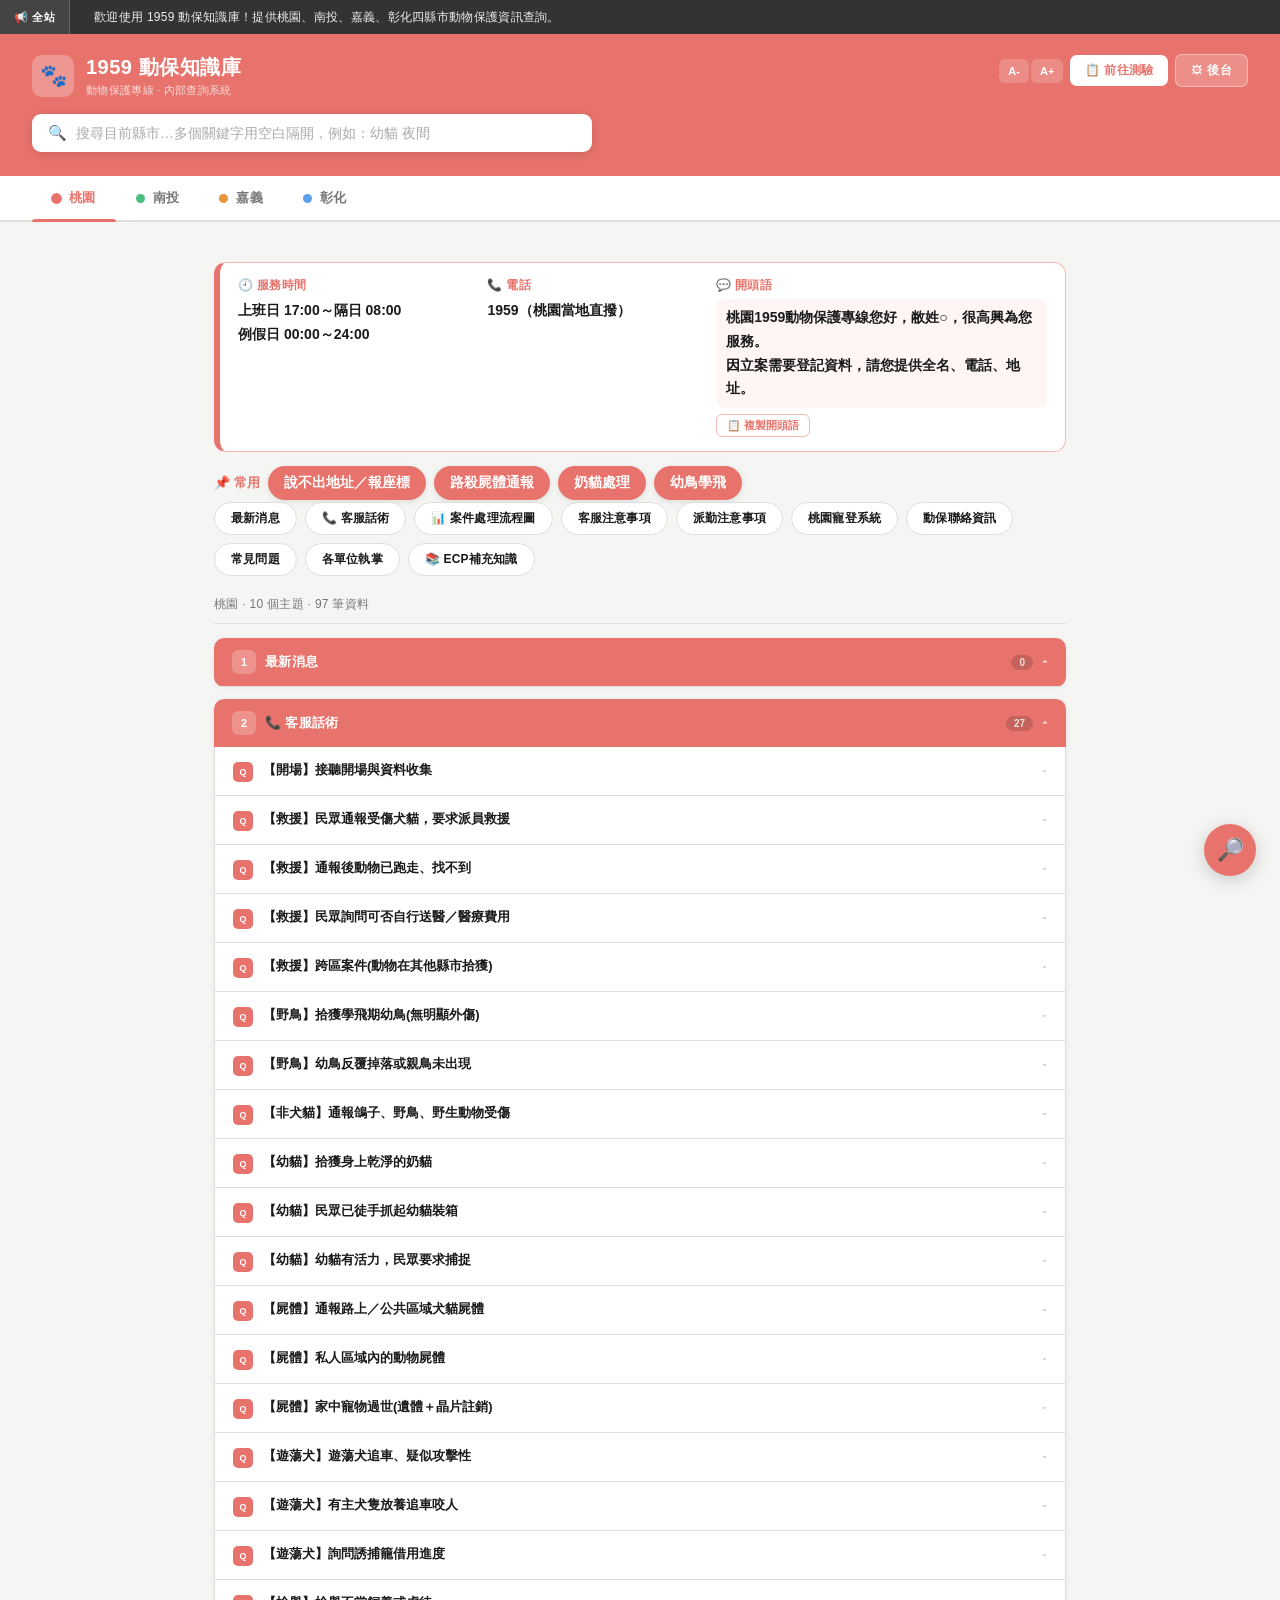
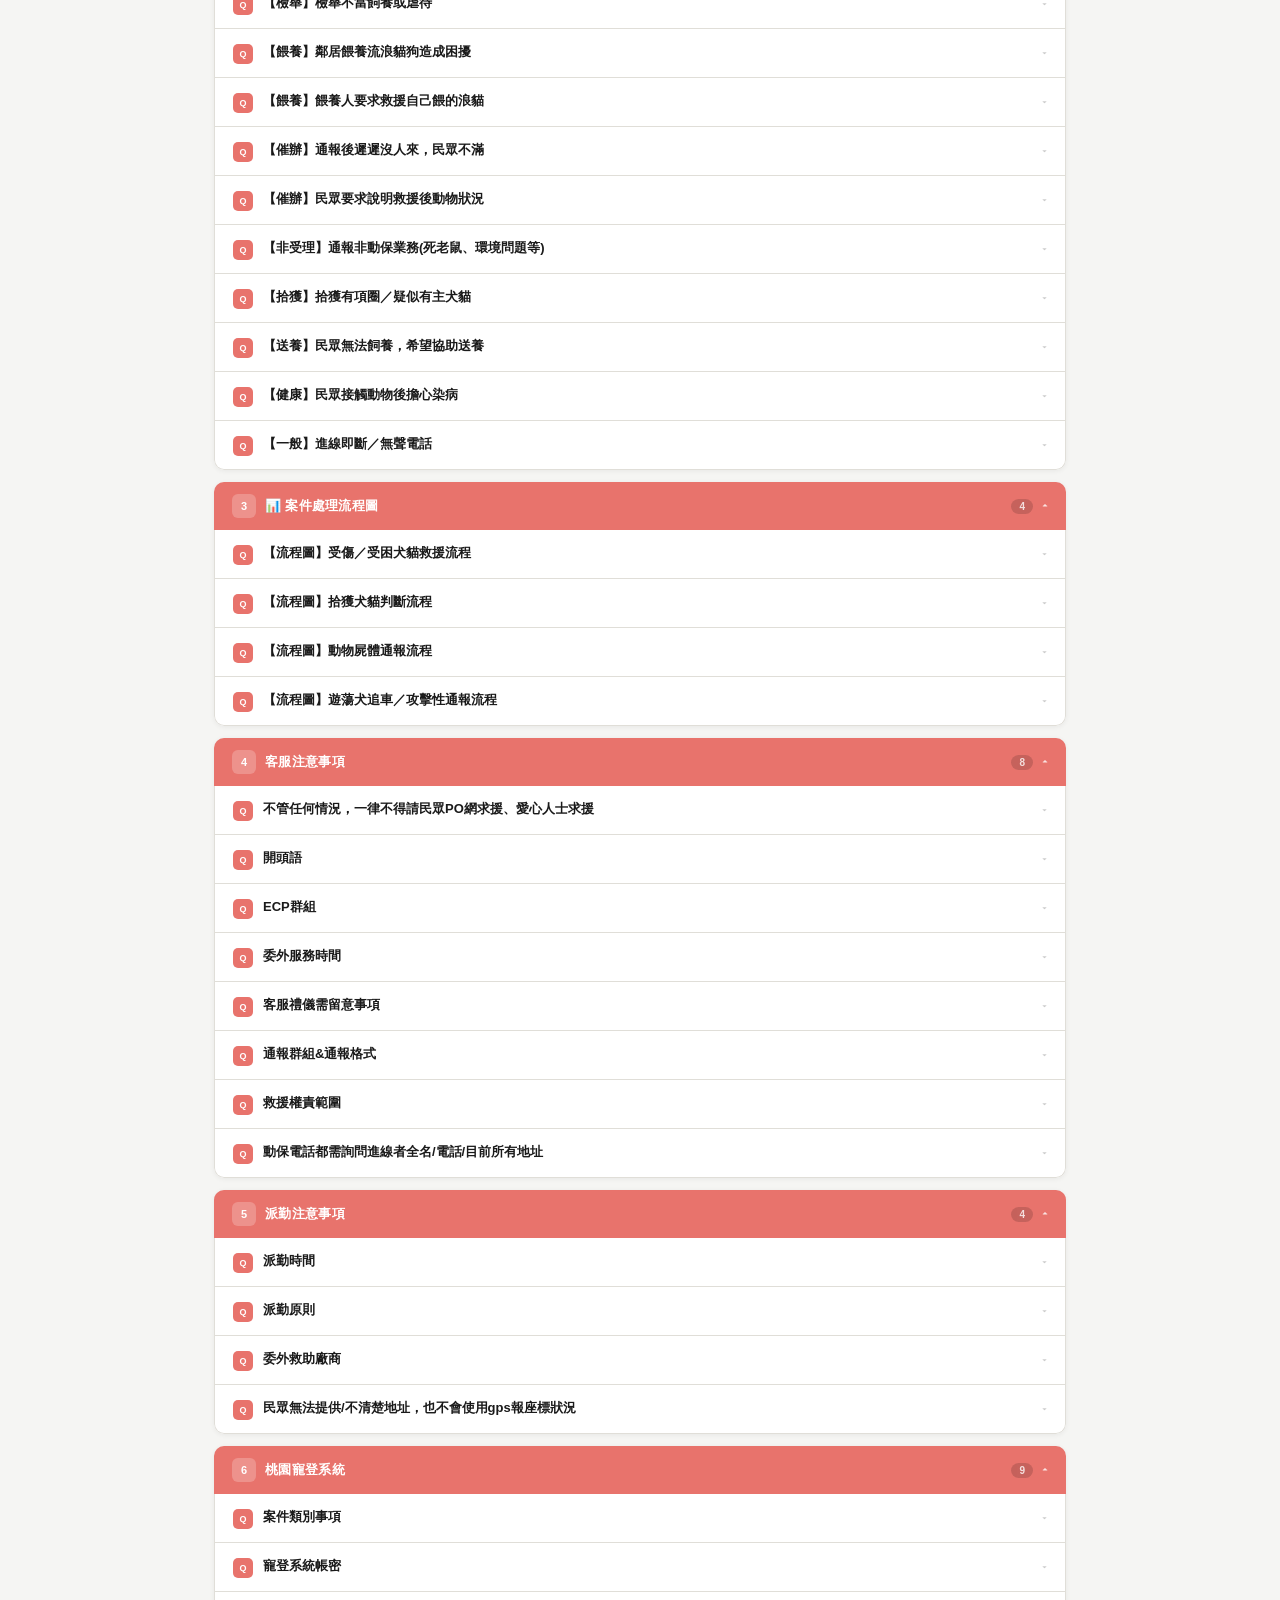
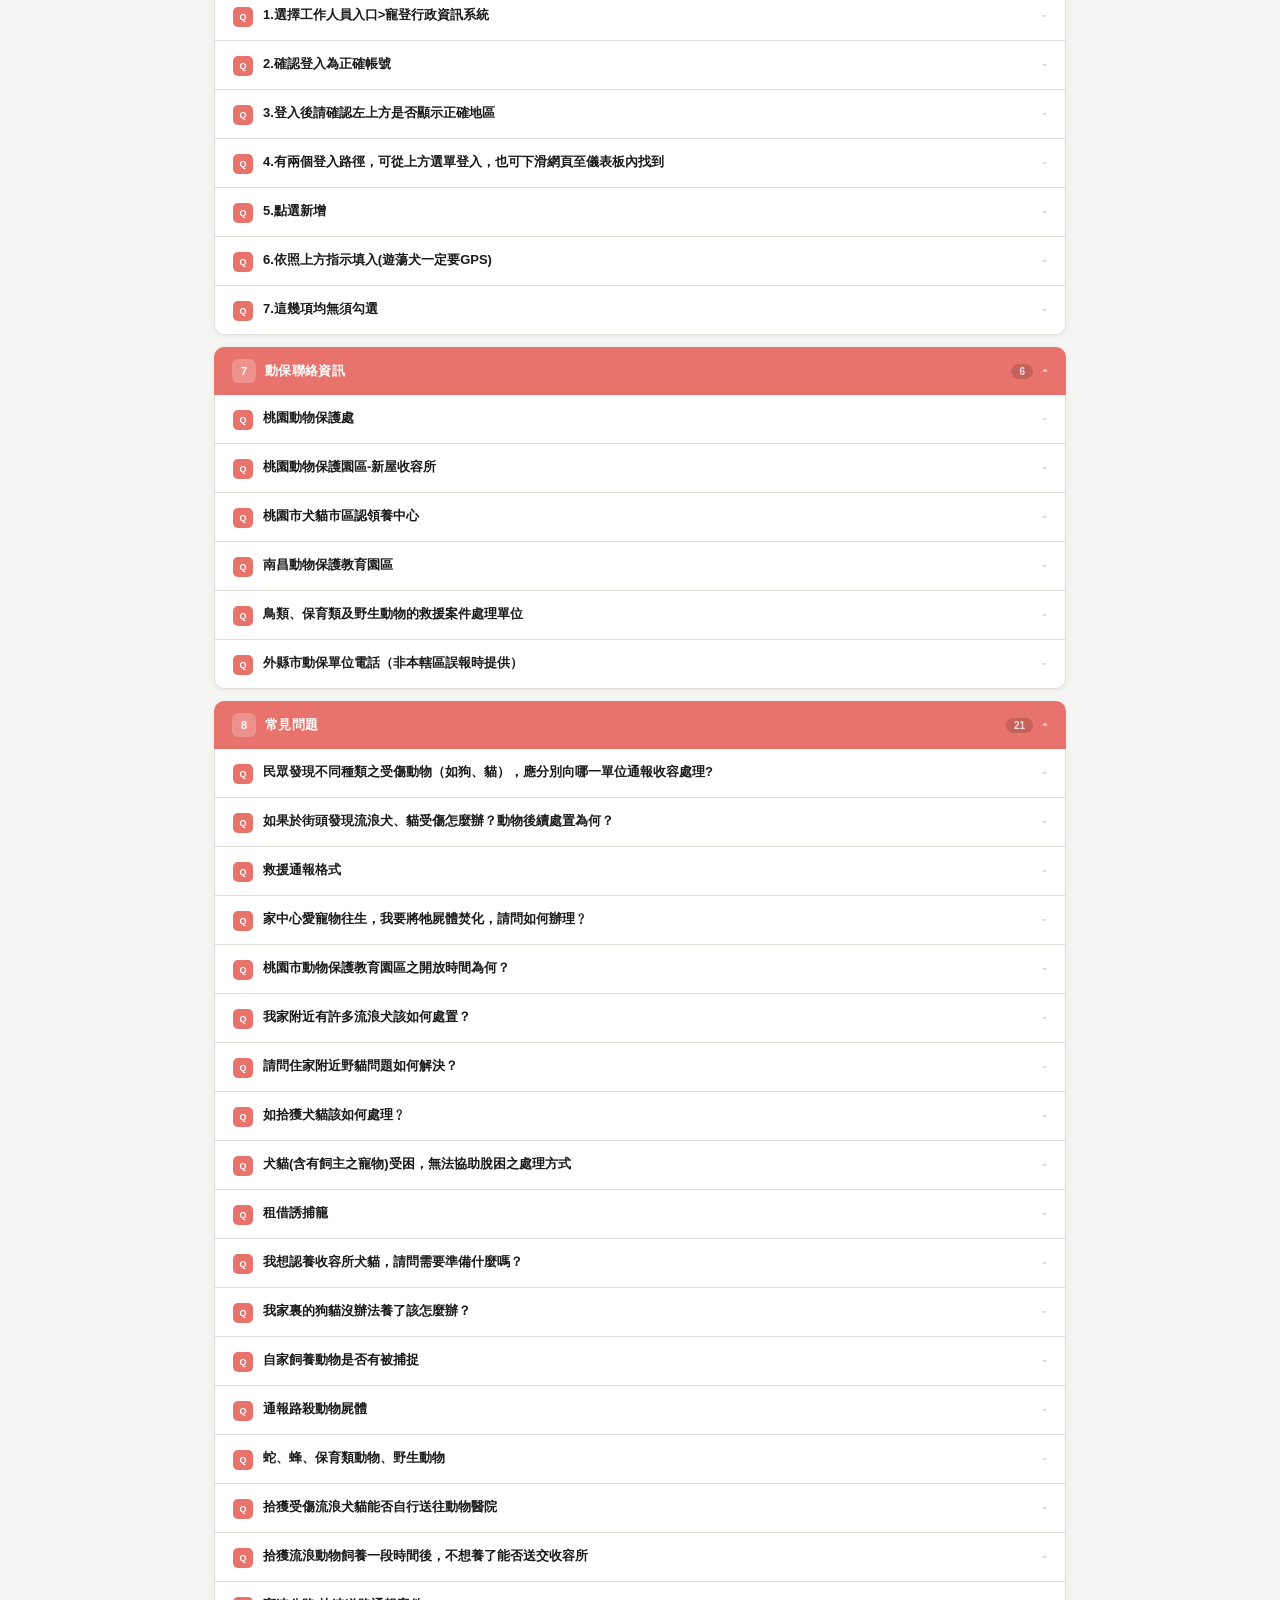
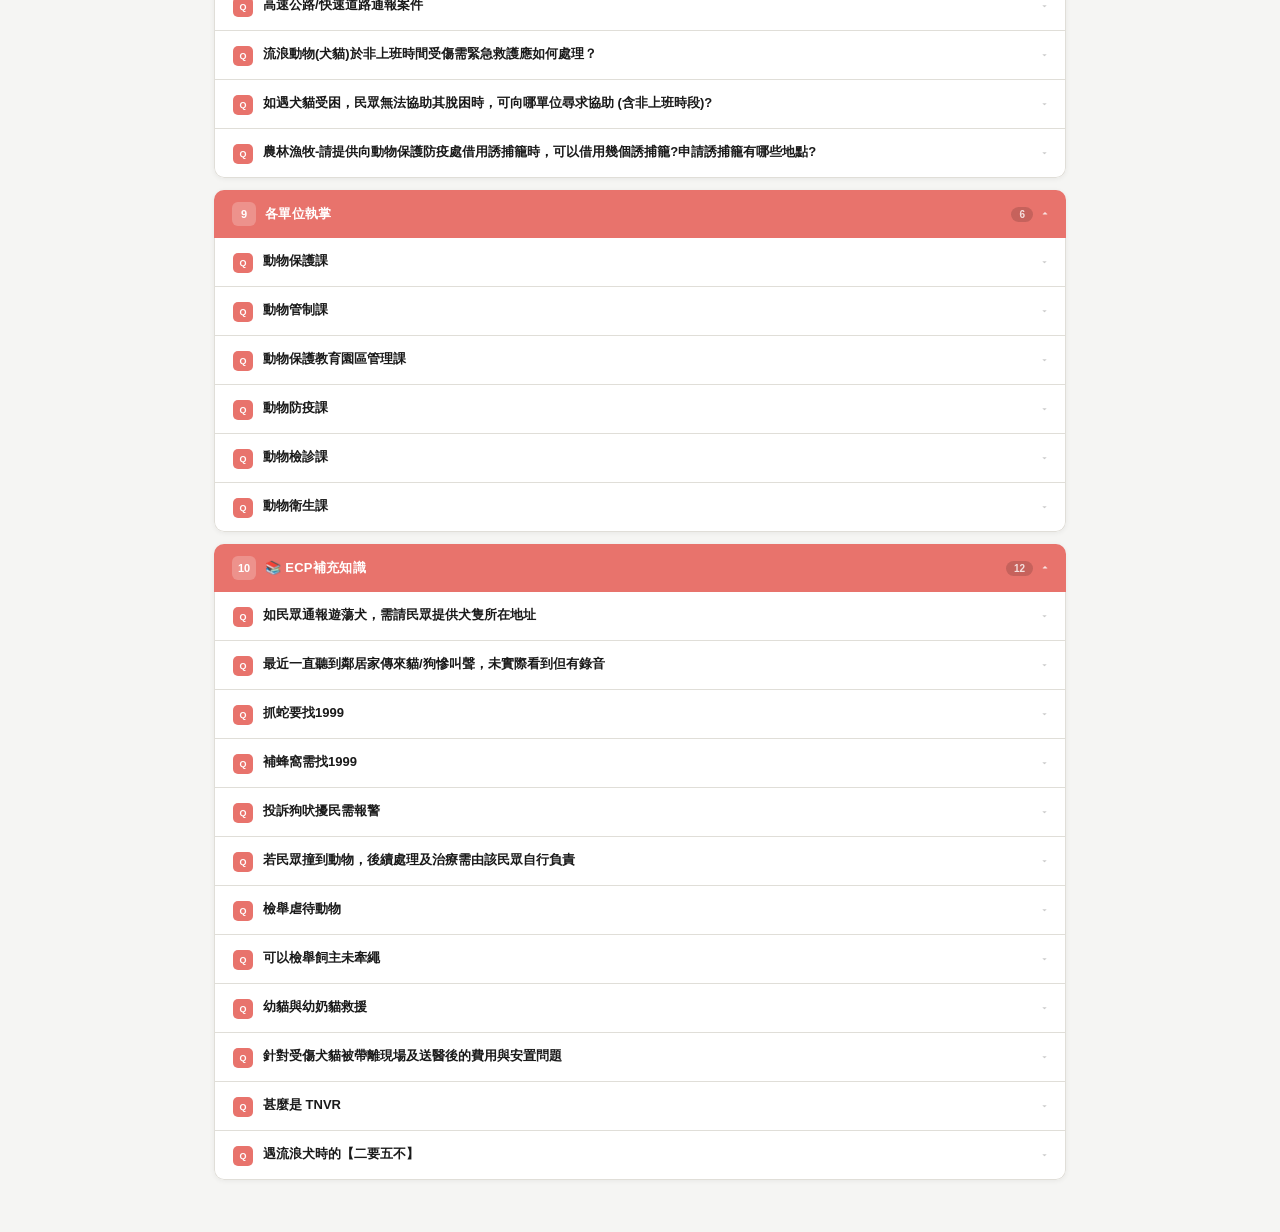
==== index.html @ bca1c257 "Add files via upload" ====
<!DOCTYPE html>
<html lang="zh-TW">
<head>
<meta charset="UTF-8">
<meta name="viewport" content="width=device-width, initial-scale=1.0">
<title>1959 動保知識庫</title>
<style>
:root{
  --bg:#F5F5F3;
  --text:#1A1A1A;
  --muted:#777;
  --border:#E0DED8;
  --card:#fff;
  --radius:10px;

  --taoyuan:#E8736C;   --taoyuan-light:#FFF5F5; --taoyuan-mid:#F5B8B5;
  --nantou:#4DBF82;    --nantou-light:#F0FBF5;  --nantou-mid:#99DFB8;
  --chiayi:#E8953A;    --chiayi-light:#FFF8F0;  --chiayi-mid:#F5CEAA;
  --changhua:#5B9FE8;  --changhua-light:#F0F6FF;--changhua-mid:#A8CCEF;

  --cc:#4DBF82;
  --cl:#F0FBF5;
  --cm:#99DFB8;
}
*{box-sizing:border-box;margin:0;padding:0}
body{font-family:"Noto Sans TC","Microsoft JhengHei",sans-serif;background:var(--bg);color:var(--text);min-height:100vh;font-size:14px}

/* ══ 跑馬燈 ══ */
#mqSec{overflow:hidden}
.mq-row{display:flex;align-items:center;height:34px;border-bottom:1px solid rgba(255,255,255,.15)}
.mq-row:last-child{border-bottom:none}
.mq-lbl{flex-shrink:0;padding:0 14px;font-size:11px;font-weight:700;height:100%;display:flex;align-items:center;border-right:1px solid rgba(255,255,255,.2);white-space:nowrap;color:#fff;letter-spacing:.5px}
.mq-track{overflow:hidden;flex:1;height:100%;display:flex;align-items:center}
.mq-txt{white-space:nowrap;display:inline-block;animation:mqs 35s linear infinite;font-size:12px;padding-left:24px;color:rgba(255,255,255,.92);letter-spacing:.3px}
.mq-row:hover .mq-txt{animation-play-state:paused}
@keyframes mqs{from{transform:translateX(100%)}to{transform:translateX(-100%)}}

/* ══ Banner（縣市色） ══ */
#topStick{position:sticky;top:0;z-index:200}
#banner{
  background:var(--cc);
  padding:20px 32px 24px;
  transition:background .3s;
}
.banner-top{display:flex;align-items:flex-start;justify-content:space-between;gap:16px;margin-bottom:16px}
.brand{display:flex;align-items:center;gap:12px}
.brand-icon{width:42px;height:42px;background:rgba(255,255,255,.25);border-radius:10px;display:flex;align-items:center;justify-content:center;font-size:22px;flex-shrink:0}
.brand-text h1{font-size:20px;font-weight:900;color:#fff;letter-spacing:.5px}
.brand-text p{font-size:11px;color:rgba(255,255,255,.75);margin-top:2px;letter-spacing:.3px}
.banner-btns{display:flex;gap:7px;align-items:center;flex-shrink:0}
.wbtn{padding:7px 15px;border-radius:7px;border:none;cursor:pointer;font-size:12px;font-weight:700;font-family:inherit;display:inline-flex;align-items:center;gap:5px;white-space:nowrap;transition:all .18s;letter-spacing:.3px}
.wbtn-solid{background:#fff;color:var(--cc);transition:background .3s,color .3s}
.wbtn-solid:hover{background:rgba(255,255,255,.85)}
.wbtn-ghost{background:rgba(255,255,255,.2);color:#fff;border:1.5px solid rgba(255,255,255,.4)}
.wbtn-ghost:hover{background:rgba(255,255,255,.32)}
.wbtn-ghost.on{background:rgba(255,255,255,.35);border-color:#fff}
.sz-btns{display:flex;gap:2px}
.sz-btn{background:rgba(255,255,255,.18);border:none;padding:6px 9px;border-radius:6px;cursor:pointer;font-size:11px;font-weight:700;font-family:inherit;color:#fff;transition:background .18s}
.sz-btn:hover{background:rgba(255,255,255,.32)}

/* 搜尋框 */
.srch-row{display:flex;align-items:center;gap:10px}
.srch{
  flex:1;max-width:560px;
  display:flex;align-items:center;gap:9px;
  background:#fff;border-radius:9px;
  padding:10px 16px;
  box-shadow:0 2px 12px rgba(0,0,0,.12);
}
.srch input{border:none;outline:none;font-size:14px;width:100%;color:var(--text);font-family:inherit}
.srch input::placeholder{color:#aaa}
.srch-icon{color:#bbb;font-size:15px;flex-shrink:0}

/* ══ 縣市 Tab 列 ══ */
#cityNav{
  background:#fff;
  border-bottom:2px solid var(--border);
  padding:0 32px;
  display:flex;gap:0;
  transition:border-color .3s;
}
.c-tab{
  padding:13px 20px;border:none;background:none;
  cursor:pointer;font-size:13px;font-weight:700;
  color:var(--muted);font-family:inherit;
  position:relative;transition:color .18s;
  display:flex;align-items:center;gap:8px;
  letter-spacing:.3px;white-space:nowrap;
}
.c-tab::after{content:'';position:absolute;bottom:-2px;left:0;right:0;height:3px;background:transparent;border-radius:3px 3px 0 0;transition:background .18s}
.c-tab:hover{color:var(--text)}
.c-tab.active{color:var(--cc)}
.c-tab.active::after{background:var(--cc)}
.c-dot{width:9px;height:9px;border-radius:50%;flex-shrink:0;transition:transform .18s}
.c-tab.active .c-dot{transform:scale(1.2)}

/* ══ 主內容（無側欄，全寬） ══ */
#mainArea{max-width:900px;margin:0 auto;padding:24px 24px 40px}

/* 主題分類 Chip（比照 MUJI 的分類按鈕列） */
#chipBar{display:flex;flex-wrap:wrap;gap:8px;margin-bottom:20px}
.chip{
  padding:7px 16px;border-radius:999px;
  border:1.5px solid var(--border);
  background:#fff;color:var(--text);
  font-size:12px;font-weight:700;cursor:pointer;
  font-family:inherit;transition:all .18s;
  white-space:nowrap;letter-spacing:.2px;
}
.chip:hover{border-color:var(--cc);color:var(--cc)}
.chip.active{background:var(--cc);border-color:var(--cc);color:#fff}

/* 結果小標 */
.res-meta{font-size:12px;color:var(--muted);margin-bottom:14px;letter-spacing:.3px;border-bottom:1px solid var(--border);padding-bottom:10px}

/* 主題區塊 */
.topic{margin-bottom:12px;border-radius:var(--radius);overflow:hidden;box-shadow:0 1px 5px rgba(0,0,0,.06)}
.t-hdr{
  display:flex;align-items:center;gap:9px;
  padding:12px 18px;cursor:pointer;user-select:none;
  transition:opacity .18s;background:var(--cc);
}
.t-hdr:hover{opacity:.92}
.t-num{width:24px;height:24px;border-radius:6px;background:rgba(255,255,255,.22);color:#fff;display:flex;align-items:center;justify-content:center;font-size:11px;font-weight:900;flex-shrink:0}
.t-ttl{color:#fff;font-size:13px;font-weight:800;flex:1;letter-spacing:.3px}
.t-tools{align-items:center;gap:4px;flex-shrink:0;display:none}
.t-btn{background:rgba(255,255,255,.22);border:none;color:#fff;padding:3px 9px;border-radius:5px;font-size:11px;font-weight:700;cursor:pointer;font-family:inherit}
.t-btn:hover{background:rgba(255,255,255,.4)}
.t-cnt{font-size:10px;font-weight:700;color:rgba(255,255,255,.8);background:rgba(0,0,0,.15);padding:2px 8px;border-radius:999px;flex-shrink:0}
.t-chev{color:rgba(255,255,255,.8);font-size:12px;transition:transform .2s;flex-shrink:0}
.t-chev.open{transform:rotate(180deg)}
.t-body{display:none;background:#fff;border:1px solid var(--border);border-top:none;border-radius:0 0 var(--radius) var(--radius);overflow:hidden}
.t-body.open{display:block}

/* QA 卡片 */
.qa-card{border-top:1px solid var(--border)}
.qa-card:first-child{border-top:none}
.qa-q{display:flex;align-items:flex-start;gap:10px;padding:13px 18px;cursor:pointer;transition:background .13s;user-select:none}
.qa-q:hover{background:var(--cl)}
.q-badge{width:20px;height:20px;border-radius:5px;background:var(--cc);color:#fff;display:flex;align-items:center;justify-content:center;font-size:9px;font-weight:900;flex-shrink:0;margin-top:2px;transition:background .3s}
.q-txt{font-size:13px;font-weight:700;flex:1;line-height:1.6;word-break:break-word}
.qa-acts{display:none;gap:3px;flex-shrink:0;align-items:center}
.mv-btn{background:rgba(0,0,0,.06);color:var(--muted);border:none;cursor:pointer;padding:2px 5px;border-radius:3px;font-size:10px;font-weight:700;line-height:1}
.mv-btn:hover:not([disabled]){background:rgba(0,0,0,.13)}
.mv-btn[disabled]{opacity:.25;cursor:default}
.q-chev{color:#ccc;font-size:10px;flex-shrink:0;margin-top:5px;transition:transform .2s}
.q-chev.open{transform:rotate(180deg)}
.qa-a{display:none;padding:0 18px 16px 48px;background:var(--cl);border-top:1px solid var(--border)}
.qa-a.open{display:block}
.a-txt{font-size:13px;line-height:1.9;white-space:pre-wrap;padding-top:13px;word-break:break-word}
.qa-edit-btns{display:none;gap:3px;flex-shrink:0;align-items:center}
.eb2,.db2,.qa-pb2{border:none;cursor:pointer;padding:2px 7px;border-radius:4px;font-size:10px;font-weight:700;font-family:inherit}
.eb2{background:#E3F2FD;color:#1565C0}.eb2:hover{background:#BBDEFB}
.db2{background:#FFEBEE;color:#C62828}.db2:hover{background:#FFCDD2}
.qa-pb2{background:#FFF8E1;color:#795548}.qa-pb2:hover{background:#FFE082}

.hl-red{color:#D32F2F;font-weight:700}
.hl-orange{color:#E64A19;font-weight:700}
.hl-blue{color:#1565C0;font-weight:700}
.hl-green{color:#2E7D32;font-weight:700}
.hl-purple{color:#4527A0;font-weight:700}
.a-link{color:var(--cc);text-decoration:underline;word-break:break-all}
.a-link:hover{opacity:.75}
.url-chip{display:inline-flex;align-items:center;gap:5px;background:#fff;border:1.5px solid var(--border);border-radius:7px;padding:5px 12px;margin:8px 0 3px;font-size:12px;font-weight:600;text-decoration:none;color:var(--cc);transition:border-color .18s;word-break:break-all}
.url-chip:hover{border-color:var(--cc)}
.copy-btn{background:#fff;color:var(--cc);border:1.5px solid var(--cm);cursor:pointer;padding:4px 11px;border-radius:6px;font-size:11px;font-weight:700;margin-top:9px;font-family:inherit;transition:all .18s}
.copy-btn:hover{background:var(--cl)}
.img-wrap{display:flex;flex-wrap:wrap;gap:8px;margin-top:10px}
.img-wrap img{max-width:180px;border-radius:8px;cursor:pointer;border:2px solid var(--border)}
.img-wrap img:hover{border-color:var(--cc)}
.info-card{padding:12px 18px;font-size:13px;line-height:1.8;border-top:1px solid var(--border);background:#fff;white-space:pre-wrap;word-break:break-word}
.info-card:first-child{border-top:none}

/* 搜尋結果 */
#srchPanel{max-width:900px;margin:0 auto;padding:24px}
.srch-hdr{font-size:12px;color:var(--muted);border-bottom:1px solid var(--border);padding-bottom:10px;margin-bottom:14px;letter-spacing:.3px}
.hit{background:#fff;border:1.5px solid var(--border);border-radius:10px;padding:14px 18px;margin-bottom:8px;cursor:pointer;transition:all .18s}
.hit:hover{border-color:var(--cc);box-shadow:0 2px 12px rgba(0,0,0,.08)}
.hit-meta{display:flex;align-items:center;gap:7px;margin-bottom:5px;font-size:11px;color:var(--muted)}
.hit-city{color:#fff;padding:2px 9px;border-radius:999px;font-size:10px;font-weight:700}
.hit-q{font-size:13px;font-weight:700;line-height:1.5}
.hit-a{font-size:12px;color:var(--muted);margin-top:3px;max-height:44px;overflow:hidden;white-space:pre-wrap}
mark{background:#FFF9C4;border-radius:2px;padding:0 2px}
.no-res{text-align:center;color:var(--muted);padding:48px 20px;font-size:13px}
.srch-tip{font-size:11.5px;color:var(--muted);background:var(--cl);border:1px solid var(--cm);border-radius:8px;padding:7px 12px;margin-bottom:12px;line-height:1.6}
.srch-tok{margin-top:10px;font-size:12.5px;color:var(--text);font-weight:700}
.hit{padding:0;overflow:hidden}
.hit-head{padding:14px 18px;cursor:pointer}
.hit-chev{margin-left:auto;font-size:12px;transition:transform .2s}
.hit.open{border-color:var(--cc)}
.hit.open .hit-chev{transform:rotate(180deg)}
.hit.open .hit-a{display:none}
.hit-body{display:none;padding:0 18px 14px;background:var(--bg);border-top:1px solid var(--border);cursor:default}
.hit.open .hit-body{display:block}
.hit-btns{display:flex;gap:8px;flex-wrap:wrap}

/* AI 浮動 */
#aiBox{position:fixed;bottom:24px;right:24px;z-index:500;display:flex;flex-direction:column;align-items:flex-end;gap:10px}
#aiToggle{width:52px;height:52px;border-radius:50%;background:var(--cc);border:none;cursor:pointer;font-size:22px;box-shadow:0 4px 18px rgba(0,0,0,.18);transition:all .3s;display:flex;align-items:center;justify-content:center;color:#fff}
#aiToggle:hover{transform:scale(1.1)}
#aiPanel{width:340px;background:#fff;border-radius:14px;box-shadow:0 8px 40px rgba(0,0,0,.14);display:none;flex-direction:column;overflow:hidden;max-height:520px}
#aiPanel.open{display:flex}
#aiPHdr{background:var(--cc);color:#fff;padding:12px 16px;display:flex;align-items:center;justify-content:space-between;flex-shrink:0;transition:background .3s}
#aiPHdr span{font-size:13px;font-weight:800;letter-spacing:.3px}
#aiPHdr button{background:none;border:none;color:rgba(255,255,255,.7);cursor:pointer;font-size:18px;line-height:1;padding:0}
#hlSearch{padding:12px;border-bottom:1px solid var(--border);flex-shrink:0}
#hlInput{width:100%;padding:9px 13px;border:1.5px solid var(--border);border-radius:9px;font-size:13px;font-family:inherit;outline:none;transition:border-color .2s}
#hlInput:focus{border-color:var(--cc)}
#hlQuick{padding:8px 12px;border-bottom:1px solid var(--border);display:flex;flex-wrap:wrap;gap:6px;align-items:center;flex-shrink:0}
.hlq-lbl{font-size:11px;font-weight:800;color:var(--muted)}
.hlq-btn{background:var(--cl);border:1px solid var(--cm);color:var(--cc);border-radius:999px;padding:5px 12px;font-size:12px;font-weight:800;cursor:pointer;font-family:inherit;transition:filter .15s}
.hlq-btn:hover{filter:brightness(.97)}
.hl-imgs{display:flex;flex-wrap:wrap;gap:6px;margin-top:7px}
.hl-imgs img{max-width:100%;border-radius:6px;cursor:pointer;border:1px solid var(--border)}
/* 縣市資訊卡 */
#cityCard{background:#fff;border:1.5px solid var(--cm);border-left:6px solid var(--cc);border-radius:12px;padding:14px 18px;margin-top:16px;display:grid;grid-template-columns:1.1fr 1fr 1.6fr;gap:14px 22px;position:relative}
#cityCard:empty{display:none}
.cc-item{min-width:0}
.cc-lbl{font-size:12px;font-weight:800;color:var(--cc);margin-bottom:5px;letter-spacing:.3px}
.cc-val{font-size:14px;line-height:1.7;white-space:pre-wrap;word-break:break-word;color:var(--text);font-weight:600}
.cc-greet{background:var(--cl);border-radius:8px;padding:7px 10px}
.cc-cp{margin-top:6px;background:#fff;color:var(--cc);border:1.5px solid var(--cm);border-radius:6px;padding:3px 10px;font-size:11px;font-weight:700;cursor:pointer;font-family:inherit}
.cc-cp:hover{background:var(--cl)}
.cc-edit{position:absolute;top:8px;right:10px;background:#E3F2FD;color:#1565C0;border:none;border-radius:5px;padding:3px 9px;font-size:11px;font-weight:700;cursor:pointer;font-family:inherit}
@media(max-width:680px){#cityCard{grid-template-columns:1fr}}
#quickBar{display:flex;flex-wrap:wrap;gap:8px;align-items:center;padding:14px 0 2px}
.qbar-lbl{font-size:13px;font-weight:900;color:var(--cc)}
.qbar-btn{background:var(--cc);color:#fff;border:none;border-radius:999px;padding:8px 16px;font-size:14px;font-weight:800;cursor:pointer;transition:filter .15s;box-shadow:0 2px 6px rgba(0,0,0,.10)}
.qbar-btn:hover{filter:brightness(.93)}
#hlNote{padding:6px 14px;font-size:11px;color:var(--muted);background:var(--cl);border-bottom:1px solid var(--border);flex-shrink:0}
#hlNote b{color:var(--cc)}
#hlResults{flex:1;overflow-y:auto;padding:10px;display:flex;flex-direction:column;gap:9px;min-height:180px}
.hl-empty{color:var(--muted);font-size:12.5px;text-align:center;padding:32px 12px;line-height:1.8}
.hl-hit{border:1px solid var(--border);border-left:4px solid var(--cc);border-radius:9px;padding:9px 11px;background:#fff}
.hl-hit-top{display:flex;align-items:center;gap:6px;margin-bottom:4px}
.hl-rank{width:18px;height:18px;border-radius:50%;background:var(--cc);color:#fff;font-size:10px;font-weight:900;display:flex;align-items:center;justify-content:center;flex-shrink:0}
.hl-crumb{font-size:10.5px;color:var(--muted);font-weight:700}
.hl-rel{margin-left:auto;font-size:9.5px;font-weight:800;color:var(--cc);background:var(--cl);border-radius:999px;padding:1px 7px}
.hl-q{font-size:13px;font-weight:800;line-height:1.5;margin-bottom:3px}
.hl-a{font-size:12.5px;line-height:1.75;white-space:pre-wrap;word-break:break-word;color:var(--text)}
.hl-cp{margin-top:7px;background:var(--cl);color:var(--cc);border:none;border-radius:6px;padding:5px 11px;font-size:11.5px;font-weight:800;cursor:pointer;font-family:inherit}
.hl-cp:hover{filter:brightness(.96)}

/* Modal */
.overlay{display:none;position:fixed;inset:0;background:rgba(0,0,0,.42);z-index:1000;align-items:center;justify-content:center;padding:14px}
.overlay.open{display:flex}
.modal{background:#fff;border-radius:14px;padding:24px;width:100%;max-width:500px;max-height:92vh;overflow-y:auto;box-shadow:0 20px 60px rgba(0,0,0,.2)}
.modal h3{font-size:15px;font-weight:800;margin-bottom:16px;letter-spacing:.3px}
.modal-btns{display:flex;gap:7px;justify-content:flex-end;margin-top:14px}
.fg{margin-bottom:12px}
.fg label{display:block;font-size:10px;font-weight:700;color:var(--muted);margin-bottom:3px;text-transform:uppercase;letter-spacing:.5px}
.fg input,.fg textarea,.fg select{width:100%;padding:8px 11px;border:1.5px solid var(--border);border-radius:8px;font-size:13px;font-family:inherit;color:var(--text);outline:none;transition:border-color .18s;resize:vertical}
.fg input:focus,.fg textarea:focus,.fg select:focus{border-color:var(--cc)}
.fg textarea{min-height:90px}
.upload-zone{border:2px dashed var(--border);border-radius:9px;padding:14px;text-align:center;cursor:pointer;color:var(--muted);font-size:13px;transition:border-color .18s}
.upload-zone:hover{border-color:var(--cc)}
.img-prev{display:flex;gap:6px;flex-wrap:wrap;margin-top:7px}
.img-prev img{width:64px;height:48px;object-fit:cover;border-radius:5px;border:2px solid var(--border)}
.color-bar{display:flex;align-items:center;gap:6px;margin-bottom:7px;flex-wrap:wrap;padding:8px 10px;background:var(--bg);border-radius:8px;border:1px solid var(--border)}
.color-bar span{font-size:11px;font-weight:700;color:var(--muted);white-space:nowrap}
.clr-btn{width:22px;height:22px;border-radius:50%;border:2px solid rgba(255,255,255,.6);cursor:pointer;transition:transform .15s;flex-shrink:0;box-shadow:0 1px 3px rgba(0,0,0,.2)}
.clr-btn:hover{transform:scale(1.3)}
.clr-clear{background:#fff;border:1px solid var(--border);border-radius:5px;padding:2px 8px;font-size:11px;cursor:pointer;font-family:inherit;color:var(--muted)}
.clr-clear:hover{border-color:var(--cc);color:var(--cc)}
.a-prev{margin-top:8px;padding:10px;background:#fff;border-radius:8px;font-size:13px;line-height:1.8;white-space:pre-wrap;border:1px solid var(--border);display:none}
.a-prev-lbl{font-size:10px;font-weight:700;color:var(--muted);margin-bottom:4px;display:block;text-transform:uppercase}
.mmbtn{padding:6px 13px;border-radius:7px;border:none;cursor:pointer;font-size:12px;font-weight:700;font-family:inherit;transition:all .18s;display:inline-flex;align-items:center;gap:5px}
.mm-solid{background:var(--cc);color:#fff;transition:background .3s}
.mm-solid:hover{opacity:.88}
.mm-ghost{background:transparent;color:var(--text);border:1.5px solid var(--border)}
.mm-ghost:hover{border-color:var(--cc);color:var(--cc)}
.mm-danger{background:#FFEBEE;color:#C62828;border:none}
.mm-danger:hover{background:#FFCDD2}
.admin-sec{margin-bottom:18px}
.admin-sec h4{font-size:10px;font-weight:700;color:var(--muted);margin-bottom:7px;text-transform:uppercase;letter-spacing:.5px}
.mq-row2{display:flex;gap:6px;margin-bottom:6px;align-items:center}
.mq-row2 select{width:85px;flex-shrink:0;padding:7px 8px;border:1.5px solid var(--border);border-radius:7px;font-size:12px;font-family:inherit;outline:none}
.mq-row2 input{flex:1;padding:7px 10px;border:1.5px solid var(--border);border-radius:7px;font-size:12px;font-family:inherit;outline:none}
.mq-del{background:#FFEBEE;color:#C62828;border:none;cursor:pointer;padding:7px 10px;border-radius:7px;font-weight:700;font-size:12px}
.exp-btns{display:flex;gap:7px;flex-wrap:wrap}
.info-box{background:var(--cl);border:1px solid var(--cm);border-radius:9px;padding:11px 13px;margin-bottom:10px;font-size:12px;line-height:1.7}
.login-box{background:#fff;border-radius:14px;padding:28px;width:280px;text-align:center;box-shadow:0 20px 60px rgba(0,0,0,.2)}
.login-box h3{font-size:15px;font-weight:800;margin-bottom:4px}
.login-box p{font-size:12px;color:var(--muted);margin-bottom:14px}
.login-box input{width:100%;padding:10px;border:1.5px solid var(--border);border-radius:9px;font-size:18px;text-align:center;letter-spacing:5px;outline:none;margin-bottom:7px;font-family:inherit}
.login-box input:focus{border-color:var(--cc)}
.l-err{color:#C62828;font-size:12px;margin-bottom:6px;display:none}
.l-btns{display:flex;gap:6px}
.lb{display:none;position:fixed;inset:0;background:rgba(0,0,0,.88);z-index:2000;align-items:center;justify-content:center}
.lb.open{display:flex}
.lb img{max-width:90vw;max-height:90vh;border-radius:8px}
.lb-x{position:fixed;top:16px;right:20px;color:#fff;font-size:30px;cursor:pointer;line-height:1;font-weight:300;opacity:.8}
.toast{position:fixed;bottom:20px;right:20px;background:#1A1A1A;color:#fff;padding:10px 16px;border-radius:9px;font-size:12px;font-weight:600;z-index:3000;transform:translateY(80px);opacity:0;transition:all .28s;pointer-events:none}
.toast.show{transform:translateY(0);opacity:1}
@media(max-width:680px){
  #banner{padding:14px 16px 18px}
  .brand-text h1{font-size:16px}
  .srch{max-width:100%}
  #cityNav{padding:0 12px;overflow-x:auto}
  .c-tab{padding:11px 12px;font-size:12px}
  #mainArea{padding:14px 12px 32px}
  #aiPanel{width:calc(100vw - 28px)}
  .banner-btns .sz-btns{display:none}
}
</style>
</head>
<body>

<!-- 跑馬燈 -->
<div id="mqSec"></div>

<!-- 固定區：橫幅＋搜尋＋縣市分頁 -->
<div id="topStick">
<div id="banner">
  <div class="banner-top">
    <div class="brand">
      <div class="brand-icon">🐾</div>
      <div class="brand-text">
        <h1>1959 動保知識庫</h1>
        <p id="bannerSub">動物保護專線 · 內部查詢系統</p>
      </div>
    </div>
    <div class="banner-btns">
      <div class="sz-btns">
        <button class="sz-btn" onclick="chgSz(-1)">A-</button>
        <button class="sz-btn" onclick="chgSz(1)">A+</button>
      </div>
      <button class="wbtn wbtn-solid" id="quizBtn" onclick="goQuiz()">📋 前往測驗</button>
      <button class="wbtn wbtn-ghost" id="adminBtn" onclick="clickAdmin()">⚙ 後台</button>
    </div>
  </div>
  <div class="srch-row">
    <div class="srch">
      <span class="srch-icon">🔍</span>
      <input id="srchInput" type="text" placeholder="搜尋目前縣市…多個關鍵字用空白隔開，例如：幼貓 夜間" oninput="doSearch(this.value)" onkeydown="srchKey(event)" autocomplete="off">
    </div>
  </div>
</div>

<nav id="cityNav"></nav>
</div>
<!-- 固定區結束 -->

<!-- 主內容 -->
<div id="mainArea" style="display:block">
  <div id="cityCard"></div>
  <div id="quickBar"><span class="qbar-lbl">📌 常用</span><button class="qbar-btn" onclick="mainFixed('addr')">說不出地址／報座標</button><button class="qbar-btn" onclick="mainFixed('body')">路殺屍體通報</button><button class="qbar-btn" onclick="mainFixed('kitten')">奶貓處理</button><button class="qbar-btn" onclick="mainFixed('bird')">幼鳥學飛</button></div>
  <!-- Chip 分類列 -->
  <div id="chipBar"></div>
  <div class="res-meta" id="resMeta"></div>
  <div id="content"></div>
</div>

<!-- 搜尋結果 -->
<div id="srchPanel" style="display:none"></div>

<!-- 話術快找 -->
<div id="aiBox">
  <div id="aiPanel">
    <div id="aiPHdr">
      <span>🔎 話術快找</span>
      <button onclick="toggleAI()">✕</button>
    </div>
    <div id="hlSearch">
      <input id="hlInput" type="text" placeholder="輸入民眾的問題（白話就好）…" oninput="runHL()" autocomplete="off">
    </div>
    <div id="hlQuick"><span class="hlq-lbl">📌 常用</span><button class="hlq-btn" onclick="hlFixed('addr')">說不出地址／報座標</button><button class="hlq-btn" onclick="hlFixed('body')">路殺屍體通報</button><button class="hlq-btn" onclick="hlFixed('kitten')">奶貓處理</button><button class="hlq-btn" onclick="hlFixed('bird')">幼鳥學飛</button></div>
    <div id="hlNote">只找目前縣市：<b id="hlCity">桃園</b> 的話術（切換上方縣市即可更換）</div>
    <div id="hlResults"><div class="hl-empty">輸入民眾的問題，<br>自動幫你找出對應的話術與流程 🐾</div></div>
  </div>
  <button id="aiToggle" onclick="toggleAI()" title="話術快找">🔎</button>
</div>

<!-- 登入 -->
<div class="overlay" id="loginOv">
  <div class="login-box">
    <h3>🔐 後台登入</h3>
    <p>請輸入管理密碼</p>
    <input type="password" id="loginPw" placeholder="••••" maxlength="10" onkeydown="if(event.key==='Enter')doLogin()">
    <div class="l-err" id="loginErr">密碼錯誤，請再試一次</div>
    <div class="l-btns">
      <button class="mmbtn mm-ghost" style="flex:1" onclick="closeLogin()">取消</button>
      <button class="mmbtn mm-solid" style="flex:1" onclick="doLogin()">登入</button>
    </div>
  </div>
</div>

<!-- 後台設定 -->
<div class="overlay" id="adminOv">
  <div class="modal" style="max-width:560px">
    <h3>⚙ 後台設定</h3>
    <div class="admin-sec">
      <h4>📢 跑馬燈（最多 3 條）</h4>
      <div id="mqEds"></div>
      <button class="mmbtn mm-ghost" style="margin-top:5px;font-size:11px;padding:5px 10px" onclick="addMqEd()">+ 新增</button>
    </div>
    <div class="admin-sec">
      <h4>📂 新增主題</h4>
      <div style="display:flex;gap:7px;align-items:flex-end">
        <div style="flex:0 0 90px">
          <label style="display:block;font-size:10px;font-weight:700;color:var(--muted);margin-bottom:3px">縣市</label>
          <select id="admCity" style="width:100%;padding:8px 9px;border:1.5px solid var(--border);border-radius:8px;font-size:13px;font-family:inherit;outline:none">
            <option>桃園</option><option>南投</option><option>嘉義</option><option>彰化</option>
          </select>
        </div>
        <div style="flex:1">
          <label style="display:block;font-size:10px;font-weight:700;color:var(--muted);margin-bottom:3px">主題名稱</label>
          <input id="newTopicInp" type="text" placeholder="輸入名稱" style="width:100%;padding:8px 11px;border:1.5px solid var(--border);border-radius:8px;font-size:13px;font-family:inherit;outline:none">
        </div>
        <button class="mmbtn mm-solid" style="height:37px;flex-shrink:0" onclick="addTopic()">新增</button>
      </div>
    </div>
    <div class="admin-sec">
      <h4>💾 儲存資料（必做）</h4>
      <div class="info-box">
        ℹ️ <strong>新增修改後必須執行以下步驟：</strong><br>
        1、點「⬇ 下載 data.json」<br>
        2、到 GitHub 上傳覆蓋原來的 data.json<br>
        3、所有人重新整頁即看到最新資料
      </div>
      <div class="exp-btns">
        <button class="mmbtn mm-solid" onclick="exportDB()">⬇ 下載 data.json</button>
        <label class="mmbtn mm-ghost" style="cursor:pointer;font-size:12px">⬆ 匯入還原
          <input type="file" accept=".json" style="display:none" onchange="importDB(this)">
        </label>
      </div>
    </div>
    <div class="modal-btns">
      <button class="mmbtn mm-danger" onclick="doLogout()" style="margin-right:auto">🚪 登出</button>
      <button class="mmbtn mm-ghost" onclick="closeAdmin()">關閉</button>
      <button class="mmbtn mm-solid" onclick="saveAdmin()">💾 儲存</button>
    </div>
  </div>
</div>

<!-- QA 編輯 -->
<div class="overlay" id="infoOv">
  <div class="modal">
    <h3 id="infoTitle">✏ 編輯縣市資訊卡</h3>
    <div class="fg"><label>服務時間</label><textarea id="infoHours" style="min-height:70px"></textarea></div>
    <div class="fg"><label>電話</label><textarea id="infoPhone" style="min-height:70px"></textarea></div>
    <div class="fg"><label>開頭語</label><textarea id="infoGreet" style="min-height:90px"></textarea></div>
    <div style="font-size:11px;color:var(--muted)">儲存後記得到後台「下載 data.json」，再上傳到 GitHub。</div>
    <div class="modal-btns">
      <button class="mmbtn mm-ghost" onclick="closeInfo()">取消</button>
      <button class="mmbtn mm-solid" onclick="saveInfo()">💾 儲存</button>
    </div>
  </div>
</div>

<div class="overlay" id="qaOv">
  <div class="modal">
    <h3 id="qaTitle">✏ Q&A</h3>
    <div class="fg"><label>縣市</label><select id="qaCity" onchange="updQaTopic()"><option>桃園</option><option>南投</option><option>嘉義</option><option>彰化</option></select></div>
    <div class="fg"><label>主題</label><select id="qaTopic"></select></div>
    <div class="fg"><label>問題（Q）</label><input type="text" id="qaQ" placeholder="輸入問題"></div>
    <div class="fg">
      <label>回答（A）</label>
      <div class="color-bar">
        <span>標色：</span>
        <button class="clr-btn" style="background:#D32F2F" title="紅" onclick="applyClr('red')"></button>
        <button class="clr-btn" style="background:#E64A19" title="橙" onclick="applyClr('orange')"></button>
        <button class="clr-btn" style="background:#1565C0" title="藍" onclick="applyClr('blue')"></button>
        <button class="clr-btn" style="background:#2E7D32" title="綠" onclick="applyClr('green')"></button>
        <button class="clr-btn" style="background:#4527A0" title="紫" onclick="applyClr('purple')"></button>
        <button class="clr-clear" onclick="removeClr()">清除色彩</button>
        <span id="clrHint" style="font-size:11px;color:#C62828;display:none">請先選取文字</span>
      </div>
      <textarea id="qaA" placeholder="輸入回答（留空為純資訊卡片）"></textarea>
      <div class="a-prev" id="aPrev"><span class="a-prev-lbl">預覽效果</span><div id="aPrevContent"></div></div>
    </div>
    <div class="fg"><label>連結網址（選填）</label><input type="url" id="qaUrl" placeholder="https://"></div>
    <div class="fg">
      <label>上傳圖片（選填）</label>
      <div class="upload-zone" onclick="document.getElementById('imgInp').click()">📷 點擊上傳</div>
      <input type="file" id="imgInp" accept="image/*" multiple style="display:none" onchange="handleImgs(this)">
      <div class="img-prev" id="imgPrev"></div>
    </div>
    <div class="modal-btns">
      <button class="mmbtn mm-ghost" onclick="closeQa()">取消</button>
      <button class="mmbtn mm-solid" onclick="saveQa()">💾 儲存</button>
    </div>
  </div>
</div>

<div class="lb" id="lb" onclick="closeLb()"><span class="lb-x">&times;</span><img id="lbImg" src="" alt=""></div>
<div class="toast" id="toast"></div>

<script>
var COLORS={'桃園':'#E8736C','南投':'#4DBF82','嘉義':'#E8953A','彰化':'#5B9FE8'};
var COLORS_LIGHT={'桃園':'#FFF5F5','南投':'#F0FBF5','嘉義':'#FFF8F0','彰化':'#F0F6FF'};
var COLORS_MID={'桃園':'#F5B8B5','南投':'#99DFB8','嘉義':'#F5CEAA','彰化':'#A8CCEF'};
var CITIES=['桃園','南投','嘉義','彰化'];
var db,city='桃園',adminMode=false,pImgs=[],editCtx=null,mqData=[],fSize=14,aiOpen=false,curChip=-1;

function E(id){return document.getElementById(id);}
function esc(s){if(!s)return'';return String(s).replace(/&/g,'&amp;').replace(/</g,'&lt;').replace(/>/g,'&gt;').replace(/"/g,'&quot;');}
function rc(s){if(!s)return'';return esc(s).replace(/\[\[(\w+):([^\]]*)\]\]/g,function(_,c,t){return'<span class="hl-'+c+'">'+t+'</span>';});}
function sc(s){return(s||'').replace(/\[\[\w+:([^\]]*)\]\]/g,'$1');}
function lfy(s){return s.replace(/(https?:\/\/)([^\s<>"&]*)(&amp;[^\s<>"]*)?/g,function(_,a,b,c){var u=(a+b+(c||'')).replace(/&amp;/g,'&');return'<a class="a-link" href="'+u+'" target="_blank" rel="noopener" onclick="event.stopPropagation()">'+(a+b+(c||''))+'</a>';});}
function hl(t,q){return t.replace(new RegExp('('+q.replace(/[.*+?^${}()|[\]\\]/g,'\\$&')+')','gi'),'<mark>$1</mark>');}
function toast(m){var t=E('toast');t.textContent=m;t.classList.add('show');clearTimeout(t._t);t._t=setTimeout(function(){t.classList.remove('show');},2500);}
function saveDB(){try{localStorage.setItem('qadb',JSON.stringify(db));}catch(e){}}

function setTheme(c){
  var r=document.documentElement.style;
  r.setProperty('--cc',COLORS[c]);
  r.setProperty('--cl',COLORS_LIGHT[c]);
  r.setProperty('--cm',COLORS_MID[c]);
  // 更新 wbtn-solid 的文字色
  document.querySelectorAll('.wbtn-solid').forEach(function(el){el.style.color=COLORS[c];});
}

function init(){
  fSize=parseInt(localStorage.getItem('fs')||'14');
  document.body.style.fontSize=fSize+'px';
  try{mqData=JSON.parse(localStorage.getItem('mq')||'[]');}catch(e){mqData=[];}
  if(!mqData.length)mqData=[{scope:'all',text:'歡迎使用 1959 動保知識庫！提供桃園、南投、嘉義、彰化四縣市動物保護資訊查詢。'}];
  setTheme(city);
  renderMQ();renderTabs();
  E('content').innerHTML='<div style="padding:48px;text-align:center;color:var(--muted)">⏳ 載入資料中…</div>';
  fetch('data.json?t='+Date.now())
    .then(function(r){if(!r.ok)throw new Error('無法載入 data.json ('+r.status+')');return r.json();})
    .then(function(j){if(!j['桃園'])throw new Error('data.json 格式不符');db=j;saveDB();renderChips();renderContent();})
    .catch(function(err){
      var s=localStorage.getItem('qadb');
      if(s){try{db=JSON.parse(s);renderChips();renderContent();toast('⚠ 使用暫存資料');return;}catch(e2){}}
      E('content').innerHTML='<div style="padding:48px;text-align:center"><div style="font-size:36px;margin-bottom:12px">⚠️</div><div style="font-size:15px;font-weight:700;color:#C62828;margin-bottom:8px">無法載入資料</div><div style="font-size:12px;color:var(--muted)">'+esc(err.message)+'</div></div>';
    });
}

function chgSz(d){fSize=Math.max(12,Math.min(20,fSize+d));localStorage.setItem('fs',fSize);document.body.style.fontSize=fSize+'px';}

// ── 跑馬燈 ──
function renderMQ(){
  var el=E('mqSec');
  var rows=mqData.filter(function(m){return m.text.trim();});
  if(!rows.length){el.style.display='none';return;}
  el.style.display='block';
  el.innerHTML=rows.map(function(m){
    var bg=m.scope==='all'?'#444':(COLORS[m.scope]||'#555');
    var lbl=m.scope==='all'?'📢 全站':('📌 '+m.scope);
    var rowBg=m.scope==='all'?'#333':(COLORS[m.scope]||'#444');
    return '<div class="mq-row" style="background:'+rowBg+'">'
      +'<span class="mq-lbl" style="background:'+bg+'">'+lbl+'</span>'
      +'<div class="mq-track"><div class="mq-txt">'+esc(m.text)+'</div></div></div>';
  }).join('');
}

// ── 縣市 Tabs ──
function renderTabs(){
  E('cityNav').innerHTML=CITIES.map(function(c){
    return '<button class="c-tab'+(c===city?' active':'')+'" onclick="switchCity(\''+c+'\')">'
      +'<span class="c-dot" style="background:'+COLORS[c]+'"></span>'+c+'</button>';
  }).join('');
}
function switchCity(c){
  city=c;curChip=-1;
  setTheme(c);
  renderTabs();renderChips();renderContent();
  // 切換縣市時，如果搜尋框有字，就改搜新縣市
  var q=E('srchInput').value.trim();
  if(q){doSearch(q);}else{E('srchPanel').style.display='none';E('mainArea').style.display='block';}
  if(aiOpen)runHL();
}

// ── Chip 分類 ──
function renderChips(){
  if(!db||!db[city]){E('chipBar').innerHTML='';return;}
  var topics=db[city].topics;
  E('chipBar').innerHTML=topics.map(function(t,i){
    return '<button class="chip'+(curChip===i?' active':'')+'" onclick="clickChip('+i+')">'+esc(t.name)+'</button>';
  }).join('');
  updateMeta();
}
function clickChip(i){
  curChip=(curChip===i?-1:i);
  renderChips();renderContent();
}
function updateMeta(){
  if(!db||!db[city]){E('resMeta').textContent='';return;}
  var topics=db[city].topics;
  if(curChip>=0&&curChip<topics.length){
    E('resMeta').textContent=topics[curChip].name+' · 共 '+topics[curChip].items.length+' 筆';
  }else{
    var total=topics.reduce(function(s,t){return s+t.items.length;},0);
    E('resMeta').textContent=city+' · '+topics.length+' 個主題 · '+total+' 筆資料';
  }
}

// ── 縣市資訊卡（服務時間／電話／開頭語）──
var DEFAULT_INFO={
  '桃園':{hours:'上班日 17:00～隔日 08:00\n例假日 00:00～24:00',phone:'1959（桃園當地直撥）',greet:'桃園1959動物保護專線您好，敝姓○，很高興為您服務。\n因立案需要登記資料，請您提供全名、電話、地址。'},
  '南投':{hours:'上班日 17:00～隔日 08:00\n例假日 00:00～24:00',phone:'1959（南投當地直撥）',greet:'南投縣1959動物保護專線您好，敝姓○，很高興為您服務。\n因立案需要登記資料，請您提供全名、電話、地址。'},
  '嘉義':{hours:'全年 24 小時',phone:'1959（嘉義市當地直撥）\n05-255-0005、05-255-0006',greet:'嘉義市1959動物保護專線您好，敝姓○，很高興為您服務。\n因立案需要登記資料，請您提供全名、電話、地址。'},
  '彰化':{hours:'上班日 17:00～隔日 08:30\n例假日 00:00～24:00',phone:'1959（彰化當地直撥）\n動防所 04-7620774（下班、假日轉接至本專線）',greet:'彰化縣1959動物保護專線您好，敝姓○，很高興為您服務。\n因立案需要登記資料，請您提供全名、電話、地址。'}
};
function getInfo(c){var i=(db&&db[c]&&db[c].info)||{};var d=DEFAULT_INFO[c]||{};return{hours:i.hours||d.hours||'',phone:i.phone||d.phone||'',greet:i.greet||d.greet||''};}
function renderCityCard(){
  var el=E('cityCard');if(!el)return;
  if(!db||!db[city]){el.innerHTML='';return;}
  var i=getInfo(city);
  el.innerHTML=(adminMode?'<button class="cc-edit" onclick="openInfo()">✏ 編輯</button>':'')
    +'<div class="cc-item"><div class="cc-lbl">🕘 服務時間</div><div class="cc-val">'+rc(i.hours)+'</div></div>'
    +'<div class="cc-item"><div class="cc-lbl">📞 電話</div><div class="cc-val">'+rc(i.phone)+'</div></div>'
    +'<div class="cc-item"><div class="cc-lbl">💬 開頭語</div><div class="cc-val cc-greet">'+rc(i.greet)+'</div>'
    +'<button class="cc-cp" onclick="cpGreet()">📋 複製開頭語</button></div>';
}
function cpGreet(){var t=sc(getInfo(city).greet);if(navigator.clipboard){navigator.clipboard.writeText(t).then(function(){toast('📋 已複製');});}else{var ta=document.createElement('textarea');ta.value=t;document.body.appendChild(ta);ta.select();document.execCommand('copy');document.body.removeChild(ta);toast('📋 已複製');}}
function openInfo(){var i=getInfo(city);E('infoTitle').textContent='✏ 編輯'+city+'資訊卡';E('infoHours').value=i.hours;E('infoPhone').value=i.phone;E('infoGreet').value=i.greet;E('infoOv').classList.add('open');}
function closeInfo(){E('infoOv').classList.remove('open');}
function saveInfo(){db[city].info={hours:E('infoHours').value.trim(),phone:E('infoPhone').value.trim(),greet:E('infoGreet').value.trim()};saveDB();closeInfo();renderCityCard();toast('✅ 已儲存，記得下載 data.json 上傳 GitHub');}

// ── 主內容 ──
function renderContent(){
  if(!db||!db[city]){return;}
  renderCityCard();
  var topics=db[city].topics;
  updateMeta();
  // 決定要顯示哪些主題
  var showTopics=curChip>=0?[{t:topics[curChip],i:curChip}]:topics.map(function(t,i){return{t:t,i:i};});
  var h='';
  if(adminMode){
    h+='<div style="margin-bottom:14px"><button class="mmbtn mm-solid" style="font-size:11px;padding:5px 11px" onclick="openAddQa(0)">＋ 新增 Q&A</button></div>';
  }
  showTopics.forEach(function(obj){
    var topic=obj.t,ti=obj.i,last=topic.items.length-1;
    h+='<div class="topic" id="topic'+ti+'">'
      +'<div class="t-hdr" onclick="togTopic('+ti+')">'
      +'<div class="t-num">'+(ti+1)+'</div>'
      +'<div class="t-ttl">'+esc(topic.name)+'</div>'
      +'<div class="t-tools" style="display:'+(adminMode?'flex':'none')+'">'
      +'<button class="t-btn" onclick="event.stopPropagation();openAddQa('+ti+')">＋ 新增</button>'
      +'<button class="t-btn" onclick="event.stopPropagation();sortT('+ti+',1)">A↑Z</button>'
      +'<button class="t-btn" onclick="event.stopPropagation();sortT('+ti+',-1)">Z↓A</button></div>'
      +'<span class="t-cnt">'+topic.items.length+'</span>'
      +'<span class="t-chev open" id="tchev'+ti+'">▾</span></div>'
      +'<div class="t-body open" id="tbody'+ti+'">';
    topic.items.forEach(function(item,ii){
      var hasDet=item.a||item.url||(item.imgs&&item.imgs.length);
      if(hasDet){
        var aH=item.a?lfy(rc(item.a)):'';
        var uH=item.url?'<a class="url-chip a-link" href="'+esc(item.url)+'" target="_blank" rel="noopener" onclick="event.stopPropagation()">🔗 '+esc(item.url)+'</a>':'';
        var iH=(item.imgs&&item.imgs.length)?'<div class="img-wrap">'+item.imgs.map(function(s,si){return'<img src="'+s+'" onclick="openLb('+ti+','+ii+','+si+')" alt="附圖">';}).join('')+'</div>':'';
        var cB=item.a?'<button class="copy-btn" onclick="event.stopPropagation();cpTxt('+ti+','+ii+')">📋 複製回答</button>':'';
        var adm=adminMode?'<div class="qa-acts" style="display:flex">'
          +'<button class="mv-btn" onclick="event.stopPropagation();moveQa('+ti+','+ii+',-1)" '+(ii===0?'disabled':'')+'>▲</button>'
          +'<button class="mv-btn" onclick="event.stopPropagation();moveQa('+ti+','+ii+',1)" '+(ii===last?'disabled':'')+'>▼</button>'
          +'<button class="eb2" onclick="event.stopPropagation();openEdit('+ti+','+ii+')">✏</button>'
          +'<button class="db2" onclick="event.stopPropagation();delQa('+ti+','+ii+')">🗑</button></div>':'';
        h+='<div class="qa-card"><div class="qa-q" onclick="togQA('+ti+','+ii+')">'
          +'<div class="q-badge">Q</div><div class="q-txt">'+lfy(rc(item.q))+'</div>'
          +adm+'<span class="q-chev" id="chev'+ti+'_'+ii+'">▾</span></div>'
          +'<div class="qa-a" id="qaa'+ti+'_'+ii+'">'+(aH?'<div class="a-txt">'+aH+'</div>':'')+cB+uH+iH+'</div></div>';
      }else{
        var adm2=adminMode?'<span style="float:right;display:inline-flex;gap:3px;margin-left:7px">'
          +'<button class="eb2" style="font-size:10px;padding:2px 6px" onclick="event.stopPropagation();openEdit('+ti+','+ii+')">✏</button>'
          +'<button class="db2" style="font-size:10px;padding:2px 6px" onclick="event.stopPropagation();delQa('+ti+','+ii+')">🗑</button></span>':'';
        h+='<div class="info-card">'+adm2+lfy(rc(item.q))+'</div>';
      }
    });
    h+='</div></div>';
  });
  E('content').innerHTML=h||'<div style="padding:32px;text-align:center;color:var(--muted)">此主題尚無資料</div>';
}

function sortT(ti,dir){db[city].topics[ti].items.sort(function(a,b){return dir*(a.q||'').localeCompare(b.q||'','zh-TW');});saveDB();renderContent();toast(dir>0?'✅ A→Z':'✅ Z→A');}
function togTopic(i){E('tbody'+i).classList.toggle('open');E('tchev'+i).classList.toggle('open');}
function mainFixed(key){
  var test=HL_FIXED[key];if(!test||!db||!db[city]){return;}
  var topics=db[city].topics;
  for(var ti=0;ti<topics.length;ti++){for(var ii=0;ii<topics[ti].items.length;ii++){if(test(topics[ti].items[ii])){gotoRes(city,ti,ii);return;}}}
  toast('目前縣市找不到這筆常用資料');
}
function togQA(ti,ii){var a=E('qaa'+ti+'_'+ii);var c=E('chev'+ti+'_'+ii);a.classList.toggle('open');c.classList.toggle('open');}
function cpTxt(ti,ii){var t=sc(db[city].topics[ti].items[ii].a||'');if(navigator.clipboard){navigator.clipboard.writeText(t).then(function(){toast('📋 已複製');});}else{var ta=document.createElement('textarea');ta.value=t;document.body.appendChild(ta);ta.select();document.execCommand('copy');document.body.removeChild(ta);toast('📋 已複製');}}
function openLb(ti,ii,si){E('lbImg').src=db[city].topics[ti].items[ii].imgs[si];E('lb').classList.add('open');}
function closeLb(){E('lb').classList.remove('open');}
function moveQa(ti,ii,dir){var items=db[city].topics[ti].items;var dest=ii+dir;if(dest<0||dest>=items.length)return;var tmp=items[ii];items[ii]=items[dest];items[dest]=tmp;saveDB();renderContent();toast(dir<0?'▲ 上移':'▼ 下移');}

// ── 搜尋（只搜目前縣市；空白隔開＝每個關鍵字都要有；電話號碼不分有無「-」）──
var srchHits=[],srchToks=[];
function digitsOnly(s){return (s||'').replace(/[^0-9]/g,'');}
function isPhoneTok(t){return /^[0-9０-９\-－()（）#＃\s]+$/.test(t)&&digitsOnly(toHalf(t)).length>=3;}
function toHalf(s){return (s||'').replace(/[０-９]/g,function(ch){return String.fromCharCode(ch.charCodeAt(0)-65248);});}
function tokMatch(tok,low,dig){
  if(low.indexOf(tok)>=0)return true;
  if(isPhoneTok(tok)){var d=digitsOnly(toHalf(tok));return d.length>=3&&dig.indexOf(d)>=0;}
  return false;
}
function countOcc(s,t){var n=0,i=0;if(!t)return 0;while((i=s.indexOf(t,i))>=0){n++;i+=t.length;}return n;}
// 只在文字部分加黃底，不動到 HTML 標籤
function hlHtml(html,toks){
  if(!toks.length)return html;
  var parts=toks.filter(function(t){return t&&!isPhoneTok(t);}).map(function(t){return esc(t).replace(/[.*+?^${}()|[\]\\]/g,'\\$&');});
  if(!parts.length)return html;
  var re=new RegExp('('+parts.join('|')+')','gi');
  return html.split(/(<[^>]+>)/).map(function(seg){return seg.charAt(0)==='<'?seg:seg.replace(re,'<mark>$1</mark>');}).join('');
}
function doSearch(q){
  q=(q||'').trim();
  if(!q){E('srchPanel').style.display='none';E('mainArea').style.display='block';srchHits=[];return;}
  if(!db||!db[city])return;
  E('mainArea').style.display='none';E('srchPanel').style.display='block';
  var toks=q.toLowerCase().split(/[\s　]+/).filter(Boolean);
  srchToks=toks;
  var hits=[],perTok=toks.map(function(){return 0;});
  db[city].topics.forEach(function(t,ti){
    var isScript=/話術|流程圖|情境/.test(t.name);
    t.items.forEach(function(item,ii){
      var qp=sc(item.q||''),ap=sc(item.a||''),ul=(item.url||'');
      var qL=qp.toLowerCase(),aL=(ap+' '+ul).toLowerCase(),all=qL+' '+aL,dig=digitsOnly(qp+' '+ap);
      var ok=true;
      toks.forEach(function(tok,k){if(tokMatch(tok,all,dig))perTok[k]++;else ok=false;});
      if(!ok)return;
      var score=0;
      toks.forEach(function(tok){
        if(qL.indexOf(tok)>=0)score+=10;
        else if(isPhoneTok(tok)&&digitsOnly(qp).indexOf(digitsOnly(toHalf(tok)))>=0)score+=10;
        score+=Math.min(3,countOcc(aL,tok))*2;
      });
      if(toks.length>1&&qL.indexOf(q.toLowerCase())>=0)score+=8;
      if(isScript)score+=5;
      hits.push({ti:ti,ii:ii,t:t.name,item:item,qp:qp,ap:ap,score:score,ord:hits.length});
    });
  });
  hits.sort(function(a,b){return b.score-a.score||a.ord-b.ord;});
  srchHits=hits;
  var tip='<div class="srch-tip">💡 多個關鍵字用空白隔開，例如「幼貓 夜間」；電話號碼有沒有打「-」都可以。按 Enter 打開第一筆，按 Esc 清除。</div>';
  if(!hits.length){
    var detail='';
    if(toks.length>1){
      detail='<div class="srch-tok">'+toks.map(function(tok,k){return'「'+esc(tok)+'」'+perTok[k]+' 筆';}).join('、')+'</div>'
        +'<div style="font-size:12px;margin-top:6px">每個關鍵字都要出現才會列出，可以減少關鍵字再試試</div>';
    }else{
      detail='<div style="font-size:12px;margin-top:6px">換個說法，或減少字數再試試</div>';
    }
    E('srchPanel').innerHTML='<div class="srch-hdr">在【'+esc(city)+'】搜尋</div><div class="no-res">🔍 '+esc(city)+'找不到「'+esc(q)+'」'+detail+'</div>'+tip;
    return;
  }
  var h='<div class="srch-hdr">在【'+esc(city)+'】搜尋「'+esc(q)+'」，共 '+hits.length+' 筆（越相關排越前面）</div>'+tip;
  hits.forEach(function(hit,k){
    var prev=hit.ap?hit.ap.replace(/\s+/g,' ').substring(0,120):'';
    h+='<div class="hit" id="hit'+k+'">'
      +'<div class="hit-head" onclick="togHit('+k+')">'
      +'<div class="hit-meta"><span class="hit-city" style="background:var(--cc)">'+esc(city)+'</span>› '+esc(hit.t)+'<span class="hit-chev" id="hitchev'+k+'">▾</span></div>'
      +'<div class="hit-q">'+hlHtml(esc(hit.qp),toks)+'</div>'
      +(prev?'<div class="hit-a" id="hitprev'+k+'">'+hlHtml(esc(prev),toks)+(hit.ap.length>120?'…':'')+'</div>':'')
      +'</div><div class="hit-body" id="hitbody'+k+'"></div></div>';
  });
  E('srchPanel').innerHTML=h;
}
function togHit(k){
  var hit=srchHits[k];if(!hit)return;
  var body=E('hitbody'+k),box=E('hit'+k);
  if(box.classList.contains('open')){box.classList.remove('open');body.innerHTML='';return;}
  var it=hit.item,ti=hit.ti,ii=hit.ii;
  var aH=it.a?hlHtml(lfy(rc(it.a)),srchToks):'';
  var uH=it.url?'<a class="url-chip a-link" href="'+esc(it.url)+'" target="_blank" rel="noopener" onclick="event.stopPropagation()">🔗 '+esc(it.url)+'</a>':'';
  var iH=(it.imgs&&it.imgs.length)?'<div class="img-wrap">'+it.imgs.map(function(s,si){return'<img src="'+s+'" onclick="event.stopPropagation();openLb('+ti+','+ii+','+si+')" alt="附圖">';}).join('')+'</div>':'';
  body.innerHTML=(aH?'<div class="a-txt">'+aH+'</div>':'')+uH+iH
    +'<div class="hit-btns">'+(it.a?'<button class="copy-btn" onclick="event.stopPropagation();cpTxt('+ti+','+ii+')">📋 複製回答</button>':'')
    +'<button class="copy-btn" onclick="event.stopPropagation();gotoRes(\''+city+'\','+ti+','+ii+')">📂 到原分類看</button></div>';
  box.classList.add('open');
}
function srchKey(e){
  if(e.key==='Escape'){E('srchInput').value='';doSearch('');E('srchInput').blur();return;}
  if(e.key==='Enter'){
    e.preventDefault();
    if(srchHits.length){
      if(!E('hit0').classList.contains('open'))togHit(0);
      // 扣掉上方固定區的高度，避免卡片被擋住
      var stick=E('topStick'),off=stick?stick.getBoundingClientRect().bottom:0;
      var y=E('hit0').getBoundingClientRect().top+window.pageYOffset-off-10;
      window.scrollTo({top:Math.max(0,y),behavior:'smooth'});
    }
  }
}
function gotoRes(c,ti,ii){
  E('srchInput').value='';E('srchPanel').style.display='none';E('mainArea').style.display='block';
  if(c!==city){switchCity(c);}else{renderTabs();renderChips();renderContent();}
  setTimeout(function(){var el=E('topic'+ti);if(el)el.scrollIntoView({behavior:'smooth'});var b=E('tbody'+ti);if(b&&!b.classList.contains('open'))togTopic(ti);var a=E('qaa'+ti+'_'+ii);if(a&&!a.classList.contains('open'))togQA(ti,ii);},130);
}

// ── 後台 ──
function clickAdmin(){if(!adminMode){E('loginOv').classList.add('open');setTimeout(function(){E('loginPw').focus();},80);}else openAdmin();}
function closeLogin(){E('loginOv').classList.remove('open');E('loginPw').value='';E('loginErr').style.display='none';}
function doLogin(){if(E('loginPw').value==='1959'){adminMode=true;closeLogin();openAdmin();E('adminBtn').textContent='⚙ 後台（編輯中）';E('adminBtn').classList.add('on');renderChips();renderContent();toast('✅ 進入編輯模式');}else{E('loginErr').style.display='block';E('loginPw').value='';E('loginPw').focus();}}
function openAdmin(){renderMqEds();E('admCity').value=city;E('adminOv').classList.add('open');}
function closeAdmin(){E('adminOv').classList.remove('open');}
function saveAdmin(){mqData=[];document.querySelectorAll('.mq-row2').forEach(function(r){var s=r.querySelector('select').value;var t=r.querySelector('input').value.trim();if(t)mqData.push({scope:s,text:t});});localStorage.setItem('mq',JSON.stringify(mqData));renderMQ();closeAdmin();toast('✅ 已儲存');}
function doLogout(){if(!confirm('確定登出？'))return;adminMode=false;closeAdmin();E('adminBtn').textContent='⚙ 後台';E('adminBtn').classList.remove('on');renderChips();renderContent();toast('👋 已登出');}
function renderMqEds(){var c=E('mqEds');c.innerHTML='';(mqData.length?mqData:[{scope:'all',text:''}]).forEach(function(m){addMqRow(m.scope,m.text);});}
function addMqEd(){if(document.querySelectorAll('.mq-row2').length>=3){toast('⚠ 最多3條');return;}addMqRow('all','');}
function addMqRow(sc,tx){var c=E('mqEds');if(c.children.length>=3)return;var d=document.createElement('div');d.className='mq-row2';var opts=CITIES.map(function(ci){return'<option value="'+ci+'"'+(sc===ci?' selected':'')+'>'+ci+'</option>';}).join('');d.innerHTML='<select><option value="all"'+(sc==='all'?' selected':'')+'>全站</option>'+opts+'</select><input type="text" placeholder="公告文字" value="'+esc(tx||'')+'"><button class="mq-del" onclick="this.parentElement.remove()">✕</button>';c.appendChild(d);}
function addTopic(){var c=E('admCity').value;var n=E('newTopicInp').value.trim();if(!n){toast('⚠ 請輸入名稱');return;}db[c].topics.push({name:n,items:[]});saveDB();E('newTopicInp').value='';if(c===city){renderChips();renderContent();}toast('✅ 主題已新增');}
function exportDB(){dlFile(JSON.stringify(db,null,2),'data.json','application/json');toast('✅ data.json 已下載，請上傳到 GitHub！');}
function importDB(inp){var f=inp.files[0];if(!f)return;var r=new FileReader();r.onload=function(e){try{var p=JSON.parse(e.target.result);if(!p['桃園'])throw new Error('格式不符');db=p;saveDB();renderChips();renderContent();toast('✅ 已匯入');}catch(er){toast('⚠ '+er.message);}};r.readAsText(f);inp.value='';}
function dlFile(ct,nm,tp){var b=new Blob([ct],{type:tp});var u=URL.createObjectURL(b);var a=document.createElement('a');a.href=u;a.download=nm;document.body.appendChild(a);a.click();document.body.removeChild(a);URL.revokeObjectURL(u);}

// ── 色彩標記 ──
function applyClr(color){var ta=E('qaA');var s=ta.selectionStart,en=ta.selectionEnd;if(s===en){E('clrHint').style.display='inline';setTimeout(function(){E('clrHint').style.display='none';},2000);return;}var v=ta.value,sel=v.substring(s,en).replace(/\[\[\w+:([^\]]*)\]\]/g,'$1');var tagged='[['+color+':'+sel+']]';ta.value=v.substring(0,s)+tagged+v.substring(en);ta.selectionStart=s;ta.selectionEnd=s+tagged.length;updPrev();}
function removeClr(){var ta=E('qaA');var s=ta.selectionStart,en=ta.selectionEnd;if(s===en){ta.value=ta.value.replace(/\[\[\w+:([^\]]*)\]\]/g,'$1');}else{var v=ta.value;ta.value=v.substring(0,s)+v.substring(s,en).replace(/\[\[\w+:([^\]]*)\]\]/g,'$1')+v.substring(en);}updPrev();}
function updPrev(){var v=E('qaA').value;if(v.indexOf('[[')>=0){E('aPrev').style.display='block';E('aPrevContent').innerHTML=lfy(rc(v));}else{E('aPrev').style.display='none';}}

// ── QA 編輯 ──
function openAddQa(ti){editCtx=null;pImgs=[];E('qaTitle').textContent='➕ 新增 Q&A';E('qaCity').value=city;updQaTopic(ti);E('qaQ').value='';E('qaA').value='';E('qaUrl').value='';E('imgPrev').innerHTML='';E('aPrev').style.display='none';E('qaOv').classList.add('open');}
function openEdit(ti,ii){var item=db[city].topics[ti].items[ii];editCtx={city:city,ti:ti,ii:ii};pImgs=(item.imgs||[]).slice();E('qaTitle').textContent='✏ 編輯 Q&A';E('qaCity').value=city;updQaTopic(ti);E('qaQ').value=item.q||'';E('qaA').value=item.a||'';E('qaUrl').value=item.url||'';renderImgPrev();updPrev();E('qaOv').classList.add('open');}
function updQaTopic(sel){var c=E('qaCity').value;E('qaTopic').innerHTML=db[c].topics.map(function(t,i){return'<option value="'+i+'"'+(i===sel?' selected':'')+'>'+esc(t.name)+'</option>';}).join('');}
function closeQa(){E('qaOv').classList.remove('open');editCtx=null;pImgs=[];E('aPrev').style.display='none';}
function saveQa(){var c=E('qaCity').value;var ti=parseInt(E('qaTopic').value);var q=E('qaQ').value.trim();var a=E('qaA').value.trim();var url=E('qaUrl').value.trim();if(!q){toast('⚠ 請輸入問題');return;}var item={q:q};if(a)item.a=a;if(url)item.url=url;if(pImgs.length)item.imgs=pImgs;if(editCtx&&editCtx.ii>=0)db[c].topics[ti].items[editCtx.ii]=item;else db[c].topics[ti].items.push(item);saveDB();closeQa();if(c===city){renderChips();renderContent();}toast('✅ 已儲存');}
function delQa(ti,ii){if(!confirm('確定刪除？'))return;db[city].topics[ti].items.splice(ii,1);saveDB();renderChips();renderContent();toast('🗑 已刪除');}
function handleImgs(inp){Array.from(inp.files).forEach(function(f){var r=new FileReader();r.onload=function(e){pImgs.push(e.target.result);renderImgPrev();};r.readAsDataURL(f);});inp.value='';}
function renderImgPrev(){E('imgPrev').innerHTML=pImgs.map(function(s){return'<img src="'+s+'" onclick="E(\'lbImg\').src=this.src;E(\'lb\').classList.add(\'open\')" alt="">';}).join('');}
document.addEventListener('click',function(e){if(e.target.classList.contains('a-link'))e.stopPropagation();});
E('qaA').addEventListener('input',updPrev);

// ── 測驗 ──
function goQuiz(){var m={'桃園':'quiz-taoyuan.html','南投':'quiz-nantou.html','嘉義':'quiz-chiayi.html','彰化':'quiz-changhua.html'};var u=m[city];if(u)window.open(u,'_blank');else alert('找不到測驗頁面');}

// ── 話術快找（本地聰明媒合，不用 AI 金鑰，不外連）──
var HL_SYN=[
 ["狗","犬","浪犬","流浪狗","流浪犬","土狗","毛小孩","狗狗","犬隻"],
 ["貓","喵","浪貓","流浪貓","幼貓","奶貓","貓咪","貓隻"],
 ["撿到","拾獲","撿","發現","看到","遇到"],
 ["屍體","大體","遺體","往生","死亡","死掉","過世","路殺"],
 ["受傷","受困","卡住","掉入","掉到","困住","脫困","夾到","被夾"],
 ["誘捕籠","捕籠","籠子","借籠","捕捉籠"],
 ["晶片","寵物登記","寵登","植晶片","登記"],
 ["認養","領養","送養","認領養"],
 ["棄養","不想養","不養","丟棄","不擬飼養","不要了"],
 ["咬人","攻擊","兇","追人","追咬","攻擊性","危險"],
 ["通報","陳情","檢舉","投訴","申訴","反映","舉報"],
 ["絕育","結紮","節育","tnvr"],
 ["狂犬病","疫苗","預防注射","打針","注射"],
 ["收容所","動物之家","園區","收容處所","教育園區"],
 ["八哥","雛鳥","鳥","野鳥","鳥類","幼鳥"],
 ["蛇","蜂","野生動物","保育類","保育動物"],
 ["噪音","吵","很吵","叫聲","擾民"],
 ["髒亂","環境差","衛生","惡臭","臭"],
 ["捕犬","抓狗","抓犬","捕捉"],
 ["送醫","看醫生","動物醫院","獸醫","急診"],
 ["補助","申請補助","經費"],
 ["路上","路邊","馬路","街上","路口"],
 ["水溝","排水溝","大排","溝裡"],
 ["引擎蓋","車底","車子裡"],
 ["高速公路","國道","快速道路","交流道"]
];
function hlNrm(s){return String(s||'').replace(/\[\[\w+:([^\]]*)\]\]/g,'$1').replace(/[\s　,，。、？?！!：:（）()「」『』…\.\-~〜/#]/g,'').toLowerCase();}
var HL_G=HL_SYN.map(function(g){return g.map(hlNrm);});
function hlTerms(q){
  var nq=hlNrm(q),terms=[];
  HL_G.forEach(function(g){for(var i=0;i<g.length;i++){if(g[i]&&nq.indexOf(g[i])>=0){terms.push({g:g,w:3});break;}}});
  var seen={};
  for(var n=2;n<=3;n++){for(var i=0;i+n<=nq.length;i++){var gm=nq.substr(i,n);if(!seen[gm]){seen[gm]=1;terms.push({g:[gm],w:1});}}}
  return terms;
}
function hlScore(item,terms){
  var q=hlNrm(item.q),a=hlNrm(item.a||''),s=0,hitQ=0,used={};
  terms.forEach(function(t){
    var key=t.g.join('|');if(used[key])return;
    var inQ=t.g.some(function(w){return w&&q.indexOf(w)>=0;});
    var inA=t.g.some(function(w){return w&&a.indexOf(w)>=0;});
    if(inQ){s+=t.w*3;hitQ++;used[key]=1;}
    else if(inA){s+=t.w*1;used[key]=1;}
  });
  if(hitQ>=2)s+=hitQ*1.5;
  return s;
}
var hlWin=[];
function toggleAI(){aiOpen=!aiOpen;if(aiOpen){E('aiPanel').classList.add('open');E('hlCity').textContent=city;runHL();setTimeout(function(){E('hlInput').focus();},100);}else{E('aiPanel').classList.remove('open');}}
function runHL(){
  var q=(E('hlInput').value||'').trim();var box=E('hlResults');E('hlCity').textContent=city;
  if(!q){box.innerHTML='<div class="hl-empty">輸入民眾的問題，<br>自動幫你找出對應的話術與流程 🐾</div>';hlWin=[];return;}
  if(!db||!db[city]){box.innerHTML='<div class="hl-empty">資料載入中…</div>';return;}
  var terms=hlTerms(q),hits=[];
  db[city].topics.forEach(function(tp){tp.items.forEach(function(item){var sf=hlScore(item,terms);if(sf>0)hits.push({it:item,t:tp.name,s:sf});});});
  hits.sort(function(a,b){return b.s-a.s;});hits=hits.slice(0,5);hlWin=hits.map(function(h){return h.it;});
  if(!hits.length){box.innerHTML='<div class="hl-empty">找不到「'+esc(q)+'」的相關話術<br>換個講法，或到下方主題瀏覽</div>';return;}
  var max=hits[0].s,h='';
  hits.forEach(function(hit,i){
    var it=hit.it,rel=Math.round(hit.s/max*100);
    var body=it.a?lfy(rc(it.a)):((it.imgs&&it.imgs.length)?'（此題含流程圖，請至下方主題查看圖片）':'');
    h+='<div class="hl-hit"><div class="hl-hit-top"><span class="hl-rank">'+(i+1)+'</span>'
      +'<span class="hl-crumb">'+esc(hit.t)+'</span><span class="hl-rel">相關度 '+rel+'%</span></div>'
      +'<div class="hl-q">'+rc(it.q)+'</div>'
      +(body?'<div class="hl-a">'+body+'</div>':'')
      +(it.a?'<button class="hl-cp" onclick="hlCopy('+i+')">📋 複製話術</button>':'')
      +'</div>';
  });
  box.innerHTML=h;
}
function hlCopy(i){var it=hlWin[i];if(!it)return;var txt=sc(it.a||'');if(navigator.clipboard){navigator.clipboard.writeText(txt).then(function(){toast('📋 已複製話術');});}else{var ta=document.createElement('textarea');ta.value=txt;document.body.appendChild(ta);ta.select();document.execCommand('copy');document.body.removeChild(ta);toast('📋 已複製話術');}}
var HL_FIXED={
  addr:function(it){return ((it.a||'').indexOf('TPCToMap')>=0)||((it.q||'').indexOf('報座標')>=0);},
  body:function(it){return (it.q||'').indexOf('通報路上')>=0;},
  kitten:function(it){return (it.q||'').indexOf('拾獲身上乾淨')>=0;},
  bird:function(it){return (it.q||'').indexOf('拾獲學飛')>=0;}
};
function hlFixed(key){
  E('hlInput').value='';var box=E('hlResults');E('hlCity').textContent=city;
  var test=HL_FIXED[key];if(!test)return;
  var found=null,ft='';
  if(db&&db[city]){db[city].topics.forEach(function(tp){tp.items.forEach(function(item){if(!found&&test(item)){found=item;ft=tp.name;}});});}
  if(!found){box.innerHTML='<div class="hl-empty">目前縣市（'+city+'）沒有這筆常用資料</div>';hlWin=[];return;}
  hlWin=[found];
  var body=found.a?lfy(rc(found.a)):'';
  var imgs=(found.imgs&&found.imgs.length)?'<div class="hl-imgs">'+found.imgs.map(function(s){return '<img src="'+s+'" onclick="E(\'lbImg\').src=this.src;E(\'lb\').classList.add(\'open\')" alt="附圖">';}).join('')+'</div>':'';
  box.innerHTML='<div class="hl-hit"><div class="hl-hit-top"><span class="hl-rank">📌</span><span class="hl-crumb">'+esc(ft)+' · 常用</span></div><div class="hl-q">'+rc(found.q)+'</div>'+(body?'<div class="hl-a">'+body+'</div>':'')+imgs+'<button class="hl-cp" onclick="hlCopy(0)">📋 複製話術</button></div>';
}

init();
</script>
</body>
</html>
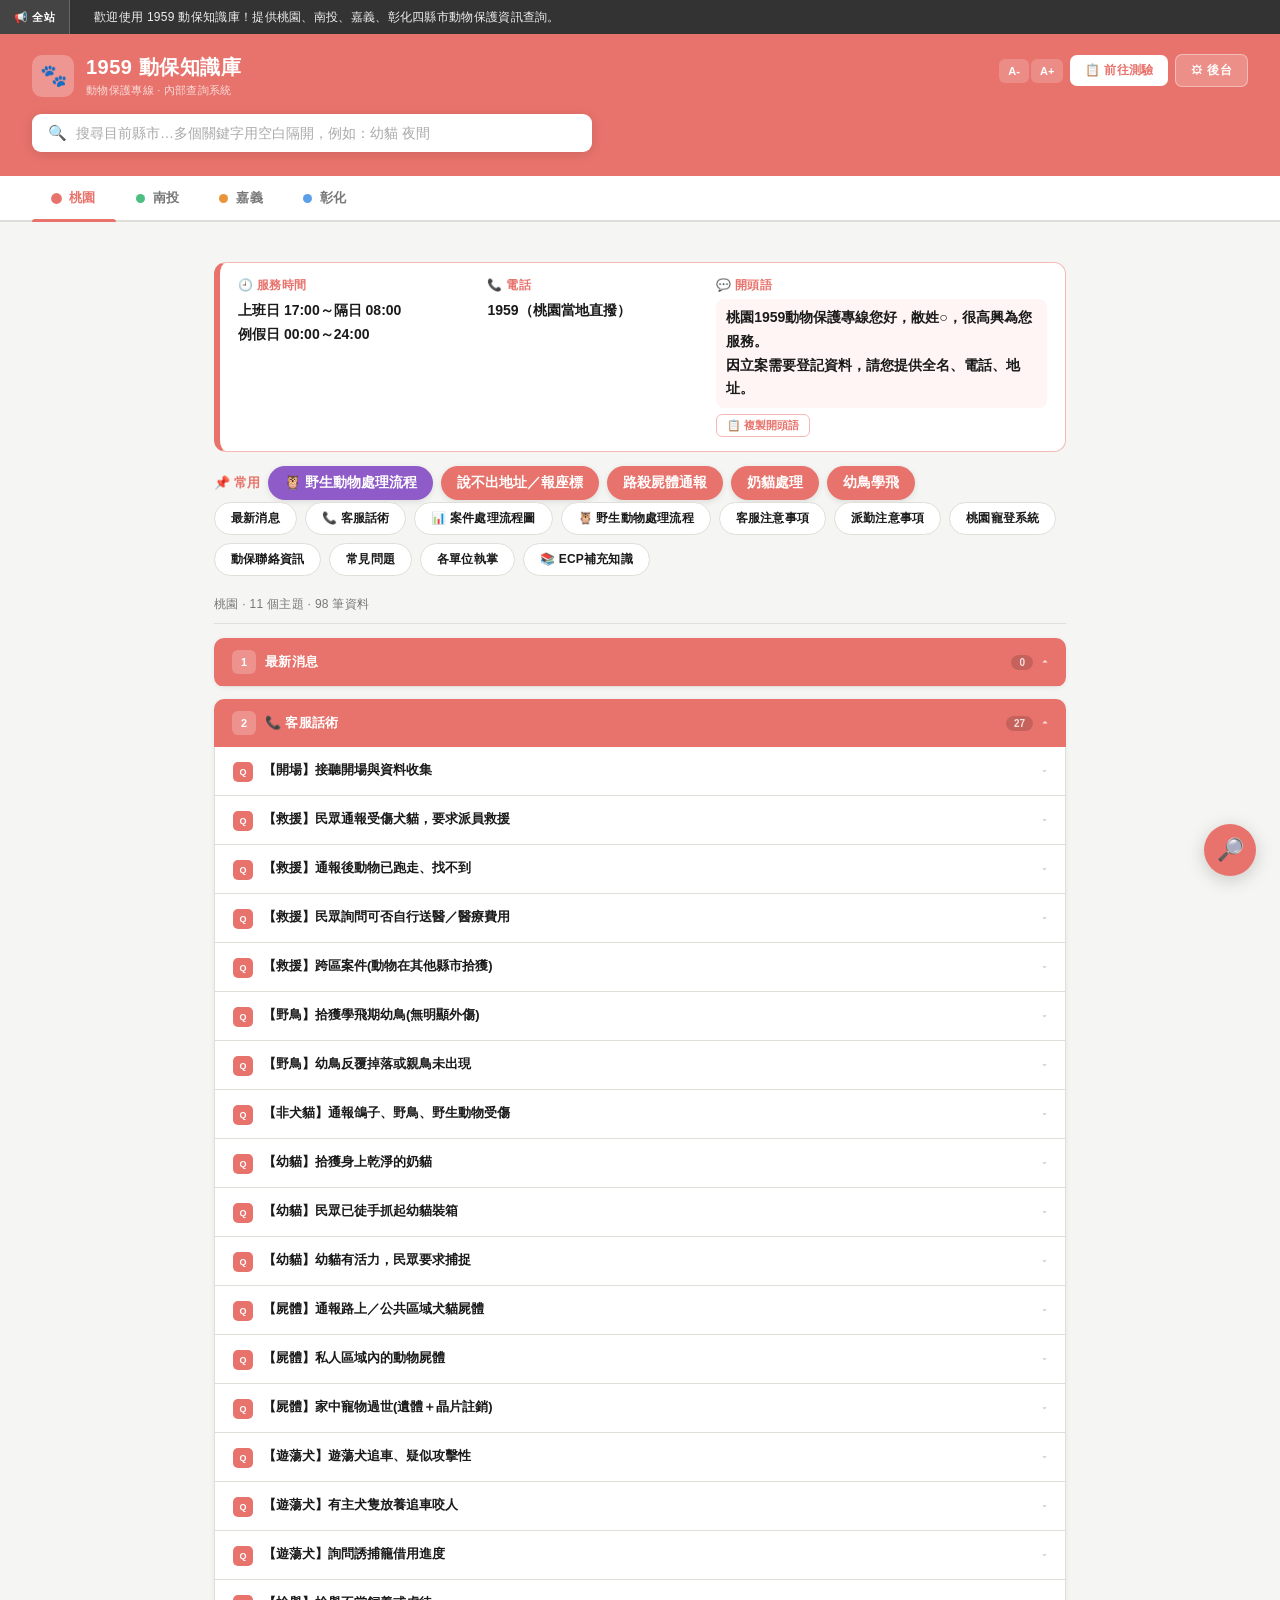
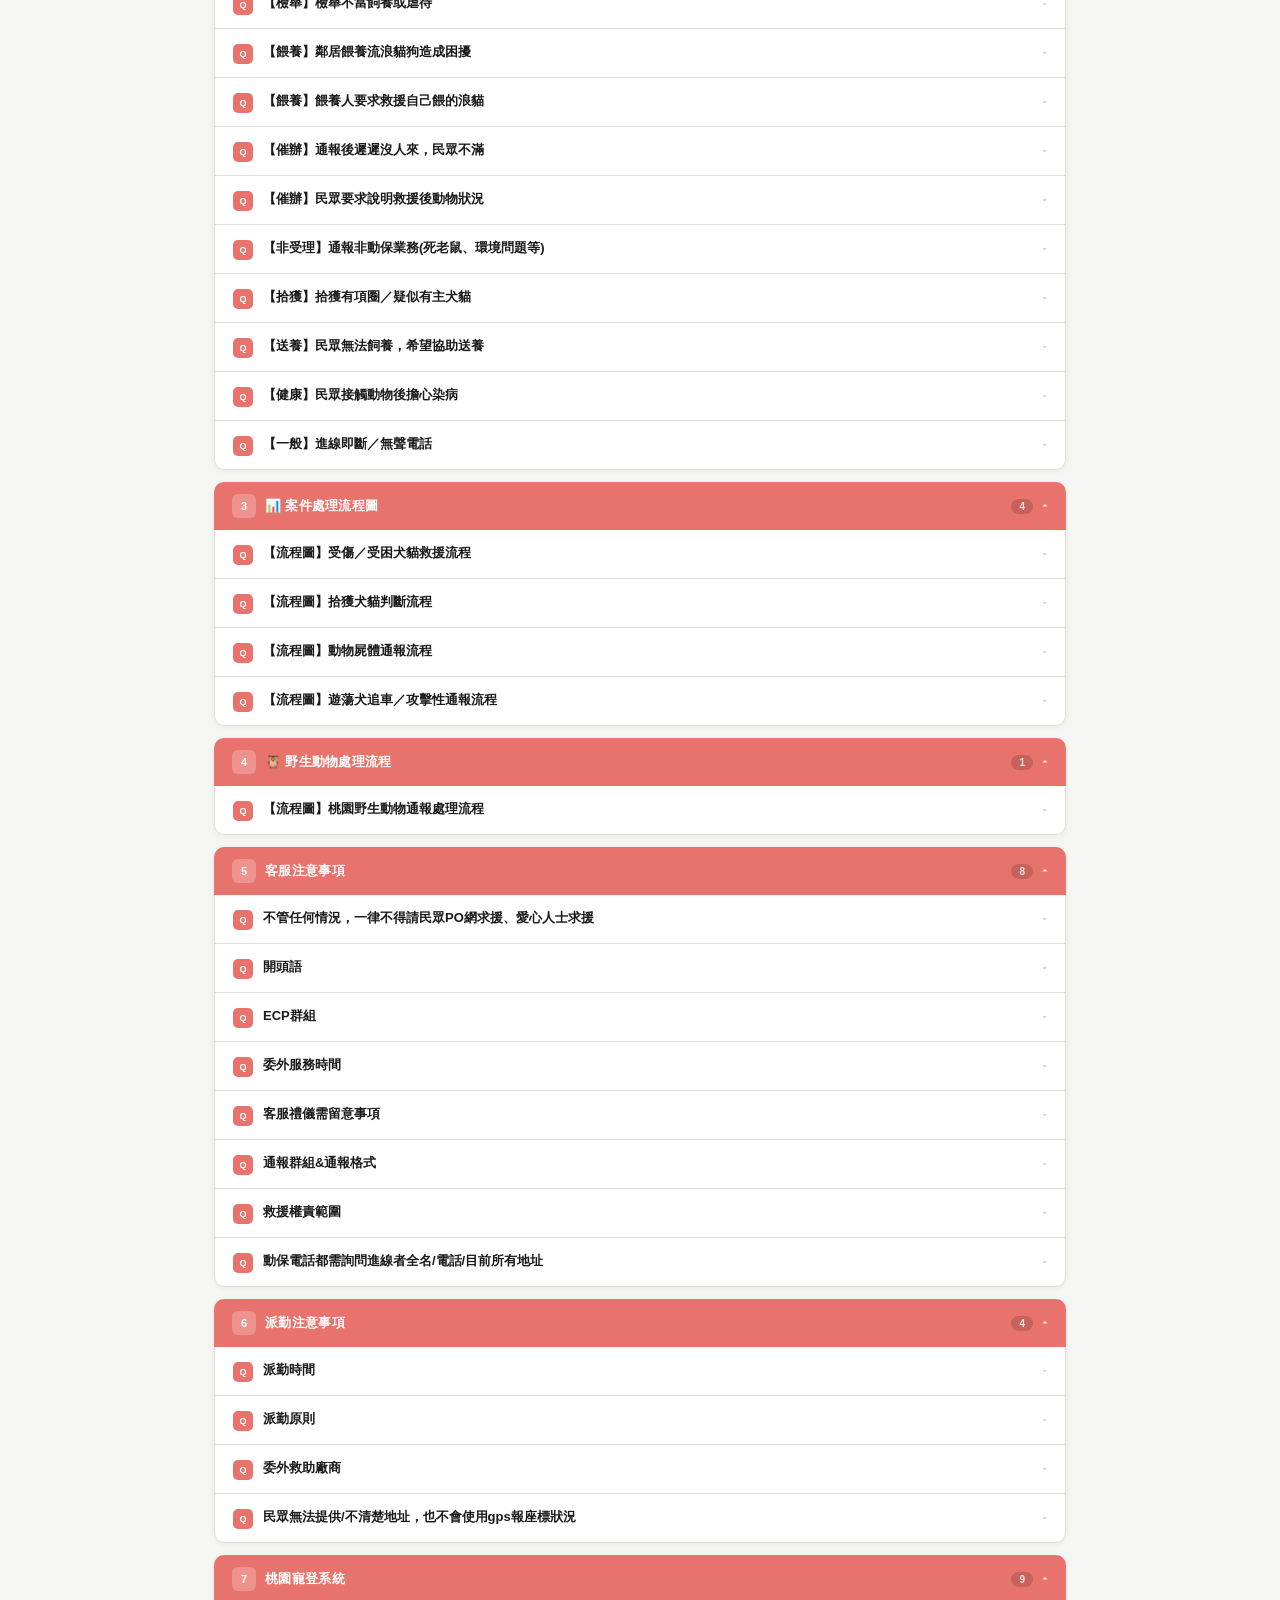
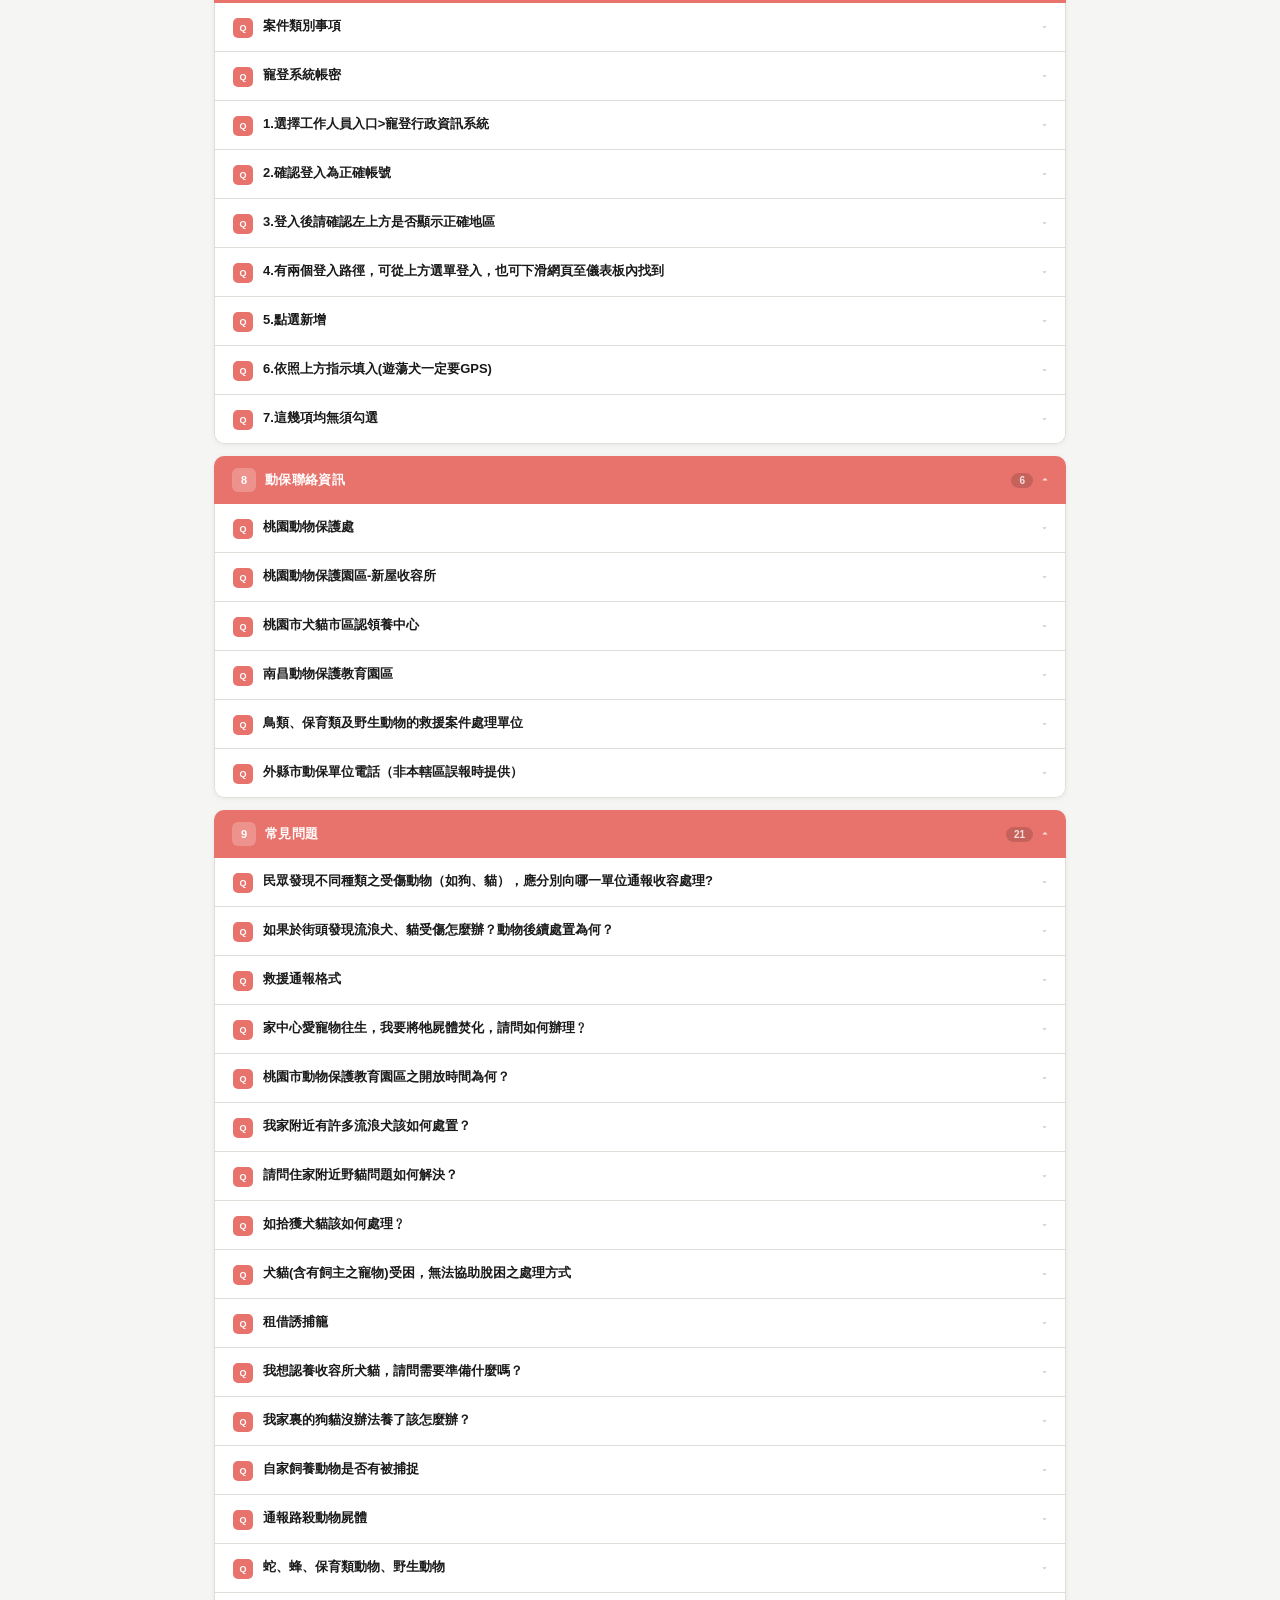
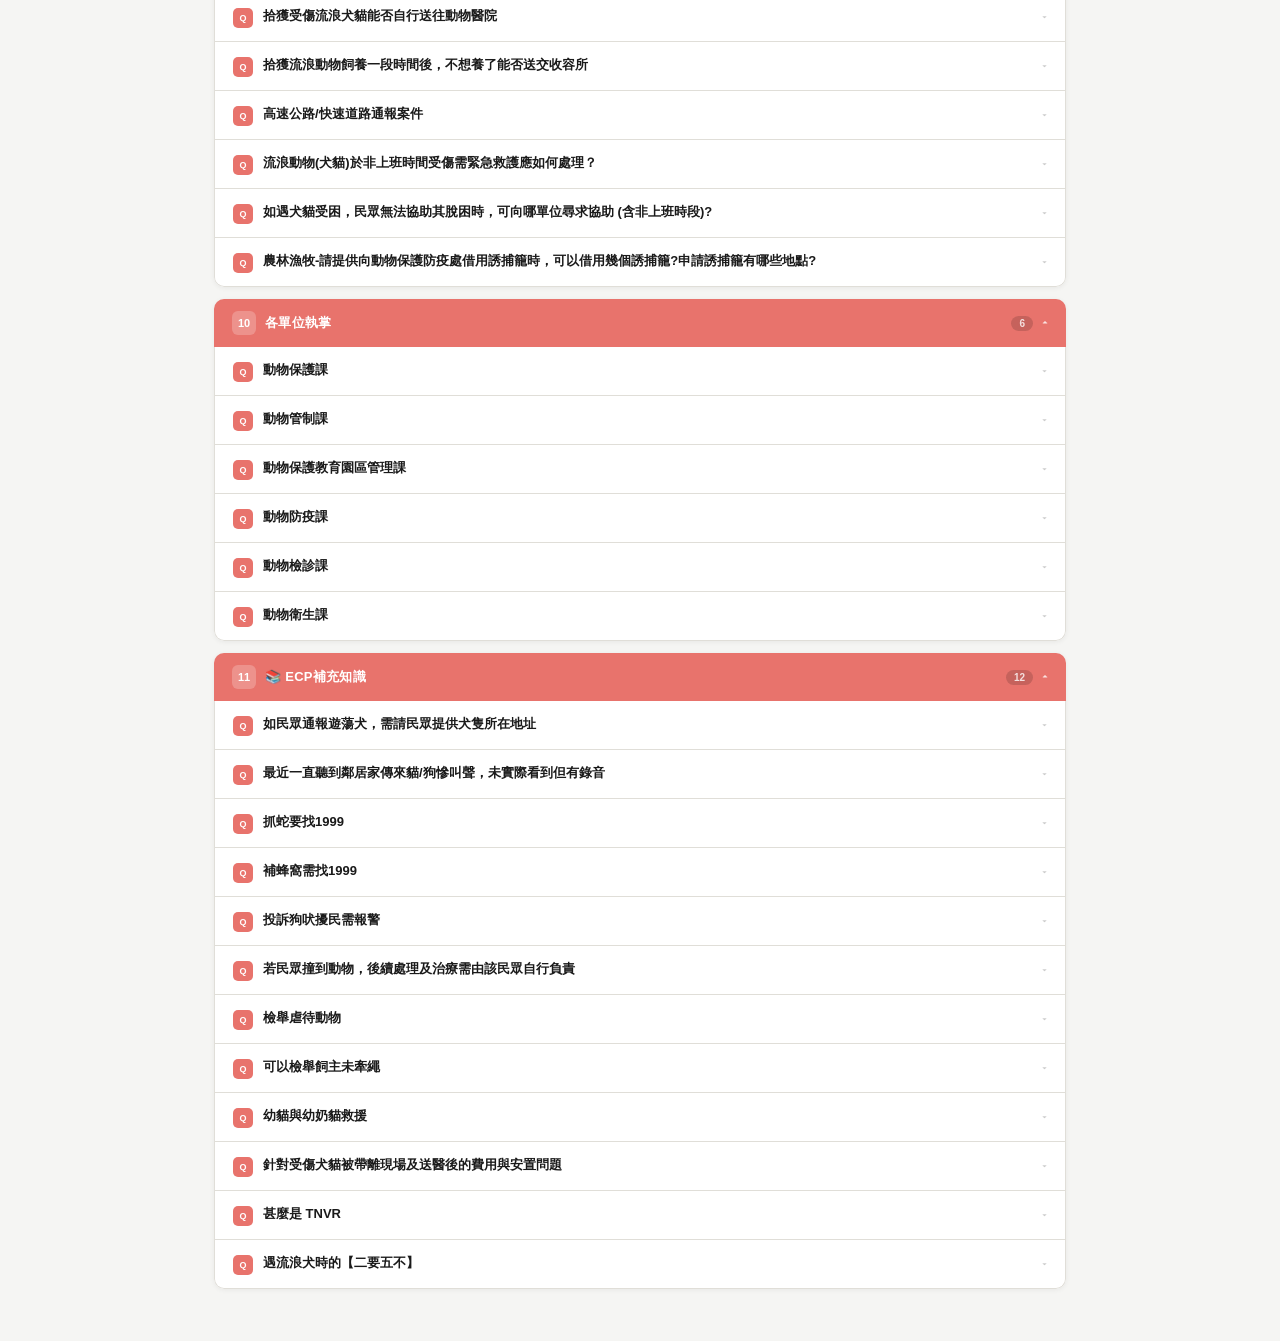
==== commit 35bfabb4: "Add files via upload" ====
--- a/index.html
+++ b/index.html
@@ -168,6 +168,8 @@
 .img-wrap{display:flex;flex-wrap:wrap;gap:8px;margin-top:10px}
 .img-wrap img{max-width:180px;border-radius:8px;cursor:pointer;border:2px solid var(--border)}
 .img-wrap img:hover{border-color:var(--cc)}
+.img-wrap.wide img{max-width:100%;width:100%;max-width:900px;border-radius:10px}
+.qbar-btn.qbar-wild{background:#8E5BC9}
 .info-card{padding:12px 18px;font-size:13px;line-height:1.8;border-top:1px solid var(--border);background:#fff;white-space:pre-wrap;word-break:break-word}
 .info-card:first-child{border-top:none}
 
@@ -344,7 +346,7 @@
 <!-- 主內容 -->
 <div id="mainArea" style="display:block">
   <div id="cityCard"></div>
-  <div id="quickBar"><span class="qbar-lbl">📌 常用</span><button class="qbar-btn" onclick="mainFixed('addr')">說不出地址／報座標</button><button class="qbar-btn" onclick="mainFixed('body')">路殺屍體通報</button><button class="qbar-btn" onclick="mainFixed('kitten')">奶貓處理</button><button class="qbar-btn" onclick="mainFixed('bird')">幼鳥學飛</button></div>
+  <div id="quickBar"><span class="qbar-lbl">📌 常用</span><button class="qbar-btn qbar-wild" onclick="openWild()">🦉 野生動物處理流程</button><button class="qbar-btn" onclick="mainFixed('addr')">說不出地址／報座標</button><button class="qbar-btn" onclick="mainFixed('body')">路殺屍體通報</button><button class="qbar-btn" onclick="mainFixed('kitten')">奶貓處理</button><button class="qbar-btn" onclick="mainFixed('bird')">幼鳥學飛</button></div>
   <!-- Chip 分類列 -->
   <div id="chipBar"></div>
   <div class="res-meta" id="resMeta"></div>
@@ -641,7 +643,7 @@
       if(hasDet){
         var aH=item.a?lfy(rc(item.a)):'';
         var uH=item.url?'<a class="url-chip a-link" href="'+esc(item.url)+'" target="_blank" rel="noopener" onclick="event.stopPropagation()">🔗 '+esc(item.url)+'</a>':'';
-        var iH=(item.imgs&&item.imgs.length)?'<div class="img-wrap">'+item.imgs.map(function(s,si){return'<img src="'+s+'" onclick="openLb('+ti+','+ii+','+si+')" alt="附圖">';}).join('')+'</div>':'';
+        var iH=(item.imgs&&item.imgs.length)?'<div class="img-wrap'+(item.wide?' wide':'')+'">'+item.imgs.map(function(s,si){return'<img src="'+s+'" onclick="openLb('+ti+','+ii+','+si+')" alt="附圖">';}).join('')+'</div>':'';
         var cB=item.a?'<button class="copy-btn" onclick="event.stopPropagation();cpTxt('+ti+','+ii+')">📋 複製回答</button>':'';
         var adm=adminMode?'<div class="qa-acts" style="display:flex">'
           +'<button class="mv-btn" onclick="event.stopPropagation();moveQa('+ti+','+ii+',-1)" '+(ii===0?'disabled':'')+'>▲</button>'
@@ -671,6 +673,14 @@
   var topics=db[city].topics;
   for(var ti=0;ti<topics.length;ti++){for(var ii=0;ii<topics[ti].items.length;ii++){if(test(topics[ti].items[ii])){gotoRes(city,ti,ii);return;}}}
   toast('目前縣市找不到這筆常用資料');
+}
+function openWild(){
+  if(!db||!db[city])return;
+  var ti=-1;db[city].topics.forEach(function(t,i){if(ti<0&&t.name.indexOf('野生動物處理流程')>=0)ti=i;});
+  if(ti<0){toast('目前縣市還沒有野生動物處理流程');return;}
+  curChip=ti;renderChips();renderContent();
+  setTimeout(function(){var a=E('qaa'+ti+'_0');if(a&&!a.classList.contains('open'))togQA(ti,0);
+    var el=E('topic'+ti);if(el){var stick=E('topStick'),off=stick?stick.getBoundingClientRect().bottom:0;window.scrollTo({top:Math.max(0,el.getBoundingClientRect().top+window.pageYOffset-off-10),behavior:'smooth'});}},80);
 }
 function togQA(ti,ii){var a=E('qaa'+ti+'_'+ii);var c=E('chev'+ti+'_'+ii);a.classList.toggle('open');c.classList.toggle('open');}
 function cpTxt(ti,ii){var t=sc(db[city].topics[ti].items[ii].a||'');if(navigator.clipboard){navigator.clipboard.writeText(t).then(function(){toast('📋 已複製');});}else{var ta=document.createElement('textarea');ta.value=t;document.body.appendChild(ta);ta.select();document.execCommand('copy');document.body.removeChild(ta);toast('📋 已複製');}}
@@ -757,7 +767,7 @@
   var it=hit.item,ti=hit.ti,ii=hit.ii;
   var aH=it.a?hlHtml(lfy(rc(it.a)),srchToks):'';
   var uH=it.url?'<a class="url-chip a-link" href="'+esc(it.url)+'" target="_blank" rel="noopener" onclick="event.stopPropagation()">🔗 '+esc(it.url)+'</a>':'';
-  var iH=(it.imgs&&it.imgs.length)?'<div class="img-wrap">'+it.imgs.map(function(s,si){return'<img src="'+s+'" onclick="event.stopPropagation();openLb('+ti+','+ii+','+si+')" alt="附圖">';}).join('')+'</div>':'';
+  var iH=(it.imgs&&it.imgs.length)?'<div class="img-wrap'+(it.wide?' wide':'')+'">'+it.imgs.map(function(s,si){return'<img src="'+s+'" onclick="event.stopPropagation();openLb('+ti+','+ii+','+si+')" alt="附圖">';}).join('')+'</div>':'';
   body.innerHTML=(aH?'<div class="a-txt">'+aH+'</div>':'')+uH+iH
     +'<div class="hit-btns">'+(it.a?'<button class="copy-btn" onclick="event.stopPropagation();cpTxt('+ti+','+ii+')">📋 複製回答</button>':'')
     +'<button class="copy-btn" onclick="event.stopPropagation();gotoRes(\''+city+'\','+ti+','+ii+')">📂 到原分類看</button></div>';
@@ -808,7 +818,7 @@
 function openEdit(ti,ii){var item=db[city].topics[ti].items[ii];editCtx={city:city,ti:ti,ii:ii};pImgs=(item.imgs||[]).slice();E('qaTitle').textContent='✏ 編輯 Q&A';E('qaCity').value=city;updQaTopic(ti);E('qaQ').value=item.q||'';E('qaA').value=item.a||'';E('qaUrl').value=item.url||'';renderImgPrev();updPrev();E('qaOv').classList.add('open');}
 function updQaTopic(sel){var c=E('qaCity').value;E('qaTopic').innerHTML=db[c].topics.map(function(t,i){return'<option value="'+i+'"'+(i===sel?' selected':'')+'>'+esc(t.name)+'</option>';}).join('');}
 function closeQa(){E('qaOv').classList.remove('open');editCtx=null;pImgs=[];E('aPrev').style.display='none';}
-function saveQa(){var c=E('qaCity').value;var ti=parseInt(E('qaTopic').value);var q=E('qaQ').value.trim();var a=E('qaA').value.trim();var url=E('qaUrl').value.trim();if(!q){toast('⚠ 請輸入問題');return;}var item={q:q};if(a)item.a=a;if(url)item.url=url;if(pImgs.length)item.imgs=pImgs;if(editCtx&&editCtx.ii>=0)db[c].topics[ti].items[editCtx.ii]=item;else db[c].topics[ti].items.push(item);saveDB();closeQa();if(c===city){renderChips();renderContent();}toast('✅ 已儲存');}
+function saveQa(){var c=E('qaCity').value;var ti=parseInt(E('qaTopic').value);var q=E('qaQ').value.trim();var a=E('qaA').value.trim();var url=E('qaUrl').value.trim();if(!q){toast('⚠ 請輸入問題');return;}var item={q:q};if(a)item.a=a;if(url)item.url=url;if(pImgs.length)item.imgs=pImgs;if(editCtx&&editCtx.ii>=0){var _old=db[editCtx.city]&&db[editCtx.city].topics[editCtx.ti]&&db[editCtx.city].topics[editCtx.ti].items[editCtx.ii];if(_old&&_old.wide)item.wide=true;db[c].topics[ti].items[editCtx.ii]=item;}else db[c].topics[ti].items.push(item);saveDB();closeQa();if(c===city){renderChips();renderContent();}toast('✅ 已儲存');}
 function delQa(ti,ii){if(!confirm('確定刪除？'))return;db[city].topics[ti].items.splice(ii,1);saveDB();renderChips();renderContent();toast('🗑 已刪除');}
 function handleImgs(inp){Array.from(inp.files).forEach(function(f){var r=new FileReader();r.onload=function(e){pImgs.push(e.target.result);renderImgPrev();};r.readAsDataURL(f);});inp.value='';}
 function renderImgPrev(){E('imgPrev').innerHTML=pImgs.map(function(s){return'<img src="'+s+'" onclick="E(\'lbImg\').src=this.src;E(\'lb\').classList.add(\'open\')" alt="">';}).join('');}
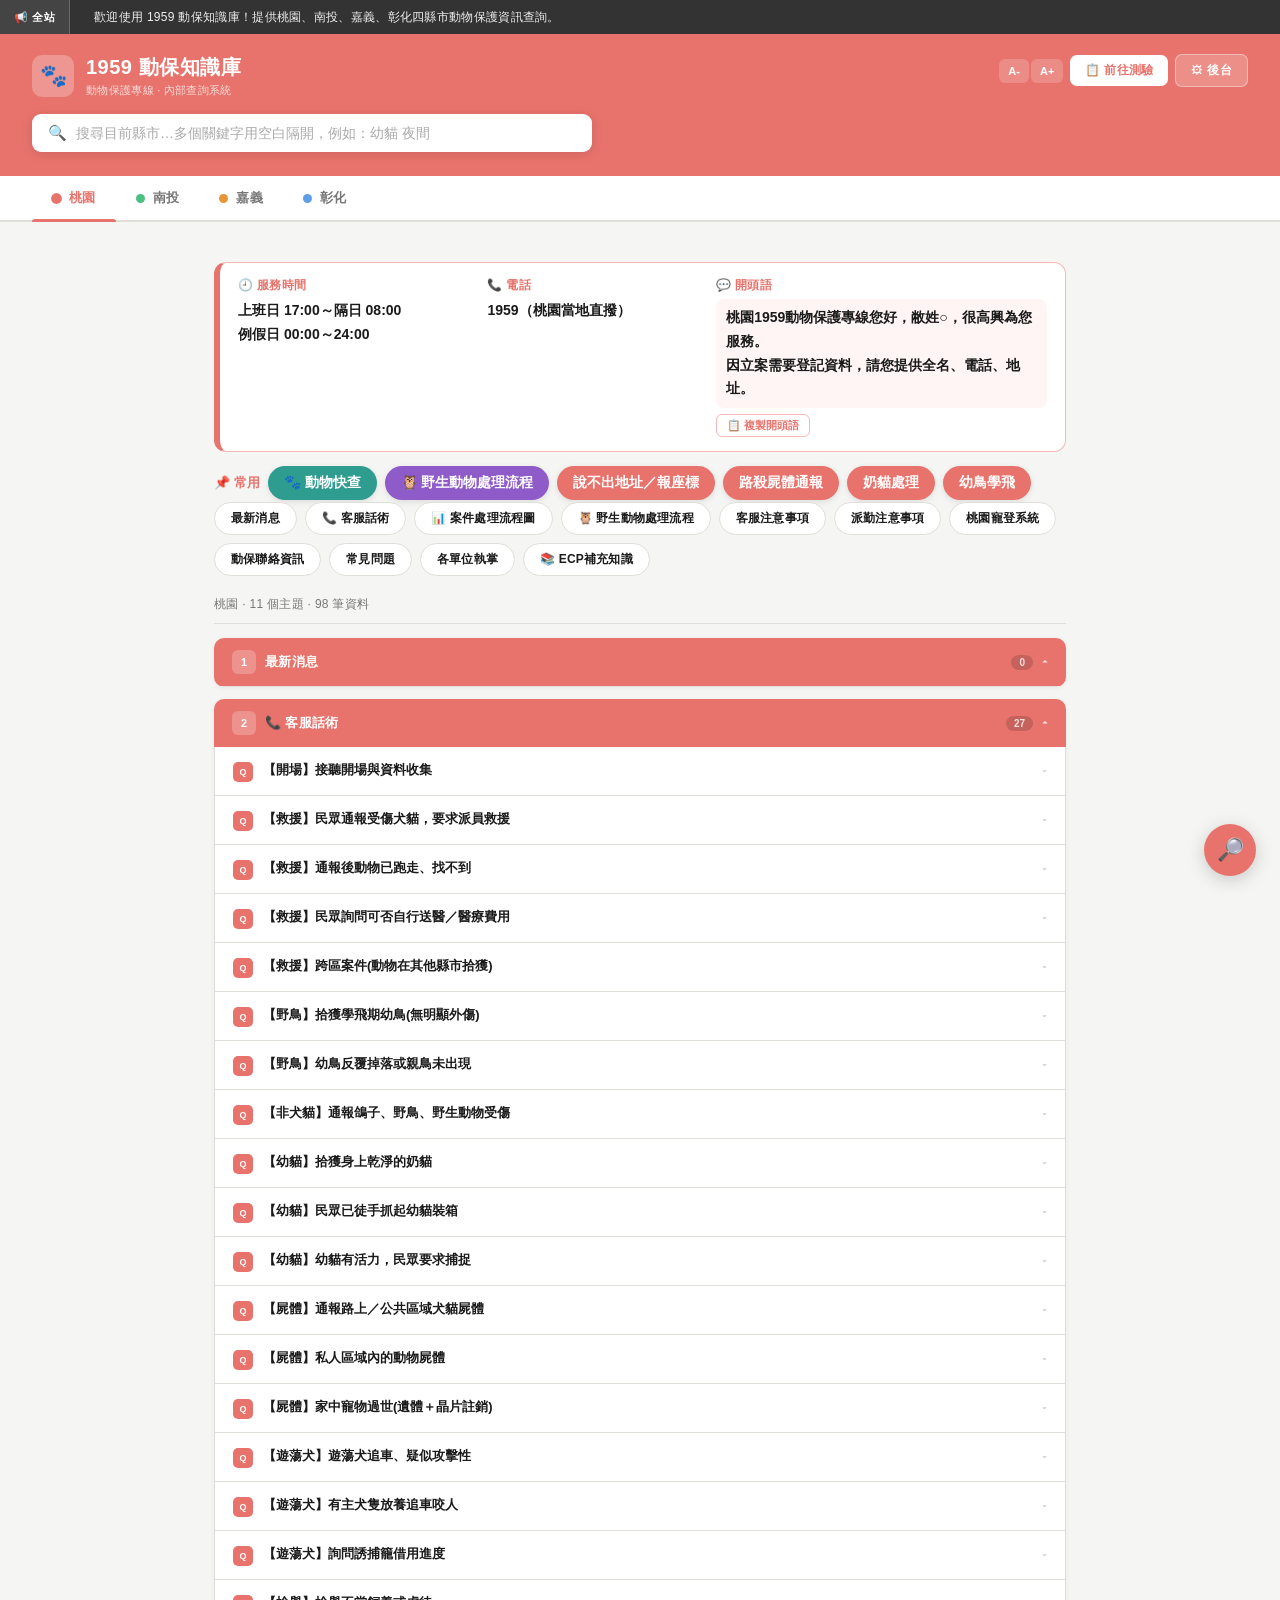
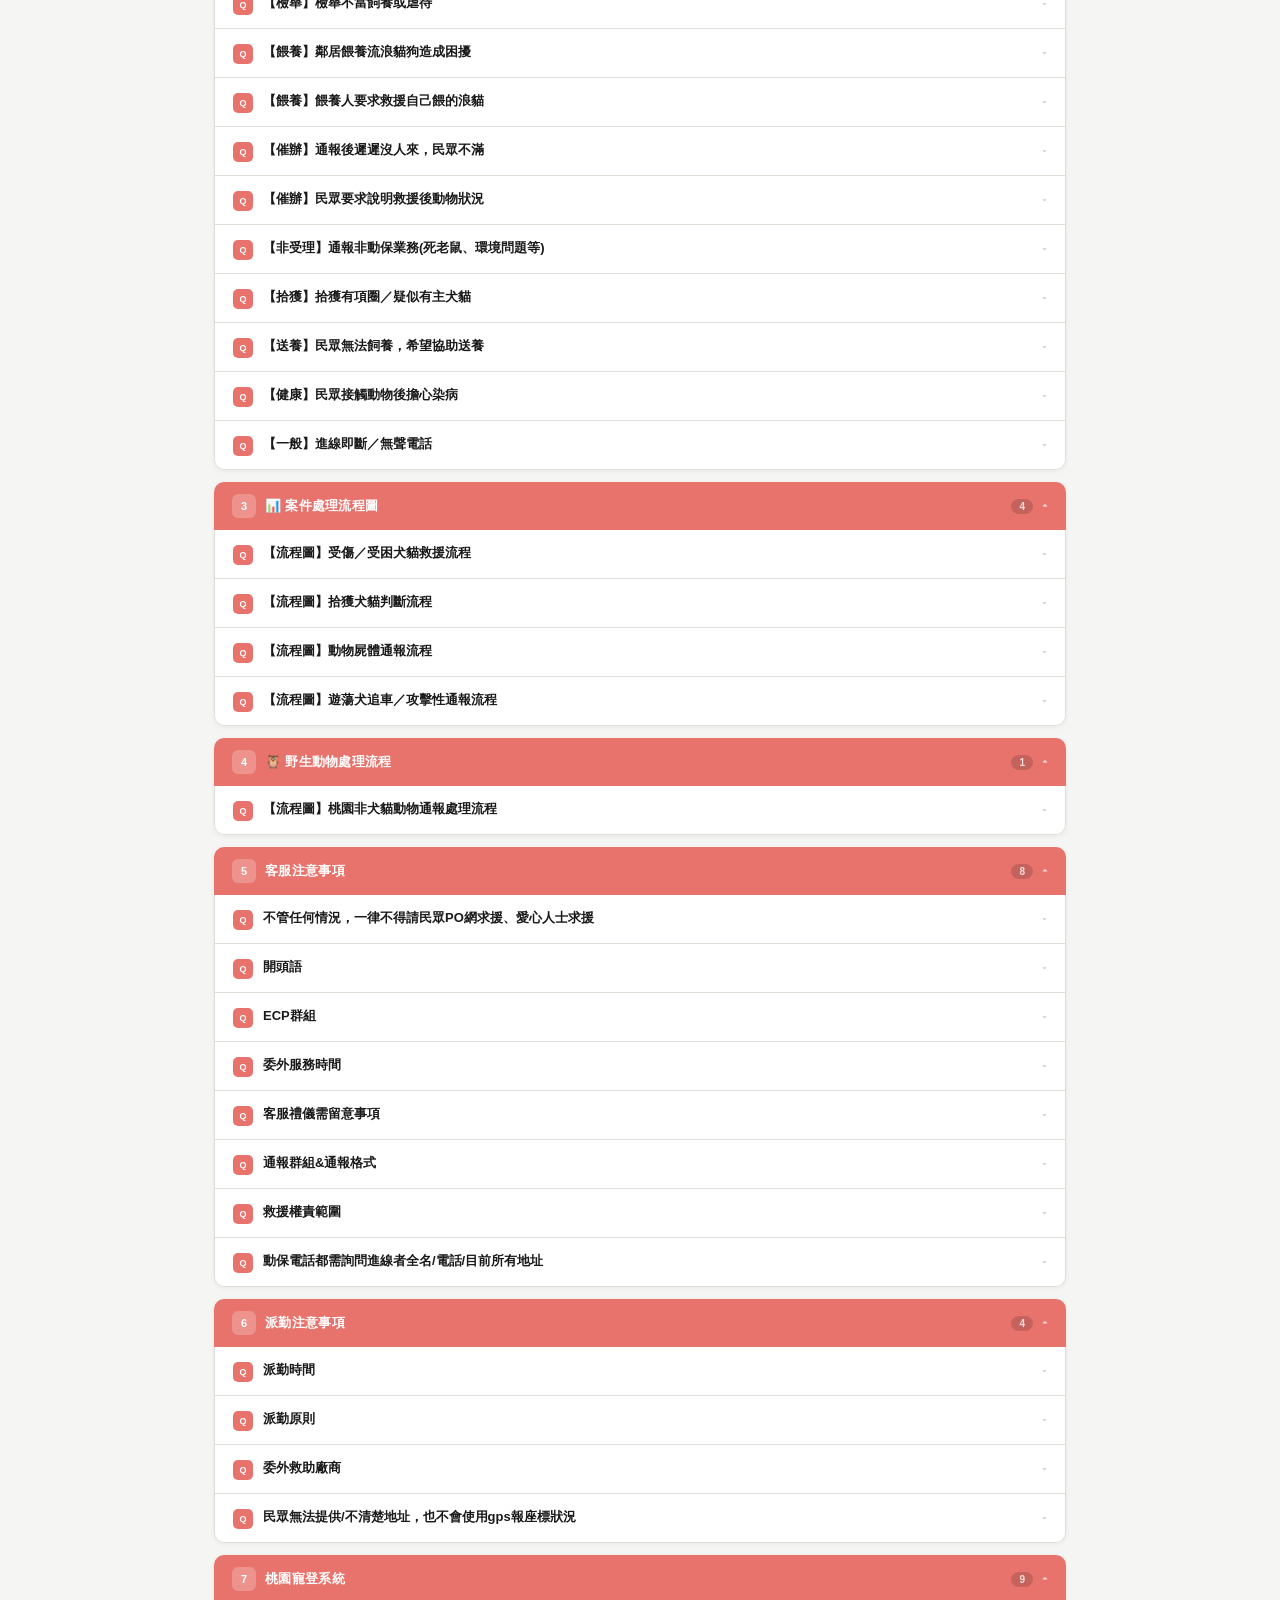
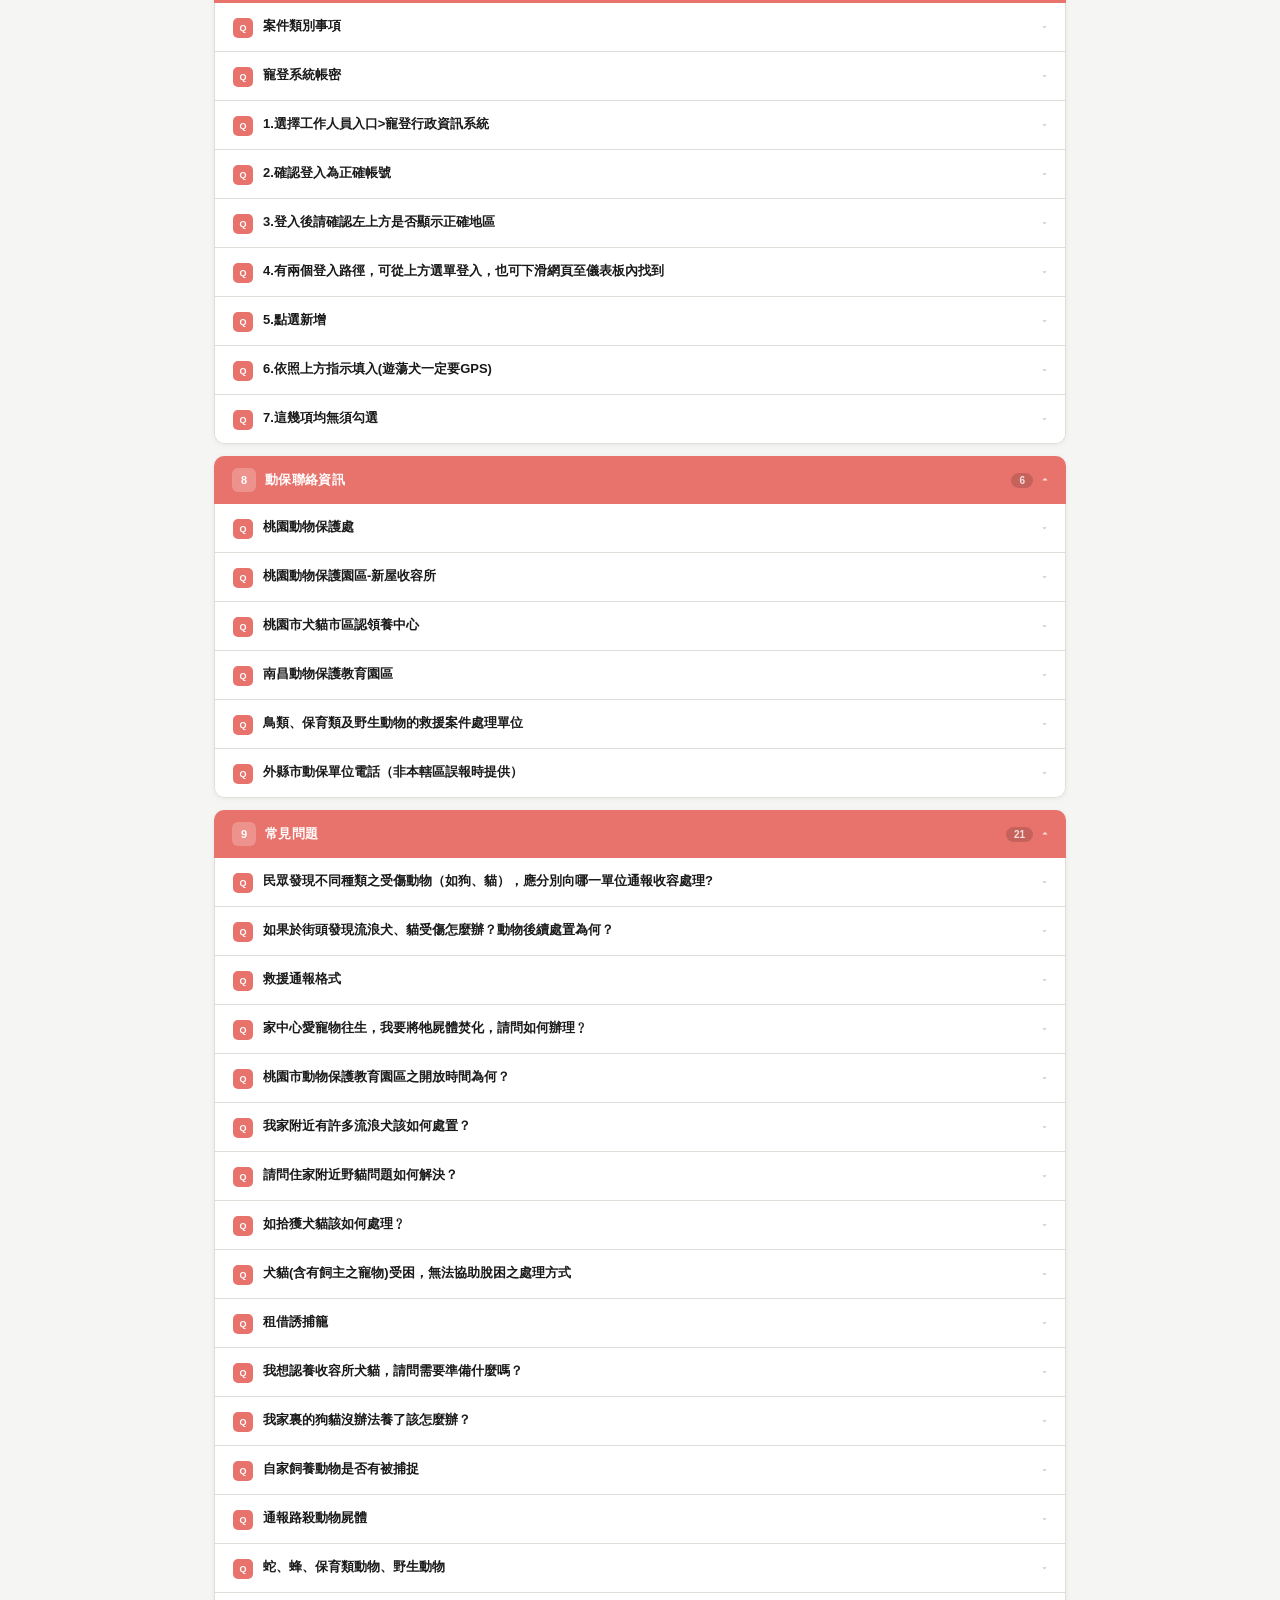
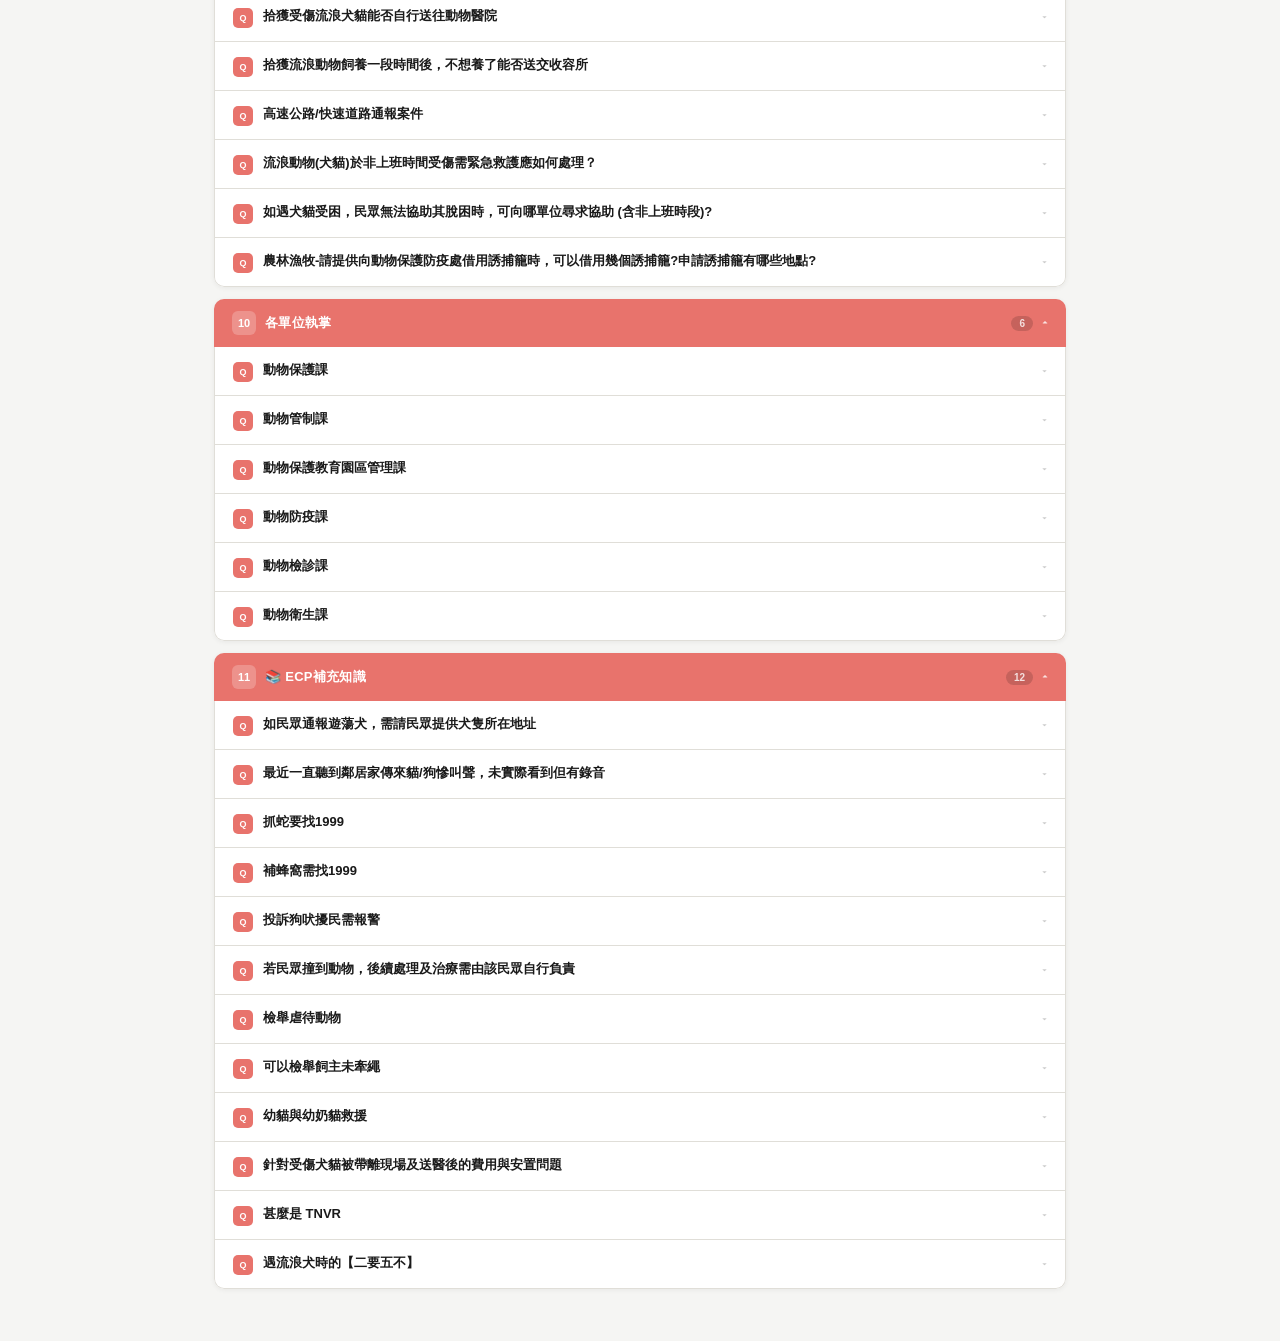
==== commit bea90b8f: "Add files via upload" ====
--- a/index.html
+++ b/index.html
@@ -170,6 +170,29 @@
 .img-wrap img:hover{border-color:var(--cc)}
 .img-wrap.wide img{max-width:100%;width:100%;max-width:900px;border-radius:10px}
 .qbar-btn.qbar-wild{background:#8E5BC9}
+.qbar-btn.qbar-anim{background:#2E9C8F}
+#animOv .modal{max-width:580px}
+.an-step{font-size:12px;font-weight:800;color:var(--cc);margin:14px 0 6px;letter-spacing:.3px}
+#animInput{width:100%;padding:10px 13px;border:1.5px solid var(--border);border-radius:9px;font-size:15px;font-family:inherit;outline:none}
+#animInput:focus{border-color:var(--cc)}
+.an-chips{display:flex;flex-wrap:wrap;gap:6px;margin-top:8px}
+.an-chip{background:var(--cl);border:1.5px solid var(--cm);color:var(--text);border-radius:999px;padding:5px 12px;font-size:13px;font-weight:700;cursor:pointer;font-family:inherit}
+.an-chip:hover,.an-chip.on{background:var(--cc);border-color:var(--cc);color:#fff}
+.an-chip small{font-weight:400;opacity:.75;margin-left:4px;font-size:11px}
+.an-conds{display:grid;grid-template-columns:repeat(3,1fr);gap:8px}
+.an-cond{padding:12px 6px;border-radius:10px;border:2px solid var(--cm);background:#fff;font-size:15px;font-weight:800;cursor:pointer;font-family:inherit;color:var(--text)}
+.an-cond:hover,.an-cond.on{border-color:var(--cc);background:var(--cc);color:#fff}
+.an-res{margin-top:14px;border:1.5px solid var(--cm);border-left:6px solid var(--cc);border-radius:10px;padding:12px 14px;background:#fff}
+.an-res h4{font-size:15px;font-weight:800;margin-bottom:8px;display:flex;align-items:center;gap:8px;flex-wrap:wrap}
+.an-badge{font-size:11px;font-weight:800;color:#fff;border-radius:999px;padding:2px 9px}
+.an-sec{margin-top:8px}
+.an-lbl{font-size:11.5px;font-weight:800;color:var(--muted);margin-bottom:2px}
+.an-val{font-size:14px;line-height:1.75;white-space:pre-wrap;word-break:break-word}
+.an-act{font-weight:700}
+.an-say{background:var(--cl);border-radius:8px;padding:7px 10px}
+.an-warn{color:#C62828;font-weight:700;font-size:13px;line-height:1.7}
+.an-msg{margin-top:10px;font-size:13px;line-height:1.7;background:#FFF8E1;border-radius:8px;padding:9px 12px}
+
 .info-card{padding:12px 18px;font-size:13px;line-height:1.8;border-top:1px solid var(--border);background:#fff;white-space:pre-wrap;word-break:break-word}
 .info-card:first-child{border-top:none}
 
@@ -346,7 +369,7 @@
 <!-- 主內容 -->
 <div id="mainArea" style="display:block">
   <div id="cityCard"></div>
-  <div id="quickBar"><span class="qbar-lbl">📌 常用</span><button class="qbar-btn qbar-wild" onclick="openWild()">🦉 野生動物處理流程</button><button class="qbar-btn" onclick="mainFixed('addr')">說不出地址／報座標</button><button class="qbar-btn" onclick="mainFixed('body')">路殺屍體通報</button><button class="qbar-btn" onclick="mainFixed('kitten')">奶貓處理</button><button class="qbar-btn" onclick="mainFixed('bird')">幼鳥學飛</button></div>
+  <div id="quickBar"><span class="qbar-lbl">📌 常用</span><button class="qbar-btn qbar-anim" onclick="openAnim()">🐾 動物快查</button><button class="qbar-btn qbar-wild" onclick="openWild()">🦉 野生動物處理流程</button><button class="qbar-btn" onclick="mainFixed('addr')">說不出地址／報座標</button><button class="qbar-btn" onclick="mainFixed('body')">路殺屍體通報</button><button class="qbar-btn" onclick="mainFixed('kitten')">奶貓處理</button><button class="qbar-btn" onclick="mainFixed('bird')">幼鳥學飛</button></div>
   <!-- Chip 分類列 -->
   <div id="chipBar"></div>
   <div class="res-meta" id="resMeta"></div>
@@ -436,6 +459,22 @@
 </div>
 
 <!-- QA 編輯 -->
+<div class="overlay" id="animOv">
+  <div class="modal">
+    <h3>🐾 動物快查　<span id="animCity" style="color:var(--cc)"></span></h3>
+    <div class="an-step">① 輸入動物名稱</div>
+    <input id="animInput" type="text" placeholder="例如：白鼻心、老鷹、鴿子、松鼠" oninput="animSuggest()" onkeydown="animKey(event)" autocomplete="off">
+    <div class="an-chips" id="animSug"></div>
+    <div id="animAsk"></div>
+    <div id="animCondBox"></div>
+    <div id="animResult"></div>
+    <div class="modal-btns">
+      <button class="mmbtn mm-ghost" onclick="animReset()">重新查詢</button>
+      <button class="mmbtn mm-solid" onclick="closeAnim()">關閉</button>
+    </div>
+  </div>
+</div>
+
 <div class="overlay" id="infoOv">
   <div class="modal">
     <h3 id="infoTitle">✏ 編輯縣市資訊卡</h3>
@@ -612,6 +651,79 @@
 function openInfo(){var i=getInfo(city);E('infoTitle').textContent='✏ 編輯'+city+'資訊卡';E('infoHours').value=i.hours;E('infoPhone').value=i.phone;E('infoGreet').value=i.greet;E('infoOv').classList.add('open');}
 function closeInfo(){E('infoOv').classList.remove('open');}
 function saveInfo(){db[city].info={hours:E('infoHours').value.trim(),phone:E('infoPhone').value.trim(),greet:E('infoGreet').value.trim()};saveDB();closeInfo();renderCityCard();toast('✅ 已儲存，記得下載 data.json 上傳 GitHub');}
+
+// ── 動物快查（動物 → 狀況 → 處理方式）──
+var ANIMALS=[
+ {n:'白鼻心',a:['果子狸'],c:'civet'},{n:'鼬獾',a:['鼬貛'],c:'civet'},
+ {n:'石虎',a:[],c:'shihu'},
+ {n:'穿山甲',a:[],c:'protected'},{n:'臺灣狐蝠',a:['台灣狐蝠','狐蝠'],c:'protected'},{n:'食蛇龜',a:[],c:'protected'},{n:'柴棺龜',a:[],c:'protected'},
+ {n:'老鷹',a:['鷹','黑鳶','猛禽'],c:'protected'},{n:'大冠鷲',a:[],c:'protected'},{n:'鳳頭蒼鷹',a:['蒼鷹'],c:'protected'},{n:'黑翅鳶',a:[],c:'protected'},
+ {n:'紅隼',a:['隼'],c:'protected'},{n:'貓頭鷹',a:['鴞'],c:'protected'},{n:'領角鴞',a:[],c:'protected'},{n:'草鴞',a:[],c:'protected'},
+ {n:'國慶鳥',a:['八色鳥'],c:'protected'},{n:'台灣藍鵲',a:['藍鵲','臺灣藍鵲'],c:'protected'},{n:'彩鷸',a:[],c:'protected'},
+ {n:'八哥',a:['八哥鳥'],c:'',ask:{q:'請民眾看嘴巴顏色：',opts:[{l:'黃嘴、黃腳、眼周黃色（外來種）',c:'alien'},{l:'白嘴、額頭有黑冠羽（本土八哥・保育類）',c:'protected'}]}},
+ {n:'白尾八哥',a:['家八哥','黃嘴八哥'],c:'alien'},{n:'本土八哥',a:['白嘴八哥','台灣八哥','冠八哥'],c:'protected'},
+ {n:'鴿子',a:['賽鴿','野鴿','鴿'],c:'pigeon'},
+ {n:'麻雀',a:[],c:'bird'},{n:'斑鳩',a:['紅鳩','珠頸斑鳩'],c:'bird'},{n:'白頭翁',a:[],c:'bird'},{n:'綠繡眼',a:[],c:'bird'},{n:'燕子',a:[],c:'bird'},
+ {n:'白鷺鷥',a:['鷺鷥','鷺'],c:'bird'},{n:'黑冠麻鷺',a:['大笨鳥'],c:'bird'},{n:'夜鷹',a:[],c:'bird'},{n:'夜鷺',a:['暗光鳥'],c:'bird'},
+ {n:'五色鳥',a:[],c:'bird'},{n:'紅冠水雞',a:['水雞'],c:'bird'},{n:'鳥',a:['小鳥','野鳥','雛鳥','幼鳥','鳥類'],c:'bird'},
+ {n:'松鼠',a:[],c:'small'},{n:'蝙蝠',a:[],c:'small'},{n:'烏龜',a:['斑龜','龜','鱉'],c:'small'},
+ {n:'山羌',a:['羌'],c:'large'},{n:'水鹿',a:['鹿'],c:'large'},{n:'猴子',a:['獼猴','台灣獼猴','猴'],c:'monkey'},
+ {n:'巴西龜',a:['紅耳龜'],c:'alien'},{n:'綠鬣蜥',a:['鬣蜥','蜥蜴'],c:'iguana'},
+ {n:'蛇',a:['蛇類','毒蛇','龜殼花','眼鏡蛇','雨傘節'],c:'snake'},{n:'蜂',a:['蜂窩','虎頭蜂','蜜蜂','蜂巢'],c:'bee'},
+ {n:'狗',a:['犬','狗狗','流浪狗','小狗'],c:'dogcat'},{n:'貓',a:['貓咪','流浪貓','小貓','奶貓'],c:'dogcat'}
+];
+var CAT_LABEL={unknown:['一般野生動物','#3FAE6B'],civet:['白鼻心／鼬獾','#E8953A'],shihu:['保育類（石虎）','#D9534F'],protected:['保育類','#D9534F'],bird:['一般野生動物','#3FAE6B'],pigeon:['一般野生（鴿子）','#3FAE6B'],small:['一般野生動物','#3FAE6B'],large:['大型野生動物','#3FAE6B'],monkey:['野生動物（猴子）','#3FAE6B'],alien:['外來種','#888'],iguana:['外來種（綠鬣蜥）','#888'],snake:['蛇','#6D4C41'],bee:['蜂','#6D4C41']};
+var CAT_FALL={unknown:['unknown','default'],shihu:['shihu','protected','default'],protected:['protected','default'],civet:['civet','default'],bird:['bird','default'],pigeon:['pigeon','bird','default'],alien:['alien','bird','default'],small:['small','default'],large:['large','default'],monkey:['monkey','default'],iguana:['iguana','default'],snake:['snake','default'],bee:['bee','default']};
+var COND_LABEL={hurt:'受傷',dead:'死亡',ok:'沒受傷（闖入、幼鳥）'};
+var animSel=null,animCat='',animCond='';
+function animMatch(q){q=q.trim();if(!q)return[];var hit=[];ANIMALS.forEach(function(x){var names=[x.n].concat(x.a);var sc=-1;names.forEach(function(nm){if(nm===q)sc=Math.max(sc,3);else if(nm.indexOf(q)===0)sc=Math.max(sc,2);else if(nm.indexOf(q)>=0||q.indexOf(nm)>=0&&nm.length>=2)sc=Math.max(sc,1);});if(sc>=0)hit.push({x:x,sc:sc});});hit.sort(function(a,b){return b.sc-a.sc;});return hit.slice(0,12).map(function(h){return h.x;});}
+function openAnim(){if(!db||!db[city])return;E('animCity').textContent=city;animReset();E('animOv').classList.add('open');setTimeout(function(){E('animInput').focus();},80);}
+function closeAnim(){E('animOv').classList.remove('open');}
+function animReset(){animSel=null;animCat='';animCond='';E('animInput').value='';E('animSug').innerHTML='';E('animAsk').innerHTML='';E('animCondBox').innerHTML='';E('animResult').innerHTML='';var i=E('animInput');if(i)i.focus();}
+function animSuggest(){
+  animSel=null;animCat='';animCond='';E('animAsk').innerHTML='';E('animCondBox').innerHTML='';E('animResult').innerHTML='';
+  var q=E('animInput').value.trim();if(!q){E('animSug').innerHTML='';return;}
+  var list=animMatch(q);
+  if(!list.length){
+    E('animSug').innerHTML='';
+    E('animAsk').innerHTML='<div class="an-msg">名單裡沒有「'+esc(q)+'」，請先判斷是不是保育類：</div><div class="an-chips">'
+      +'<button class="an-chip" onclick="animPickCat(\''+esc(q)+'\',\'protected\')">是保育類</button>'
+      +'<button class="an-chip" onclick="animPickCat(\''+esc(q)+'\',\'unknown\')">不是保育類（一般野生動物）</button>'
+      +'<button class="an-chip" onclick="closeAnim();openWild()">🦉 看流程圖判斷</button></div>';
+    return;
+  }
+  E('animSug').innerHTML=list.map(function(x,i){var lab=x.c&&CAT_LABEL[x.c]?CAT_LABEL[x.c][0]:(x.c==='dogcat'?'犬貓':'');return'<button class="an-chip" onclick="animPick('+ANIMALS.indexOf(x)+')">'+esc(x.n)+(lab?'<small>'+esc(lab)+'</small>':'')+'</button>';}).join('');
+}
+function animKey(e){if(e.key==='Enter'){e.preventDefault();var l=animMatch(E('animInput').value);if(l.length)animPick(ANIMALS.indexOf(l[0]));}else if(e.key==='Escape'){closeAnim();}}
+function animPick(idx){
+  var x=ANIMALS[idx];animSel={n:x.n};E('animInput').value=x.n;E('animSug').innerHTML='<button class="an-chip on">'+esc(x.n)+'</button>';
+  E('animResult').innerHTML='';E('animCondBox').innerHTML='';
+  if(x.c==='dogcat'){E('animAsk').innerHTML='<div class="an-msg">🐶🐱 犬貓請依知識庫的犬貓流程處理（📞 客服話術、📊 案件處理流程圖）。</div>';return;}
+  if(x.ask){E('animAsk').innerHTML='<div class="an-step">② '+esc(x.ask.q)+'</div><div class="an-chips">'+x.ask.opts.map(function(o){return'<button class="an-chip" onclick="animPickCat(\''+esc(x.n)+'\',\''+o.c+'\',this)">'+esc(o.l)+'</button>';}).join('')+'</div>';return;}
+  E('animAsk').innerHTML='';animPickCat(x.n,x.c);
+}
+function animPickCat(name,cat,btn){
+  animSel={n:name};animCat=cat;
+  if(btn){btn.parentNode.querySelectorAll('.an-chip').forEach(function(b){b.classList.remove('on');});btn.classList.add('on');}
+  var step=E('animAsk').innerHTML?'③':'②';
+  E('animCondBox').innerHTML='<div class="an-step">'+step+' 動物狀況</div><div class="an-conds">'
+    +['hurt','dead','ok'].map(function(k){return'<button class="an-cond" id="ancond_'+k+'" onclick="animShow(\''+k+'\')">'+COND_LABEL[k]+'</button>';}).join('')+'</div>';
+  E('animResult').innerHTML='';
+}
+function animRule(cat,cond){var g=(db[city]&&db[city].guide)||{};var chain=CAT_FALL[cat]||[cat,'default'];for(var i=0;i<chain.length;i++){var r=g[chain[i]];if(r&&r[cond])return r[cond];}return null;}
+function animShow(cond){
+  animCond=cond;['hurt','dead','ok'].forEach(function(k){var b=E('ancond_'+k);if(b)b.classList.toggle('on',k===cond);});
+  var r=animRule(animCat,cond);var lab=CAT_LABEL[animCat]||['',''];
+  if(!r){E('animResult').innerHTML='<div class="an-msg">目前沒有這個情況的資料，請查知識庫或 LINE 群組詢問。</div>';return;}
+  var h='<div class="an-res"><h4>'+esc(animSel.n)+'・'+COND_LABEL[cond]+(lab[0]?'<span class="an-badge" style="background:'+lab[1]+'">'+esc(lab[0])+'</span>':'')+'</h4>'
+    +'<div class="an-sec"><div class="an-lbl">✅ 處理方式</div><div class="an-val an-act">'+rc(r.act)+'</div></div>'
+    +(r.tel?'<div class="an-sec"><div class="an-lbl">📞 電話</div><div class="an-val">'+rc(r.tel)+'</div></div>':'')
+    +(r.say?'<div class="an-sec"><div class="an-lbl">💬 跟民眾說</div><div class="an-val an-say">'+rc(r.say)+'</div></div>':'')
+    +(r.warn?'<div class="an-sec"><div class="an-lbl">⚠ 注意</div><div class="an-warn">'+r.warn.split('｜').map(esc).join('<br>')+'</div></div>':'')
+    +'<button class="cc-cp" style="margin-top:10px" onclick="animCopy()">📋 複製處理方式</button></div>';
+  E('animResult').innerHTML=h;
+}
+function animCopy(){var r=animRule(animCat,animCond);if(!r)return;var t=animSel.n+'・'+COND_LABEL[animCond]+'\n'+sc(r.act)+(r.tel?'\n電話：'+sc(r.tel):'')+(r.say?'\n話術：'+sc(r.say):'');if(navigator.clipboard){navigator.clipboard.writeText(t).then(function(){toast('📋 已複製');});}else{var ta=document.createElement('textarea');ta.value=t;document.body.appendChild(ta);ta.select();document.execCommand('copy');document.body.removeChild(ta);toast('📋 已複製');}}
 
 // ── 主內容 ──
 function renderContent(){
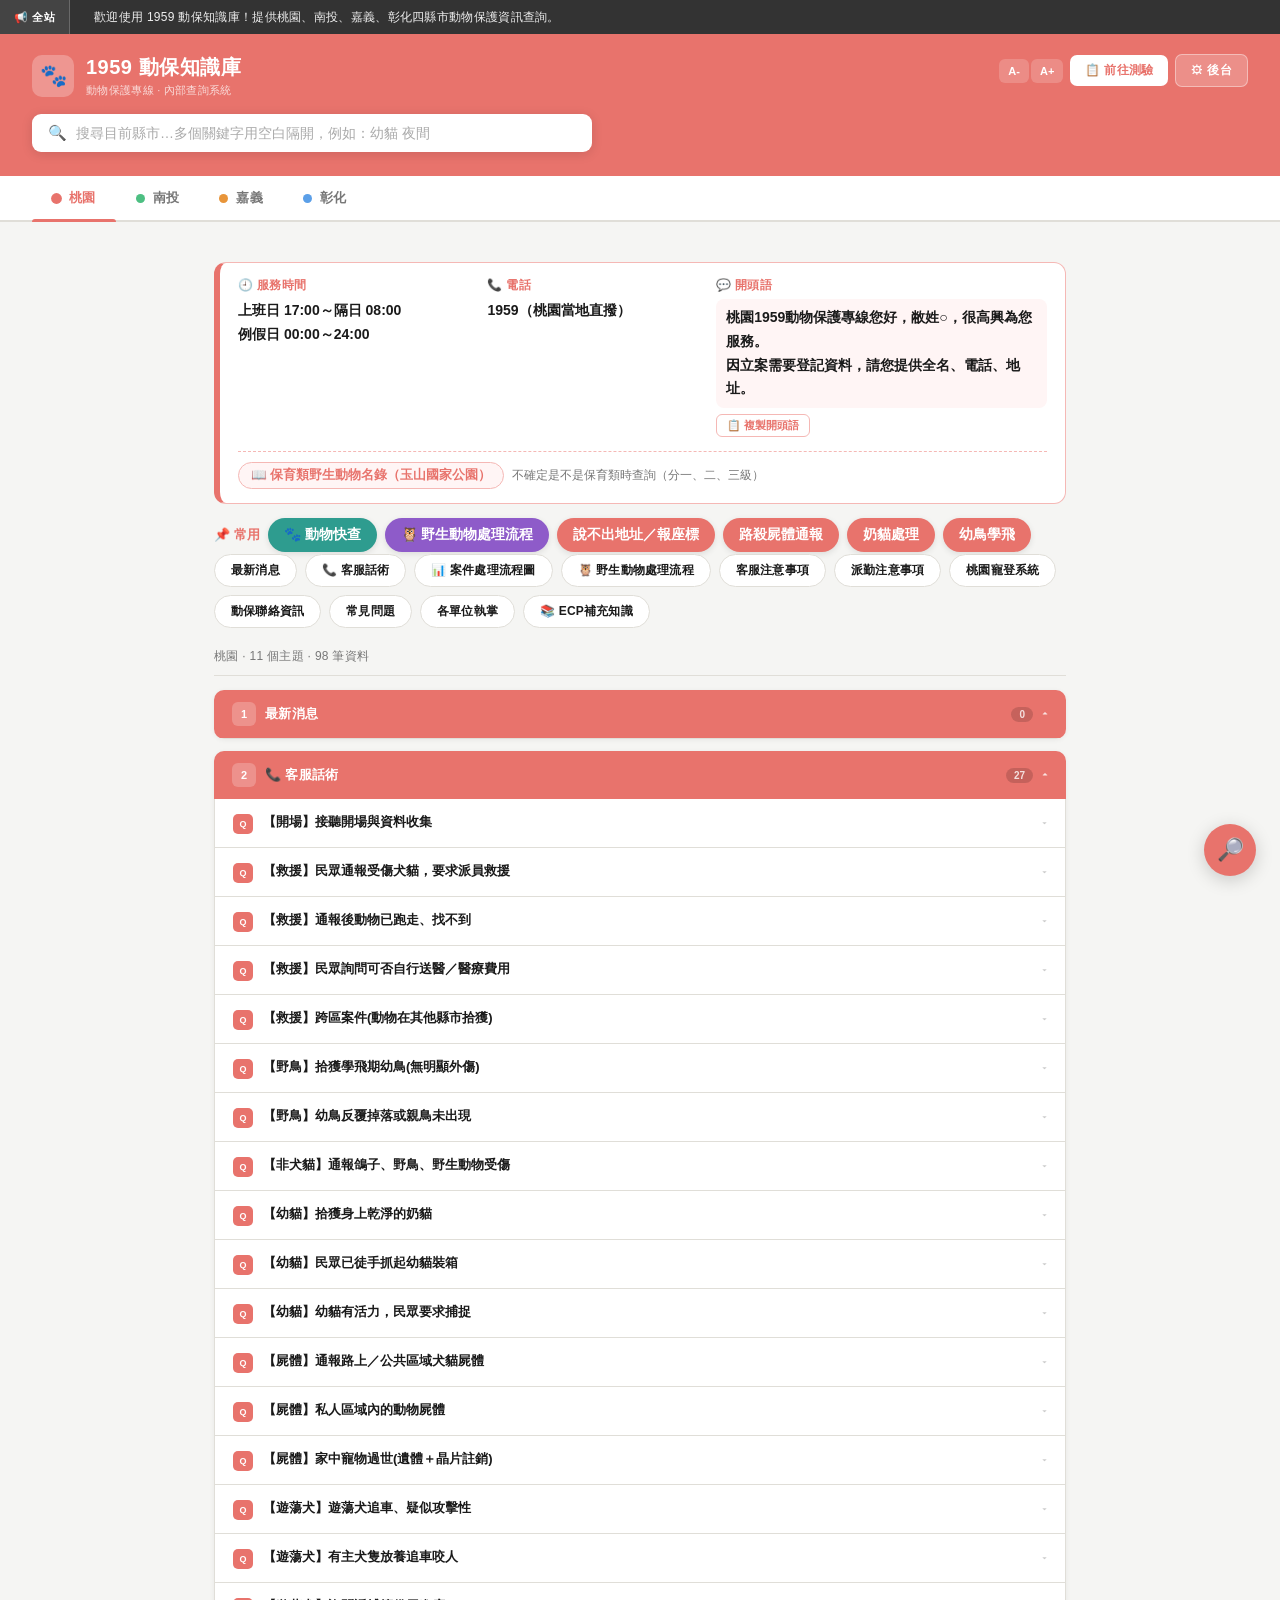
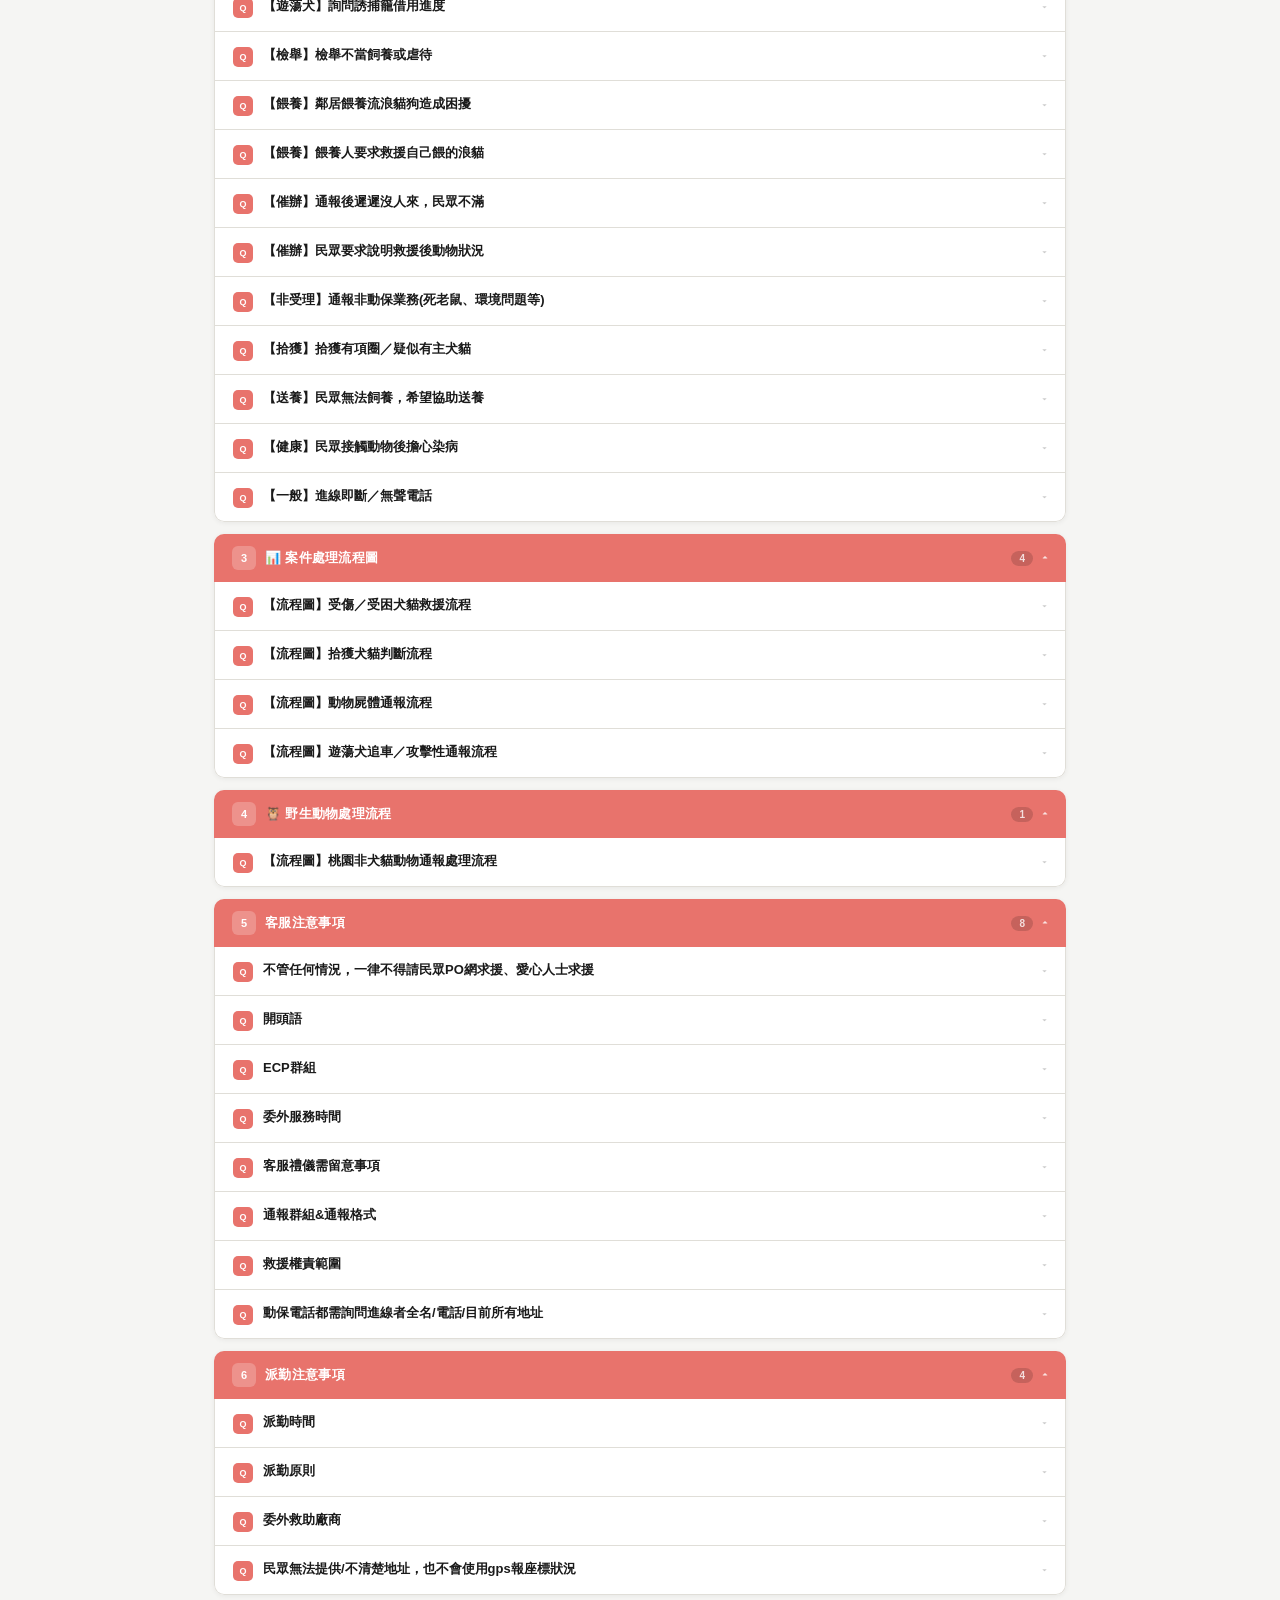
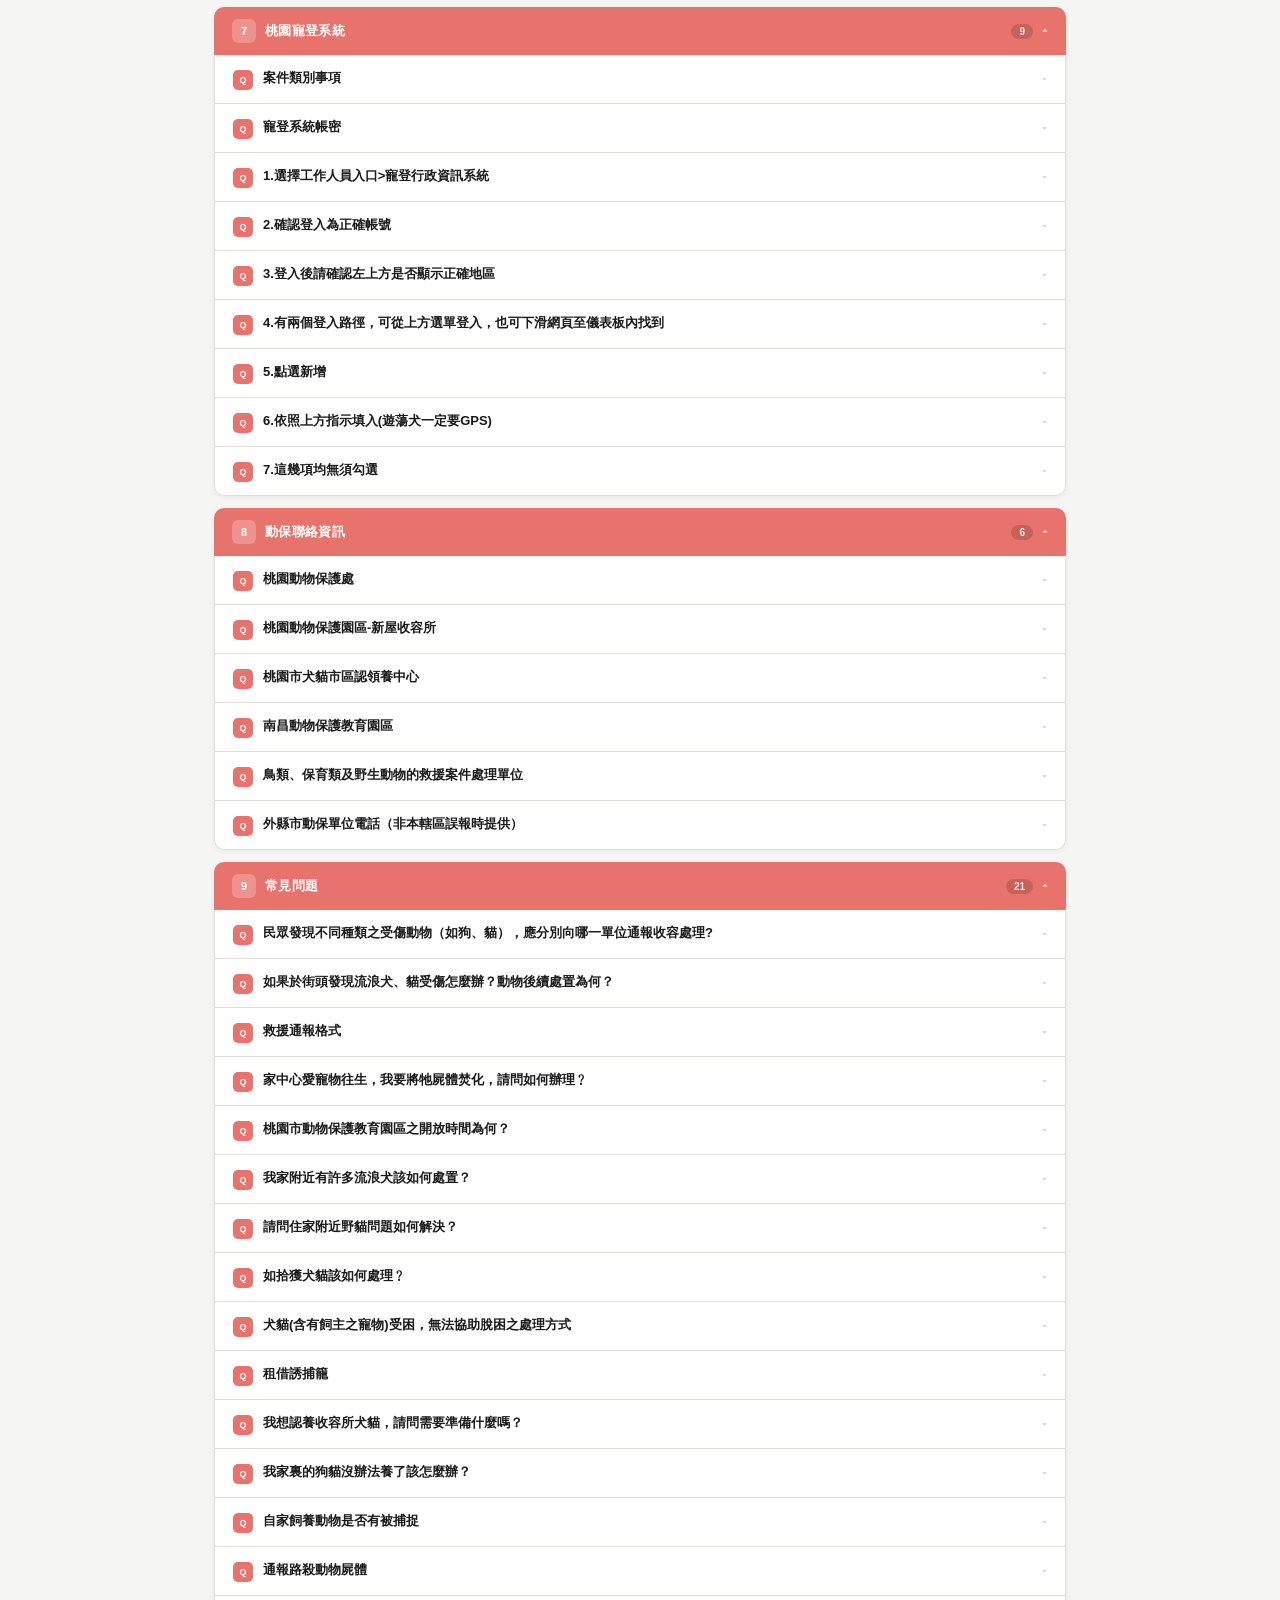
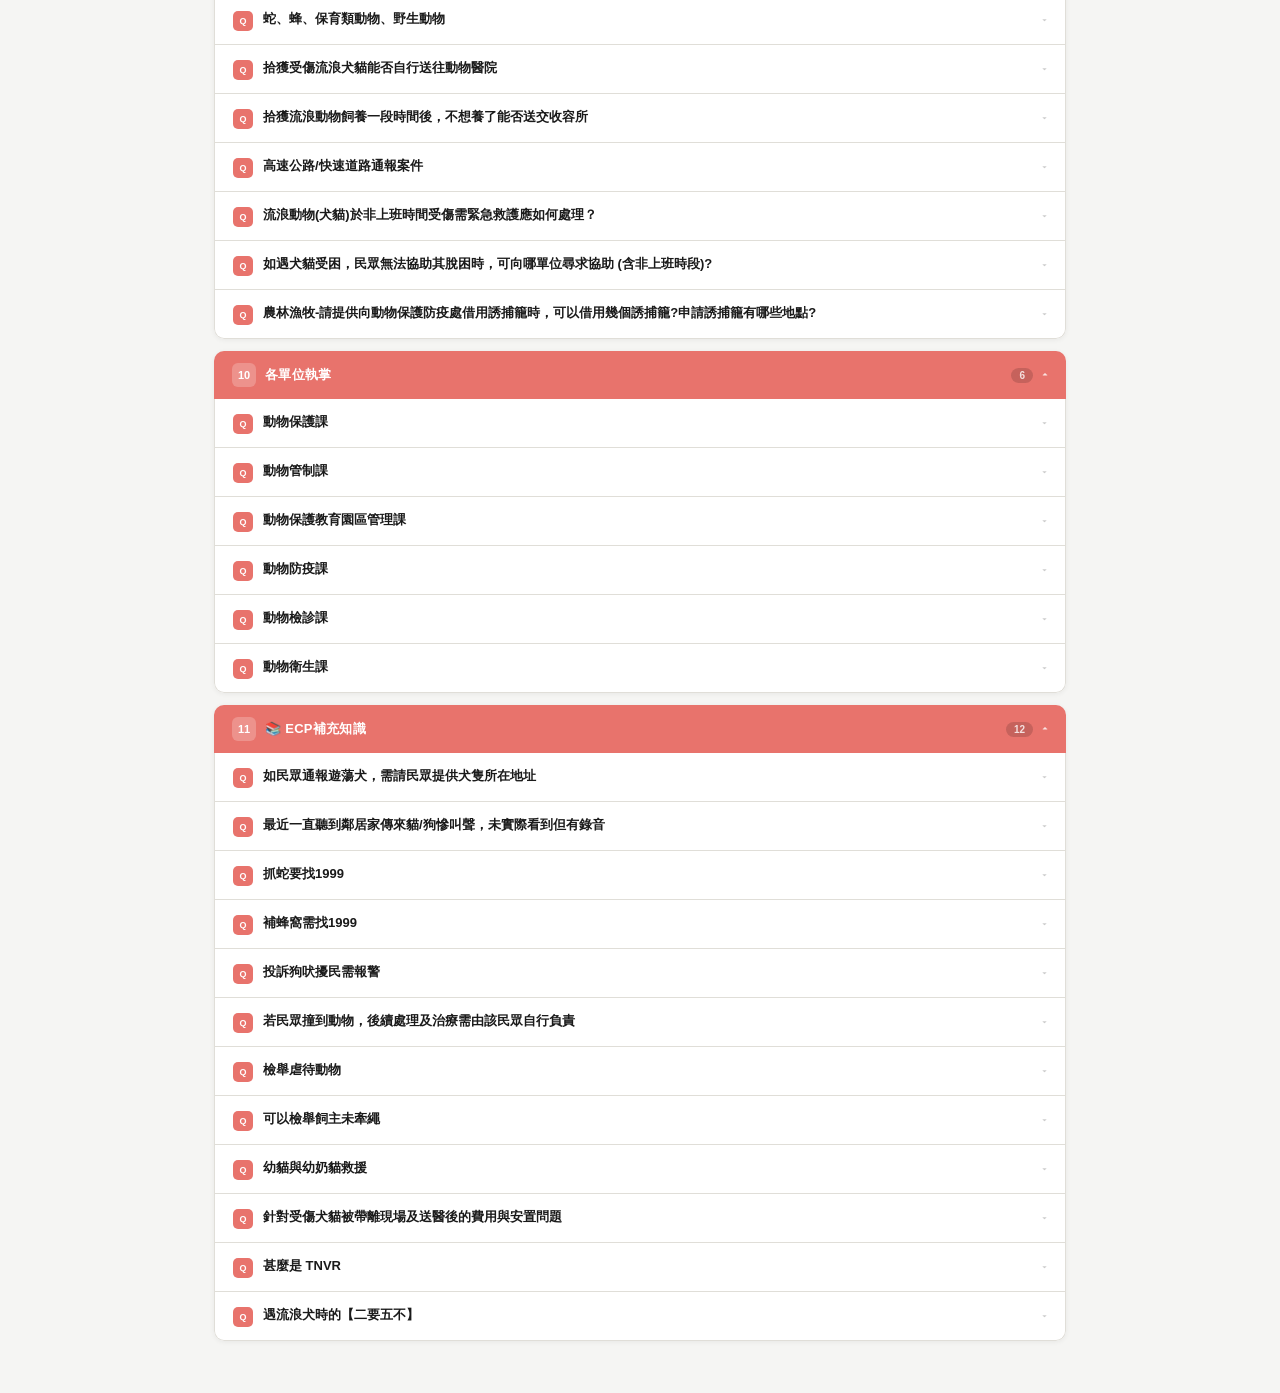
==== commit 556bfda2: "Add files via upload" ====
--- a/index.html
+++ b/index.html
@@ -246,6 +246,9 @@
 .cc-greet{background:var(--cl);border-radius:8px;padding:7px 10px}
 .cc-cp{margin-top:6px;background:#fff;color:var(--cc);border:1.5px solid var(--cm);border-radius:6px;padding:3px 10px;font-size:11px;font-weight:700;cursor:pointer;font-family:inherit}
 .cc-cp:hover{background:var(--cl)}
+.cc-links{grid-column:1/-1;border-top:1px dashed var(--cm);padding-top:10px;display:flex;flex-wrap:wrap;gap:8px;align-items:center}
+.cc-link{display:inline-flex;align-items:center;gap:5px;background:var(--cl);color:var(--cc);border:1.5px solid var(--cm);border-radius:999px;padding:4px 12px;font-size:12.5px;font-weight:800;text-decoration:none}
+.cc-link:hover{background:var(--cc);color:#fff}
 .cc-edit{position:absolute;top:8px;right:10px;background:#E3F2FD;color:#1565C0;border:none;border-radius:5px;padding:3px 9px;font-size:11px;font-weight:700;cursor:pointer;font-family:inherit}
 @media(max-width:680px){#cityCard{grid-template-columns:1fr}}
 #quickBar{display:flex;flex-wrap:wrap;gap:8px;align-items:center;padding:14px 0 2px}
@@ -636,6 +639,7 @@
   '嘉義':{hours:'全年 24 小時',phone:'1959（嘉義市當地直撥）\n05-255-0005、05-255-0006',greet:'嘉義市1959動物保護專線您好，敝姓○，很高興為您服務。\n因立案需要登記資料，請您提供全名、電話、地址。'},
   '彰化':{hours:'上班日 17:00～隔日 08:30\n例假日 00:00～24:00',phone:'1959（彰化當地直撥）\n動防所 04-7620774（下班、假日轉接至本專線）',greet:'彰化縣1959動物保護專線您好，敝姓○，很高興為您服務。\n因立案需要登記資料，請您提供全名、電話、地址。'}
 };
+var PROTECTED_LINK={t:'📖 保育類野生動物名錄（玉山國家公園）',u:'https://www.ysnp.gov.tw/StaticPage/Directory'};
 function getInfo(c){var i=(db&&db[c]&&db[c].info)||{};var d=DEFAULT_INFO[c]||{};return{hours:i.hours||d.hours||'',phone:i.phone||d.phone||'',greet:i.greet||d.greet||''};}
 function renderCityCard(){
   var el=E('cityCard');if(!el)return;
@@ -645,7 +649,8 @@
     +'<div class="cc-item"><div class="cc-lbl">🕘 服務時間</div><div class="cc-val">'+rc(i.hours)+'</div></div>'
     +'<div class="cc-item"><div class="cc-lbl">📞 電話</div><div class="cc-val">'+rc(i.phone)+'</div></div>'
     +'<div class="cc-item"><div class="cc-lbl">💬 開頭語</div><div class="cc-val cc-greet">'+rc(i.greet)+'</div>'
-    +'<button class="cc-cp" onclick="cpGreet()">📋 複製開頭語</button></div>';
+    +'<button class="cc-cp" onclick="cpGreet()">📋 複製開頭語</button></div>'
+    +'<div class="cc-links"><a class="cc-link" href="'+PROTECTED_LINK.u+'" target="_blank" rel="noopener">'+PROTECTED_LINK.t+'</a><span style="font-size:11.5px;color:var(--muted)">不確定是不是保育類時查詢（分一、二、三級）</span></div>';
 }
 function cpGreet(){var t=sc(getInfo(city).greet);if(navigator.clipboard){navigator.clipboard.writeText(t).then(function(){toast('📋 已複製');});}else{var ta=document.createElement('textarea');ta.value=t;document.body.appendChild(ta);ta.select();document.execCommand('copy');document.body.removeChild(ta);toast('📋 已複製');}}
 function openInfo(){var i=getInfo(city);E('infoTitle').textContent='✏ 編輯'+city+'資訊卡';E('infoHours').value=i.hours;E('infoPhone').value=i.phone;E('infoGreet').value=i.greet;E('infoOv').classList.add('open');}
@@ -689,7 +694,8 @@
     E('animAsk').innerHTML='<div class="an-msg">名單裡沒有「'+esc(q)+'」，請先判斷是不是保育類：</div><div class="an-chips">'
       +'<button class="an-chip" onclick="animPickCat(\''+esc(q)+'\',\'protected\')">是保育類</button>'
       +'<button class="an-chip" onclick="animPickCat(\''+esc(q)+'\',\'unknown\')">不是保育類（一般野生動物）</button>'
-      +'<button class="an-chip" onclick="closeAnim();openWild()">🦉 看流程圖判斷</button></div>';
+      +'<button class="an-chip" onclick="closeAnim();openWild()">🦉 看流程圖判斷</button>'
+      +'<a class="an-chip" style="text-decoration:none" href="'+PROTECTED_LINK.u+'" target="_blank" rel="noopener">📖 查保育類名錄</a></div>';
     return;
   }
   E('animSug').innerHTML=list.map(function(x,i){var lab=x.c&&CAT_LABEL[x.c]?CAT_LABEL[x.c][0]:(x.c==='dogcat'?'犬貓':'');return'<button class="an-chip" onclick="animPick('+ANIMALS.indexOf(x)+')">'+esc(x.n)+(lab?'<small>'+esc(lab)+'</small>':'')+'</button>';}).join('');
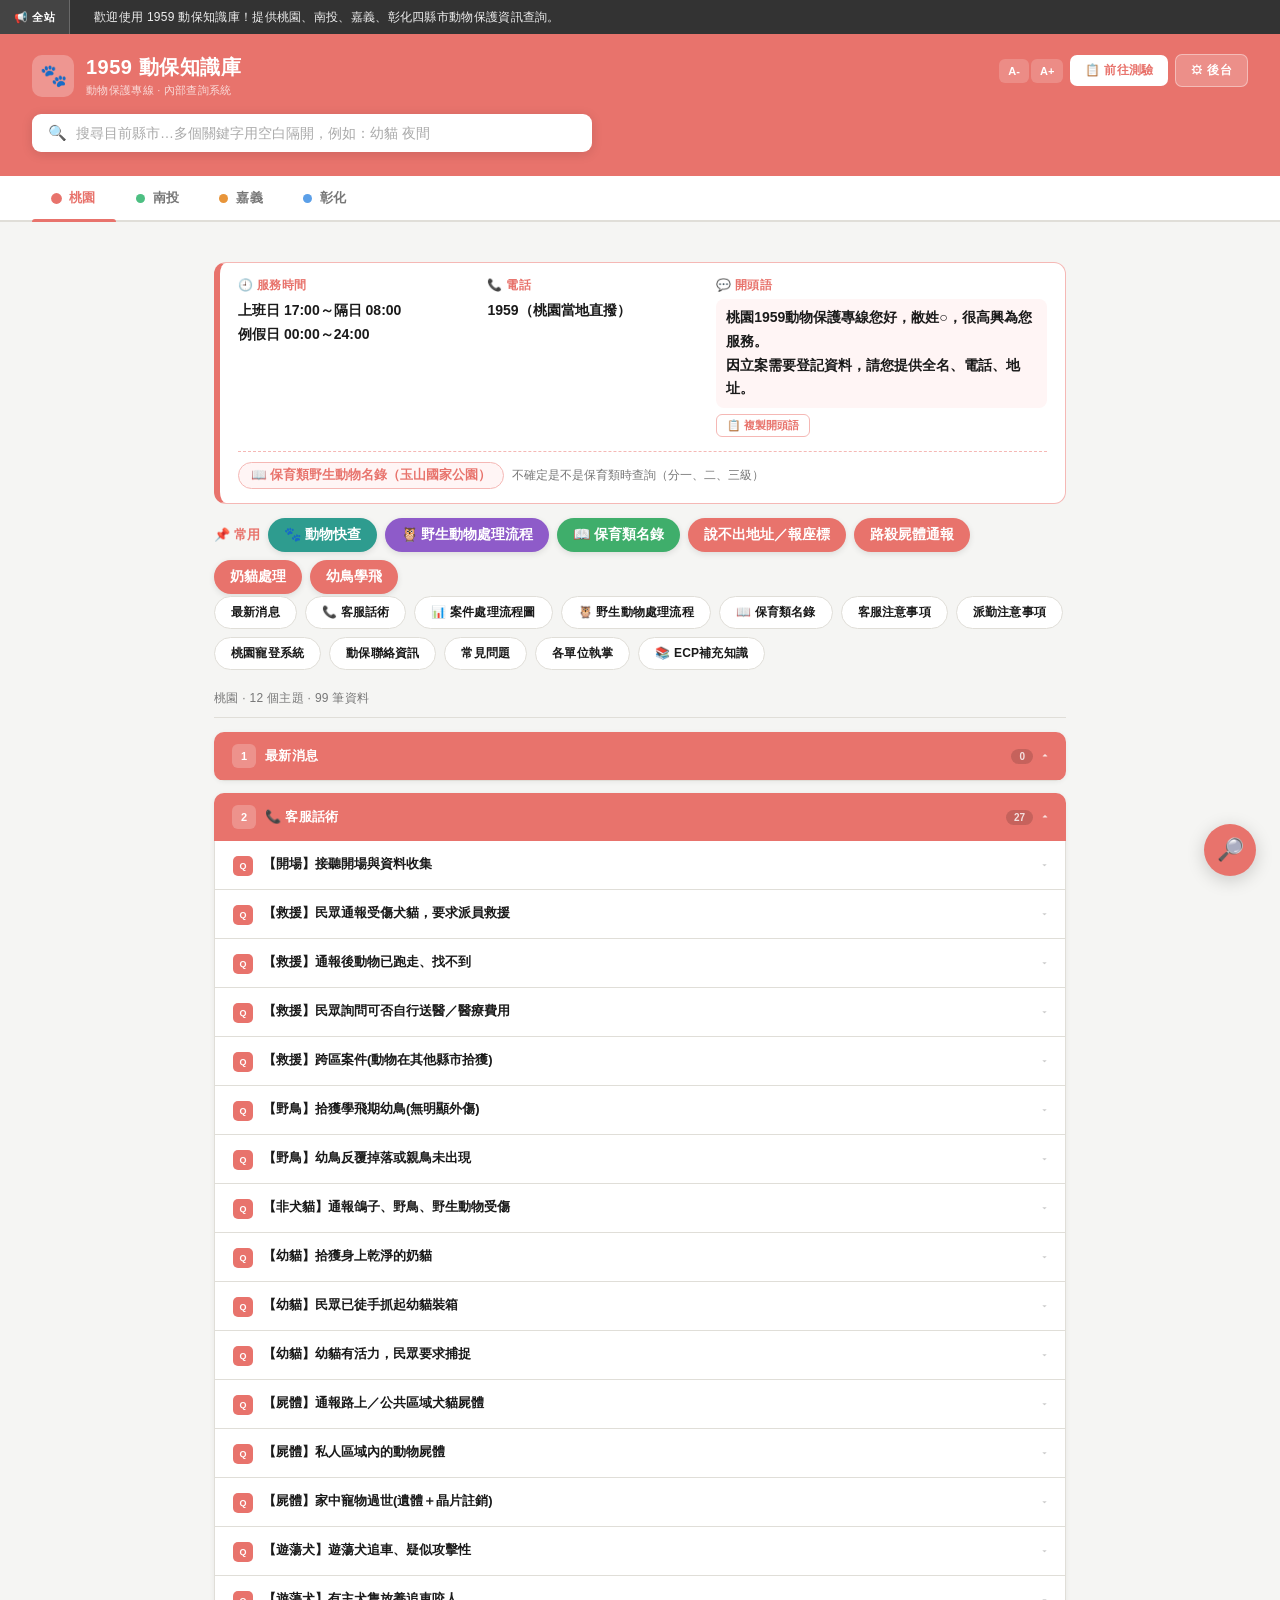
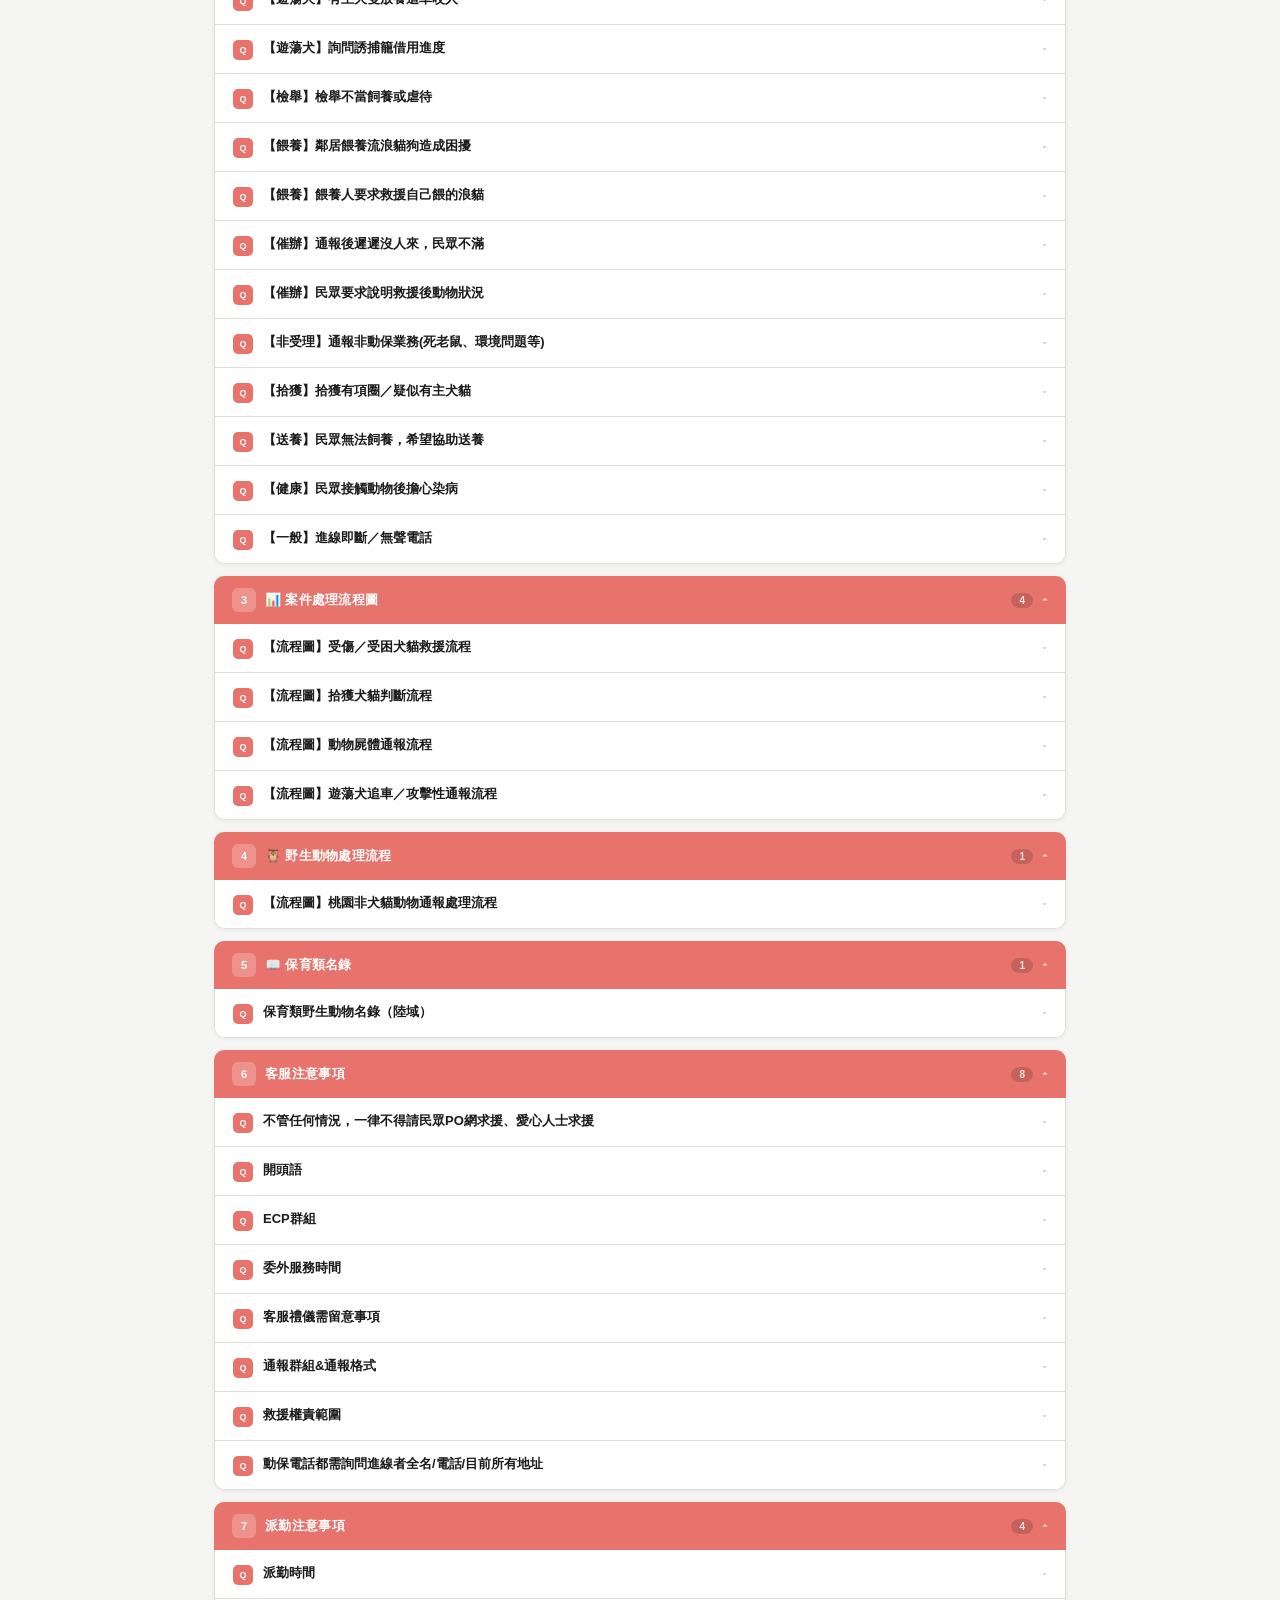
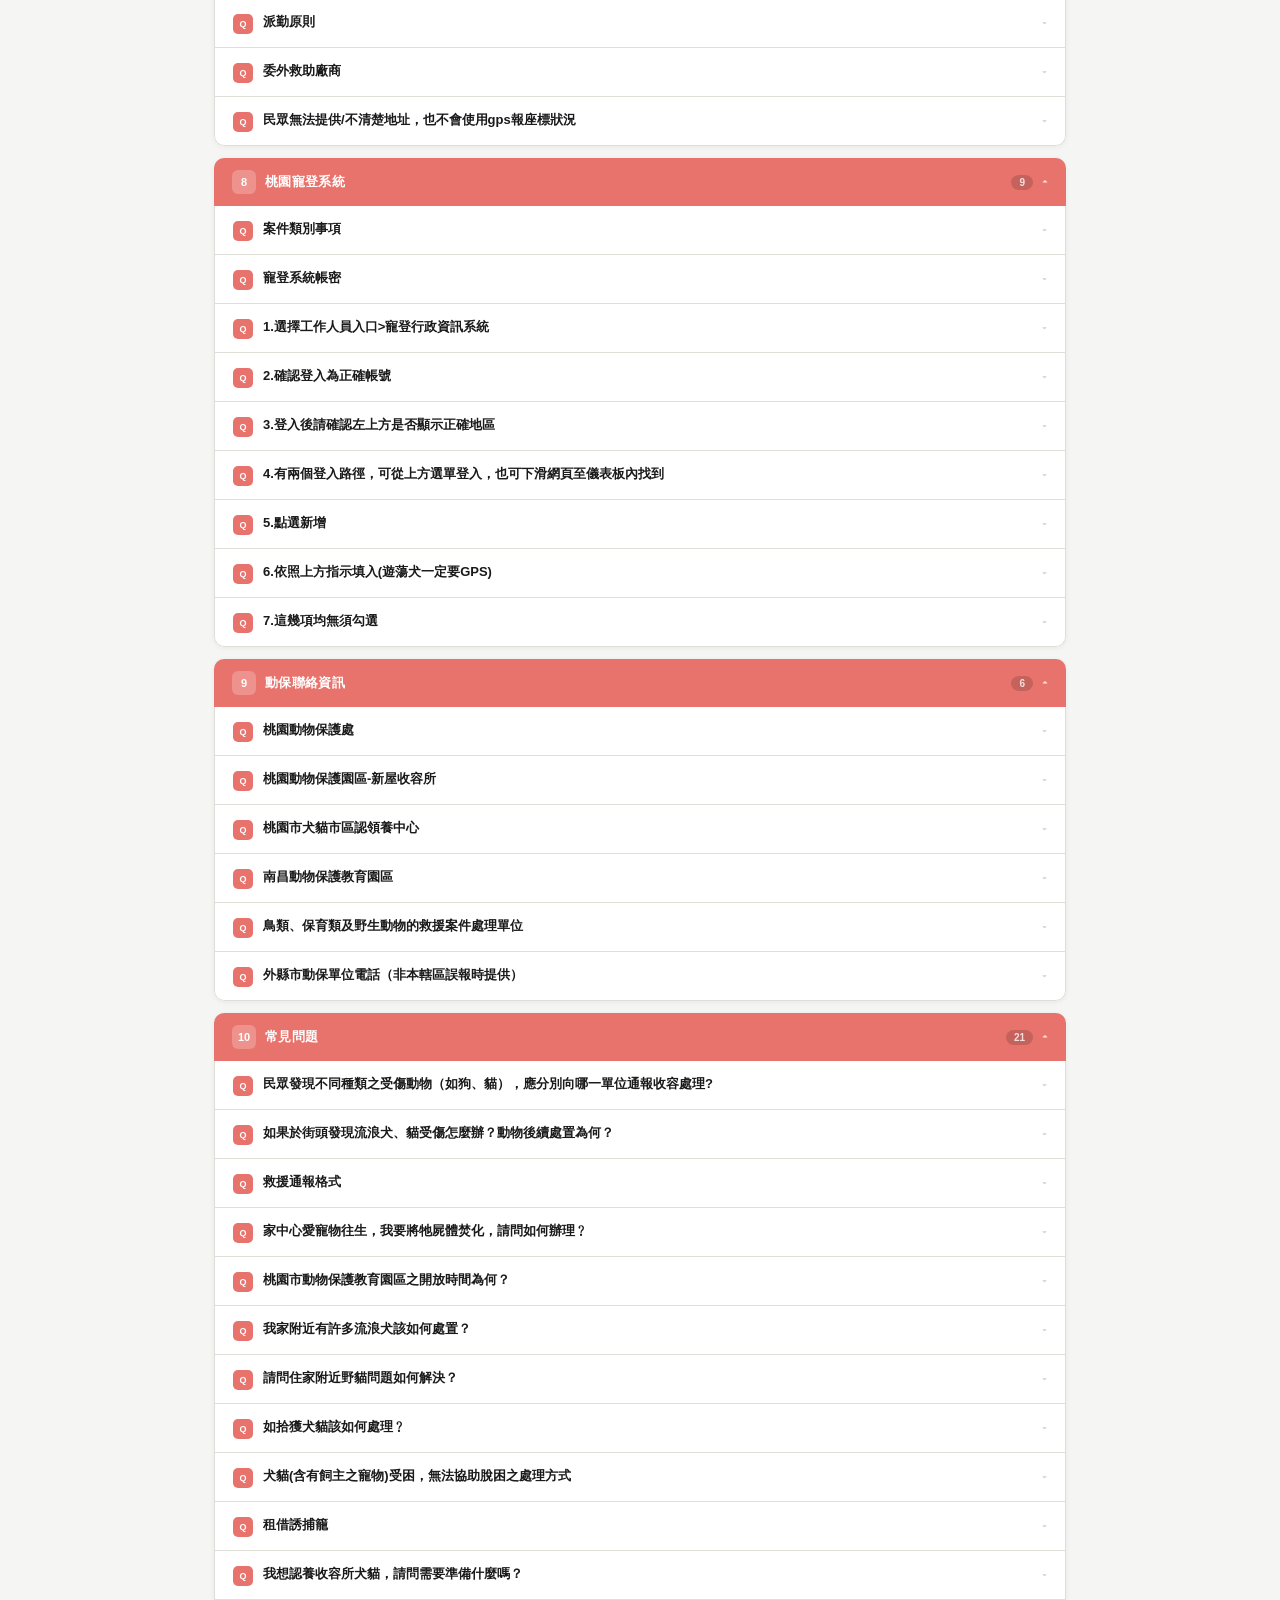
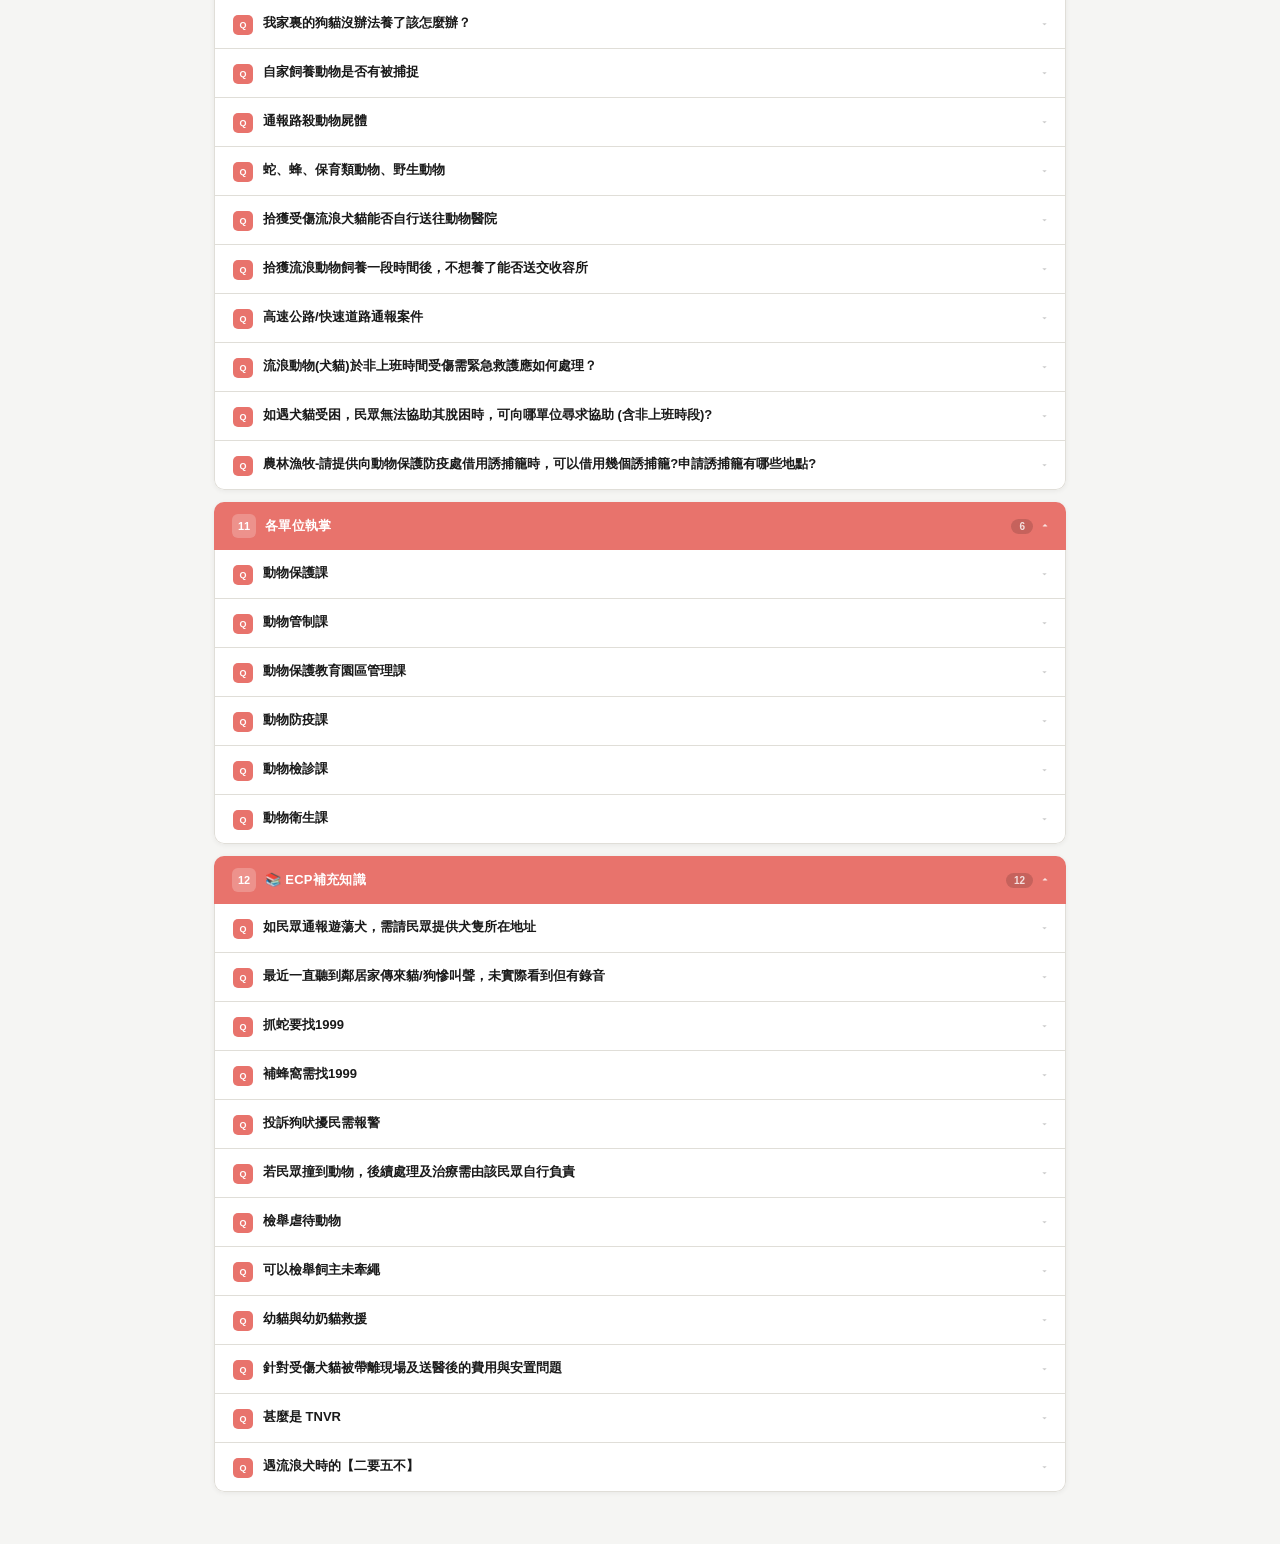
==== commit ce729ce3: "Add files via upload" ====
--- a/index.html
+++ b/index.html
@@ -170,6 +170,7 @@
 .img-wrap img:hover{border-color:var(--cc)}
 .img-wrap.wide img{max-width:100%;width:100%;max-width:900px;border-radius:10px}
 .qbar-btn.qbar-wild{background:#8E5BC9}
+.qbar-btn.qbar-prot{background:#3FAE6B}
 .qbar-btn.qbar-anim{background:#2E9C8F}
 #animOv .modal{max-width:580px}
 .an-step{font-size:12px;font-weight:800;color:var(--cc);margin:14px 0 6px;letter-spacing:.3px}
@@ -372,7 +373,7 @@
 <!-- 主內容 -->
 <div id="mainArea" style="display:block">
   <div id="cityCard"></div>
-  <div id="quickBar"><span class="qbar-lbl">📌 常用</span><button class="qbar-btn qbar-anim" onclick="openAnim()">🐾 動物快查</button><button class="qbar-btn qbar-wild" onclick="openWild()">🦉 野生動物處理流程</button><button class="qbar-btn" onclick="mainFixed('addr')">說不出地址／報座標</button><button class="qbar-btn" onclick="mainFixed('body')">路殺屍體通報</button><button class="qbar-btn" onclick="mainFixed('kitten')">奶貓處理</button><button class="qbar-btn" onclick="mainFixed('bird')">幼鳥學飛</button></div>
+  <div id="quickBar"><span class="qbar-lbl">📌 常用</span><button class="qbar-btn qbar-anim" onclick="openAnim()">🐾 動物快查</button><button class="qbar-btn qbar-wild" onclick="openWild()">🦉 野生動物處理流程</button><button class="qbar-btn qbar-prot" onclick="openProtList()">📖 保育類名錄</button><button class="qbar-btn" onclick="mainFixed('addr')">說不出地址／報座標</button><button class="qbar-btn" onclick="mainFixed('body')">路殺屍體通報</button><button class="qbar-btn" onclick="mainFixed('kitten')">奶貓處理</button><button class="qbar-btn" onclick="mainFixed('bird')">幼鳥學飛</button></div>
   <!-- Chip 分類列 -->
   <div id="chipBar"></div>
   <div class="res-meta" id="resMeta"></div>
@@ -672,16 +673,28 @@
  {n:'白鷺鷥',a:['鷺鷥','鷺'],c:'bird'},{n:'黑冠麻鷺',a:['大笨鳥'],c:'bird'},{n:'夜鷹',a:[],c:'bird'},{n:'夜鷺',a:['暗光鳥'],c:'bird'},
  {n:'五色鳥',a:[],c:'bird'},{n:'紅冠水雞',a:['水雞'],c:'bird'},{n:'鳥',a:['小鳥','野鳥','雛鳥','幼鳥','鳥類'],c:'bird'},
  {n:'松鼠',a:[],c:'small'},{n:'蝙蝠',a:[],c:'small'},{n:'烏龜',a:['斑龜','龜','鱉'],c:'small'},
- {n:'山羌',a:['羌'],c:'large'},{n:'水鹿',a:['鹿'],c:'large'},{n:'猴子',a:['獼猴','台灣獼猴','猴'],c:'monkey'},
+ {n:'山羌',a:['羌'],c:'large'},{n:'猴子',a:['獼猴','台灣獼猴','猴'],c:'monkey'},
  {n:'巴西龜',a:['紅耳龜'],c:'alien'},{n:'綠鬣蜥',a:['鬣蜥','蜥蜴'],c:'iguana'},
  {n:'蛇',a:['蛇類','毒蛇','龜殼花','眼鏡蛇','雨傘節'],c:'snake'},{n:'蜂',a:['蜂窩','虎頭蜂','蜜蜂','蜂巢'],c:'bee'},
  {n:'狗',a:['犬','狗狗','流浪狗','小狗'],c:'dogcat'},{n:'貓',a:['貓咪','流浪貓','小貓','奶貓'],c:'dogcat'}
 ];
+var PROT_LIST=[{"n": "臺灣雲豹", "a": [], "lv": "I"}, {"n": "石虎", "a": [], "lv": "I"}, {"n": "水獺", "a": [], "lv": "I"}, {"n": "臺灣黑熊", "a": [], "lv": "I"}, {"n": "臺灣狐蝠", "a": [], "lv": "I"}, {"n": "赫氏角鷹", "a": ["熊鷹"], "lv": "I"}, {"n": "草鴞", "a": [], "lv": "I"}, {"n": "山麻雀", "a": [], "lv": "I"}, {"n": "黑面琵鷺", "a": [], "lv": "I"}, {"n": "食蛇龜", "a": [], "lv": "I"}, {"n": "柴棺龜", "a": [], "lv": "I"}, {"n": "赤腹游蛇", "a": [], "lv": "I"}, {"n": "金絲蛇", "a": [], "lv": "I"}, {"n": "臺灣山椒魚", "a": [], "lv": "I"}, {"n": "楚南氏山椒魚", "a": [], "lv": "I"}, {"n": "觀霧山椒魚", "a": [], "lv": "I"}, {"n": "南湖山椒魚", "a": [], "lv": "I"}, {"n": "麝香貓", "a": [], "lv": "II"}, {"n": "無尾葉鼻蝠", "a": [], "lv": "II"}, {"n": "穿山甲", "a": ["中國鲮鯉"], "lv": "II"}, {"n": "水鼩", "a": [], "lv": "II"}, {"n": "黃鸝", "a": [], "lv": "II"}, {"n": "林鵰", "a": [], "lv": "II"}, {"n": "鴛鴦", "a": [], "lv": "II"}, {"n": "花臉鴨", "a": ["巴鴨"], "lv": "II"}, {"n": "水雉", "a": ["雉尾水雉"], "lv": "II"}, {"n": "彩鷸", "a": [], "lv": "II"}, {"n": "唐白鷺", "a": [], "lv": "II"}, {"n": "黑頭白鹮", "a": [], "lv": "II"}, {"n": "小剪尾", "a": [], "lv": "II"}, {"n": "日本松雀鷹", "a": [], "lv": "II"}, {"n": "北雀鷹", "a": [], "lv": "II"}, {"n": "赤腹鷹", "a": [], "lv": "II"}, {"n": "鳳頭蒼鷹", "a": [], "lv": "II"}, {"n": "松雀鷹", "a": ["雀鷹"], "lv": "II"}, {"n": "灰面鵟鷹", "a": ["灰面鷲"], "lv": "II"}, {"n": "鵟", "a": [], "lv": "II"}, {"n": "灰澤鵟", "a": ["灰鷂"], "lv": "II"}, {"n": "花澤鵟", "a": ["鵲鷂"], "lv": "II"}, {"n": "澤鵟", "a": ["東方澤鵟", "東方澤鷂"], "lv": "II"}, {"n": "黑翅鳶", "a": [], "lv": "II"}, {"n": "黑鳶", "a": ["老鷹"], "lv": "II"}, {"n": "魚鷹", "a": [], "lv": "II"}, {"n": "東方蜂鷹", "a": ["蜂鷹", "雕頭鷹"], "lv": "II"}, {"n": "大冠鷲", "a": [], "lv": "II"}, {"n": "燕隼", "a": [], "lv": "II"}, {"n": "紅隼", "a": [], "lv": "II"}, {"n": "遊隼", "a": ["隼"], "lv": "II"}, {"n": "短耳鴞", "a": [], "lv": "II"}, {"n": "長耳鴞", "a": [], "lv": "II"}, {"n": "鵂鶹", "a": [], "lv": "II"}, {"n": "黃魚鴞", "a": [], "lv": "II"}, {"n": "褐鷹鴞", "a": [], "lv": "II"}, {"n": "領角鴞", "a": [], "lv": "II"}, {"n": "蘭嶼角鴞", "a": ["優雅角鴞"], "lv": "II"}, {"n": "黃嘴角鴞", "a": [], "lv": "II"}, {"n": "東方角鴞", "a": [], "lv": "II"}, {"n": "灰林鴞", "a": [], "lv": "II"}, {"n": "褐林鴞", "a": [], "lv": "II"}, {"n": "藍胸鶉", "a": [], "lv": "II"}, {"n": "藍腹鷴", "a": [], "lv": "II"}, {"n": "環頸雉", "a": [], "lv": "II"}, {"n": "黑長尾雉", "a": ["帝雉"], "lv": "II"}, {"n": "花翅山椒鳥", "a": [], "lv": "II"}, {"n": "野鵐", "a": ["繡眼鵐"], "lv": "II"}, {"n": "紫壽帶", "a": ["綬帶鳥"], "lv": "II"}, {"n": "朱鸝", "a": [], "lv": "II"}, {"n": "黃山雀", "a": [], "lv": "II"}, {"n": "赤腹山雀", "a": [], "lv": "II"}, {"n": "仙八色鶇", "a": ["八色鳥"], "lv": "II"}, {"n": "烏頭翁", "a": [], "lv": "II"}, {"n": "八哥", "a": [], "lv": "II"}, {"n": "白喉噪眉", "a": ["白喉笑鶇"], "lv": "II"}, {"n": "棕噪眉", "a": ["竹鳥"], "lv": "II"}, {"n": "臺灣畫眉", "a": [], "lv": "II"}, {"n": "白頭鶇", "a": [], "lv": "II"}, {"n": "大赤啄木", "a": [], "lv": "II"}, {"n": "綠啄木", "a": [], "lv": "II"}, {"n": "琵嘴鷸", "a": [], "lv": "II"}, {"n": "青頭潛鴨", "a": [], "lv": "II"}, {"n": "金鵐", "a": [], "lv": "II"}, {"n": "紅頭綠鳩", "a": [], "lv": "II"}, {"n": "呂氏攀蜥", "a": [], "lv": "II"}, {"n": "牧氏攀蜥", "a": [], "lv": "II"}, {"n": "哈特氏蛇蜥", "a": ["蛇蜥", "臺灣蛇蜥"], "lv": "II"}, {"n": "菊池氏壁虎", "a": ["蘭嶼守宮", "菊池氏蚧蛤"], "lv": "II"}, {"n": "雅美鱗趾虎", "a": ["雅美麟趾蝎虎"], "lv": "II"}, {"n": "唐水蛇", "a": [], "lv": "II"}, {"n": "梭德氏帶紋赤蛇", "a": ["帶紋赤蛇"], "lv": "II"}, {"n": "阿里山龜殼花", "a": [], "lv": "II"}, {"n": "百步蛇", "a": [], "lv": "II"}, {"n": "鎖蛇", "a": [], "lv": "II"}, {"n": "金龜", "a": [], "lv": "II"}, {"n": "阿里山山椒魚", "a": [], "lv": "II"}, {"n": "諸羅樹蛙", "a": [], "lv": "II"}, {"n": "橙腹樹蛙", "a": [], "lv": "II"}, {"n": "豎琴蛙", "a": [], "lv": "II"}, {"n": "臺北赤蛙", "a": [], "lv": "II"}, {"n": "臺灣野山羊", "a": [], "lv": "III"}, {"n": "臺灣水鹿", "a": [], "lv": "III"}, {"n": "臺灣小黃鼠狼", "a": [], "lv": "III"}, {"n": "棕簑貓", "a": ["食蟹獴"], "lv": "III"}, {"n": "黃喉貂", "a": [], "lv": "III"}, {"n": "燕鴴", "a": [], "lv": "III"}, {"n": "半蹼鷸", "a": [], "lv": "III"}, {"n": "白腰杓鷸", "a": ["大杓鷸"], "lv": "III"}, {"n": "麻鷺", "a": [], "lv": "III"}, {"n": "鉛色水鶇", "a": [], "lv": "III"}, {"n": "臺灣山鷓鴣", "a": ["深山竹雞"], "lv": "III"}, {"n": "臺灣藍鵲", "a": [], "lv": "III"}, {"n": "紅尾伯勞", "a": [], "lv": "III"}, {"n": "白眉林鴝", "a": [], "lv": "III"}, {"n": "黃腹琉璃", "a": [], "lv": "III"}, {"n": "煤山雀", "a": [], "lv": "III"}, {"n": "綠背山雀", "a": ["青背山雀"], "lv": "III"}, {"n": "臺灣戴菊", "a": ["火冠戴菊鳥"], "lv": "III"}, {"n": "飯島柳鶯", "a": ["艾吉柳鶯"], "lv": "III"}, {"n": "紋翼畫眉", "a": [], "lv": "III"}, {"n": "白尾鴝", "a": [], "lv": "III"}, {"n": "林三趾鶉", "a": [], "lv": "III"}, {"n": "臺灣朱雀", "a": [], "lv": "III"}, {"n": "長尾鳩", "a": [], "lv": "III"}, {"n": "紅腰杓鷸", "a": [], "lv": "III"}, {"n": "栗背林鴝", "a": [], "lv": "III"}, {"n": "黃胸藪眉", "a": [], "lv": "III"}, {"n": "白耳畫眉", "a": [], "lv": "III"}, {"n": "黑頭文鳥", "a": [], "lv": "III"}, {"n": "冠羽畫眉", "a": [], "lv": "III"}, {"n": "岩鷚", "a": [], "lv": "III"}, {"n": "董雞", "a": [], "lv": "III"}, {"n": "黑尾鷸", "a": [], "lv": "III"}, {"n": "大濱鷸", "a": [], "lv": "III"}, {"n": "紅腹濱鷸", "a": [], "lv": "III"}, {"n": "梭德氏草蜥", "a": ["南臺草蜥"], "lv": "III"}, {"n": "高砂蛇", "a": [], "lv": "III"}, {"n": "黑眉錦蛇", "a": ["錦蛇"], "lv": "III"}, {"n": "鉛色水蛇", "a": [], "lv": "III"}, {"n": "斯文豪氏游蛇", "a": [], "lv": "III"}, {"n": "環紋赤蛇", "a": [], "lv": "III"}, {"n": "菊池氏龜殼花", "a": [], "lv": "III"}, {"n": "草花蛇", "a": [], "lv": "III"}, {"n": "翡翠樹蛙", "a": [], "lv": "III"}, {"n": "臺北樹蛙", "a": [], "lv": "III"}, {"n": "金線蛙", "a": [], "lv": "III"}];
+(function(){
+  function nz(x){return (x||'').replace(/臺/g,'台');}
+  var have={};ANIMALS.forEach(function(x){[x.n].concat(x.a).forEach(function(k){have[nz(k)]=x;});});
+  PROT_LIST.forEach(function(p){
+    var hit=have[nz(p.n)]||p.a.map(function(a){return have[nz(a)];}).filter(Boolean)[0];
+    if(hit){hit.lv=hit.lv||p.lv; if(hit.n==='水鹿'){hit.c='protected';} return;}
+    var o={n:p.n,a:p.a.slice(),c:'protected',lv:p.lv};
+    if(p.n==='臺灣水鹿')o.a.push('水鹿','鹿');
+    ANIMALS.push(o);[o.n].concat(o.a).forEach(function(k){have[nz(k)]=o;});
+  });
+})();
 var CAT_LABEL={unknown:['一般野生動物','#3FAE6B'],civet:['白鼻心／鼬獾','#E8953A'],shihu:['保育類（石虎）','#D9534F'],protected:['保育類','#D9534F'],bird:['一般野生動物','#3FAE6B'],pigeon:['一般野生（鴿子）','#3FAE6B'],small:['一般野生動物','#3FAE6B'],large:['大型野生動物','#3FAE6B'],monkey:['野生動物（猴子）','#3FAE6B'],alien:['外來種','#888'],iguana:['外來種（綠鬣蜥）','#888'],snake:['蛇','#6D4C41'],bee:['蜂','#6D4C41']};
 var CAT_FALL={unknown:['unknown','default'],shihu:['shihu','protected','default'],protected:['protected','default'],civet:['civet','default'],bird:['bird','default'],pigeon:['pigeon','bird','default'],alien:['alien','bird','default'],small:['small','default'],large:['large','default'],monkey:['monkey','default'],iguana:['iguana','default'],snake:['snake','default'],bee:['bee','default']};
 var COND_LABEL={hurt:'受傷',dead:'死亡',ok:'沒受傷（闖入、幼鳥）'};
 var animSel=null,animCat='',animCond='';
-function animMatch(q){q=q.trim();if(!q)return[];var hit=[];ANIMALS.forEach(function(x){var names=[x.n].concat(x.a);var sc=-1;names.forEach(function(nm){if(nm===q)sc=Math.max(sc,3);else if(nm.indexOf(q)===0)sc=Math.max(sc,2);else if(nm.indexOf(q)>=0||q.indexOf(nm)>=0&&nm.length>=2)sc=Math.max(sc,1);});if(sc>=0)hit.push({x:x,sc:sc});});hit.sort(function(a,b){return b.sc-a.sc;});return hit.slice(0,12).map(function(h){return h.x;});}
+function animMatch(q){q=q.trim().replace(/臺/g,'台');if(!q)return[];var hit=[];ANIMALS.forEach(function(x){var names=[x.n].concat(x.a).map(function(k){return k.replace(/臺/g,'台');});var sc=-1;names.forEach(function(nm){if(nm===q)sc=Math.max(sc,3);else if(nm.indexOf(q)===0)sc=Math.max(sc,2);else if(nm.indexOf(q)>=0||q.indexOf(nm)>=0&&nm.length>=2)sc=Math.max(sc,1);});if(sc>=0)hit.push({x:x,sc:sc});});hit.sort(function(a,b){return b.sc-a.sc;});return hit.slice(0,12).map(function(h){return h.x;});}
 function openAnim(){if(!db||!db[city])return;E('animCity').textContent=city;animReset();E('animOv').classList.add('open');setTimeout(function(){E('animInput').focus();},80);}
 function closeAnim(){E('animOv').classList.remove('open');}
 function animReset(){animSel=null;animCat='';animCond='';E('animInput').value='';E('animSug').innerHTML='';E('animAsk').innerHTML='';E('animCondBox').innerHTML='';E('animResult').innerHTML='';var i=E('animInput');if(i)i.focus();}
@@ -698,18 +711,18 @@
       +'<a class="an-chip" style="text-decoration:none" href="'+PROTECTED_LINK.u+'" target="_blank" rel="noopener">📖 查保育類名錄</a></div>';
     return;
   }
-  E('animSug').innerHTML=list.map(function(x,i){var lab=x.c&&CAT_LABEL[x.c]?CAT_LABEL[x.c][0]:(x.c==='dogcat'?'犬貓':'');return'<button class="an-chip" onclick="animPick('+ANIMALS.indexOf(x)+')">'+esc(x.n)+(lab?'<small>'+esc(lab)+'</small>':'')+'</button>';}).join('');
+  E('animSug').innerHTML=list.map(function(x,i){var lab=x.c&&CAT_LABEL[x.c]?CAT_LABEL[x.c][0]:(x.c==='dogcat'?'犬貓':'');if(x.lv&&(x.c==='protected'||x.c==='shihu'))lab='保育類 '+x.lv+' 級';return'<button class="an-chip" onclick="animPick('+ANIMALS.indexOf(x)+')">'+esc(x.n)+(lab?'<small>'+esc(lab)+'</small>':'')+'</button>';}).join('');
 }
 function animKey(e){if(e.key==='Enter'){e.preventDefault();var l=animMatch(E('animInput').value);if(l.length)animPick(ANIMALS.indexOf(l[0]));}else if(e.key==='Escape'){closeAnim();}}
 function animPick(idx){
-  var x=ANIMALS[idx];animSel={n:x.n};E('animInput').value=x.n;E('animSug').innerHTML='<button class="an-chip on">'+esc(x.n)+'</button>';
+  var x=ANIMALS[idx];animSel={n:x.n,lv:x.lv||''};E('animInput').value=x.n;E('animSug').innerHTML='<button class="an-chip on">'+esc(x.n)+'</button>';
   E('animResult').innerHTML='';E('animCondBox').innerHTML='';
   if(x.c==='dogcat'){E('animAsk').innerHTML='<div class="an-msg">🐶🐱 犬貓請依知識庫的犬貓流程處理（📞 客服話術、📊 案件處理流程圖）。</div>';return;}
   if(x.ask){E('animAsk').innerHTML='<div class="an-step">② '+esc(x.ask.q)+'</div><div class="an-chips">'+x.ask.opts.map(function(o){return'<button class="an-chip" onclick="animPickCat(\''+esc(x.n)+'\',\''+o.c+'\',this)">'+esc(o.l)+'</button>';}).join('')+'</div>';return;}
   E('animAsk').innerHTML='';animPickCat(x.n,x.c);
 }
 function animPickCat(name,cat,btn){
-  animSel={n:name};animCat=cat;
+  var _lv=(animSel&&animSel.n===name)?animSel.lv:'';animSel={n:name,lv:_lv};animCat=cat;
   if(btn){btn.parentNode.querySelectorAll('.an-chip').forEach(function(b){b.classList.remove('on');});btn.classList.add('on');}
   var step=E('animAsk').innerHTML?'③':'②';
   E('animCondBox').innerHTML='<div class="an-step">'+step+' 動物狀況</div><div class="an-conds">'
@@ -721,7 +734,7 @@
   animCond=cond;['hurt','dead','ok'].forEach(function(k){var b=E('ancond_'+k);if(b)b.classList.toggle('on',k===cond);});
   var r=animRule(animCat,cond);var lab=CAT_LABEL[animCat]||['',''];
   if(!r){E('animResult').innerHTML='<div class="an-msg">目前沒有這個情況的資料，請查知識庫或 LINE 群組詢問。</div>';return;}
-  var h='<div class="an-res"><h4>'+esc(animSel.n)+'・'+COND_LABEL[cond]+(lab[0]?'<span class="an-badge" style="background:'+lab[1]+'">'+esc(lab[0])+'</span>':'')+'</h4>'
+  var h='<div class="an-res"><h4>'+esc(animSel.n)+'・'+COND_LABEL[cond]+(lab[0]?'<span class="an-badge" style="background:'+lab[1]+'">'+esc(lab[0])+((animSel.lv&&(animCat==='protected'||animCat==='shihu'))?'（第 '+animSel.lv+' 級）':'')+'</span>':'')+'</h4>'
     +'<div class="an-sec"><div class="an-lbl">✅ 處理方式</div><div class="an-val an-act">'+rc(r.act)+'</div></div>'
     +(r.tel?'<div class="an-sec"><div class="an-lbl">📞 電話</div><div class="an-val">'+rc(r.tel)+'</div></div>':'')
     +(r.say?'<div class="an-sec"><div class="an-lbl">💬 跟民眾說</div><div class="an-val an-say">'+rc(r.say)+'</div></div>':'')
@@ -792,10 +805,12 @@
   for(var ti=0;ti<topics.length;ti++){for(var ii=0;ii<topics[ti].items.length;ii++){if(test(topics[ti].items[ii])){gotoRes(city,ti,ii);return;}}}
   toast('目前縣市找不到這筆常用資料');
 }
-function openWild(){
+function openWild(){openTopicByName('野生動物處理流程');}
+function openProtList(){openTopicByName('保育類名錄');}
+function openTopicByName(key){
   if(!db||!db[city])return;
-  var ti=-1;db[city].topics.forEach(function(t,i){if(ti<0&&t.name.indexOf('野生動物處理流程')>=0)ti=i;});
-  if(ti<0){toast('目前縣市還沒有野生動物處理流程');return;}
+  var ti=-1;db[city].topics.forEach(function(t,i){if(ti<0&&t.name.indexOf(key)>=0)ti=i;});
+  if(ti<0){toast('目前縣市還沒有這個分類');return;}
   curChip=ti;renderChips();renderContent();
   setTimeout(function(){var a=E('qaa'+ti+'_0');if(a&&!a.classList.contains('open'))togQA(ti,0);
     var el=E('topic'+ti);if(el){var stick=E('topStick'),off=stick?stick.getBoundingClientRect().bottom:0;window.scrollTo({top:Math.max(0,el.getBoundingClientRect().top+window.pageYOffset-off-10),behavior:'smooth'});}},80);
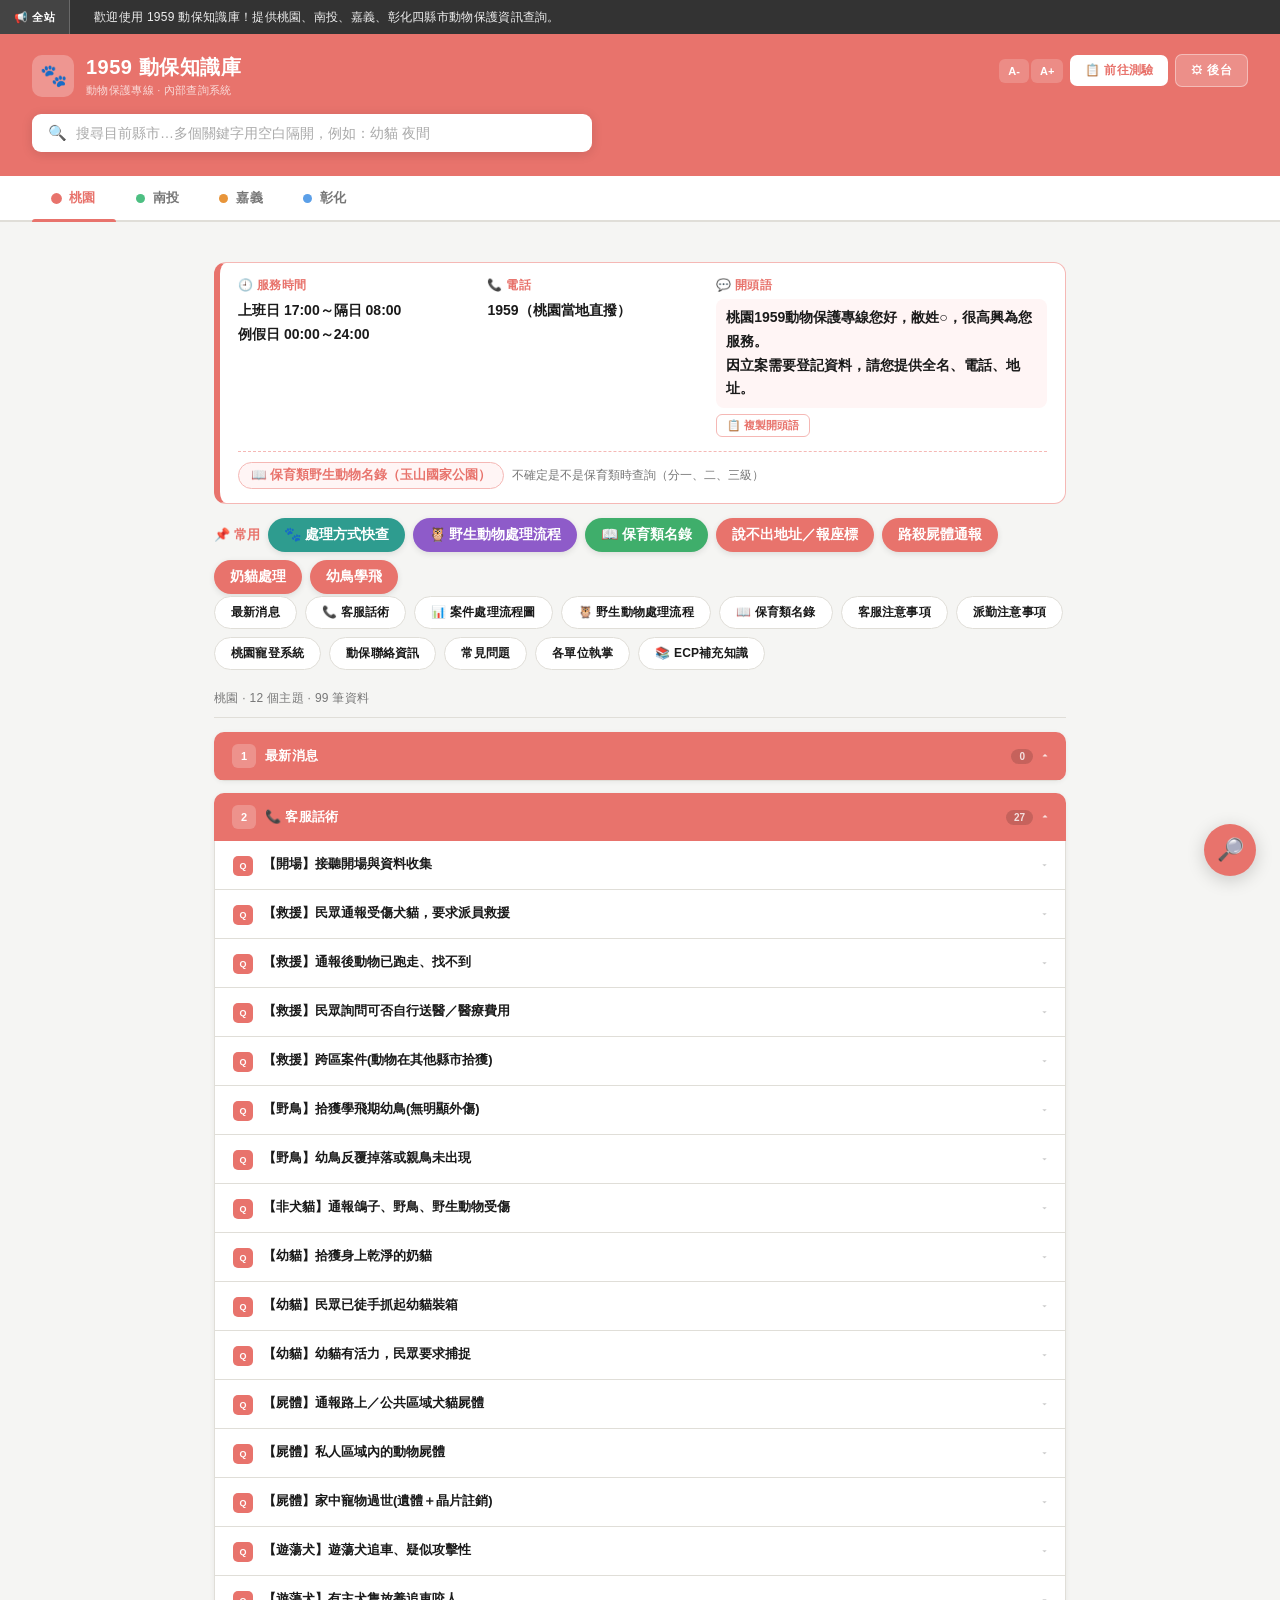
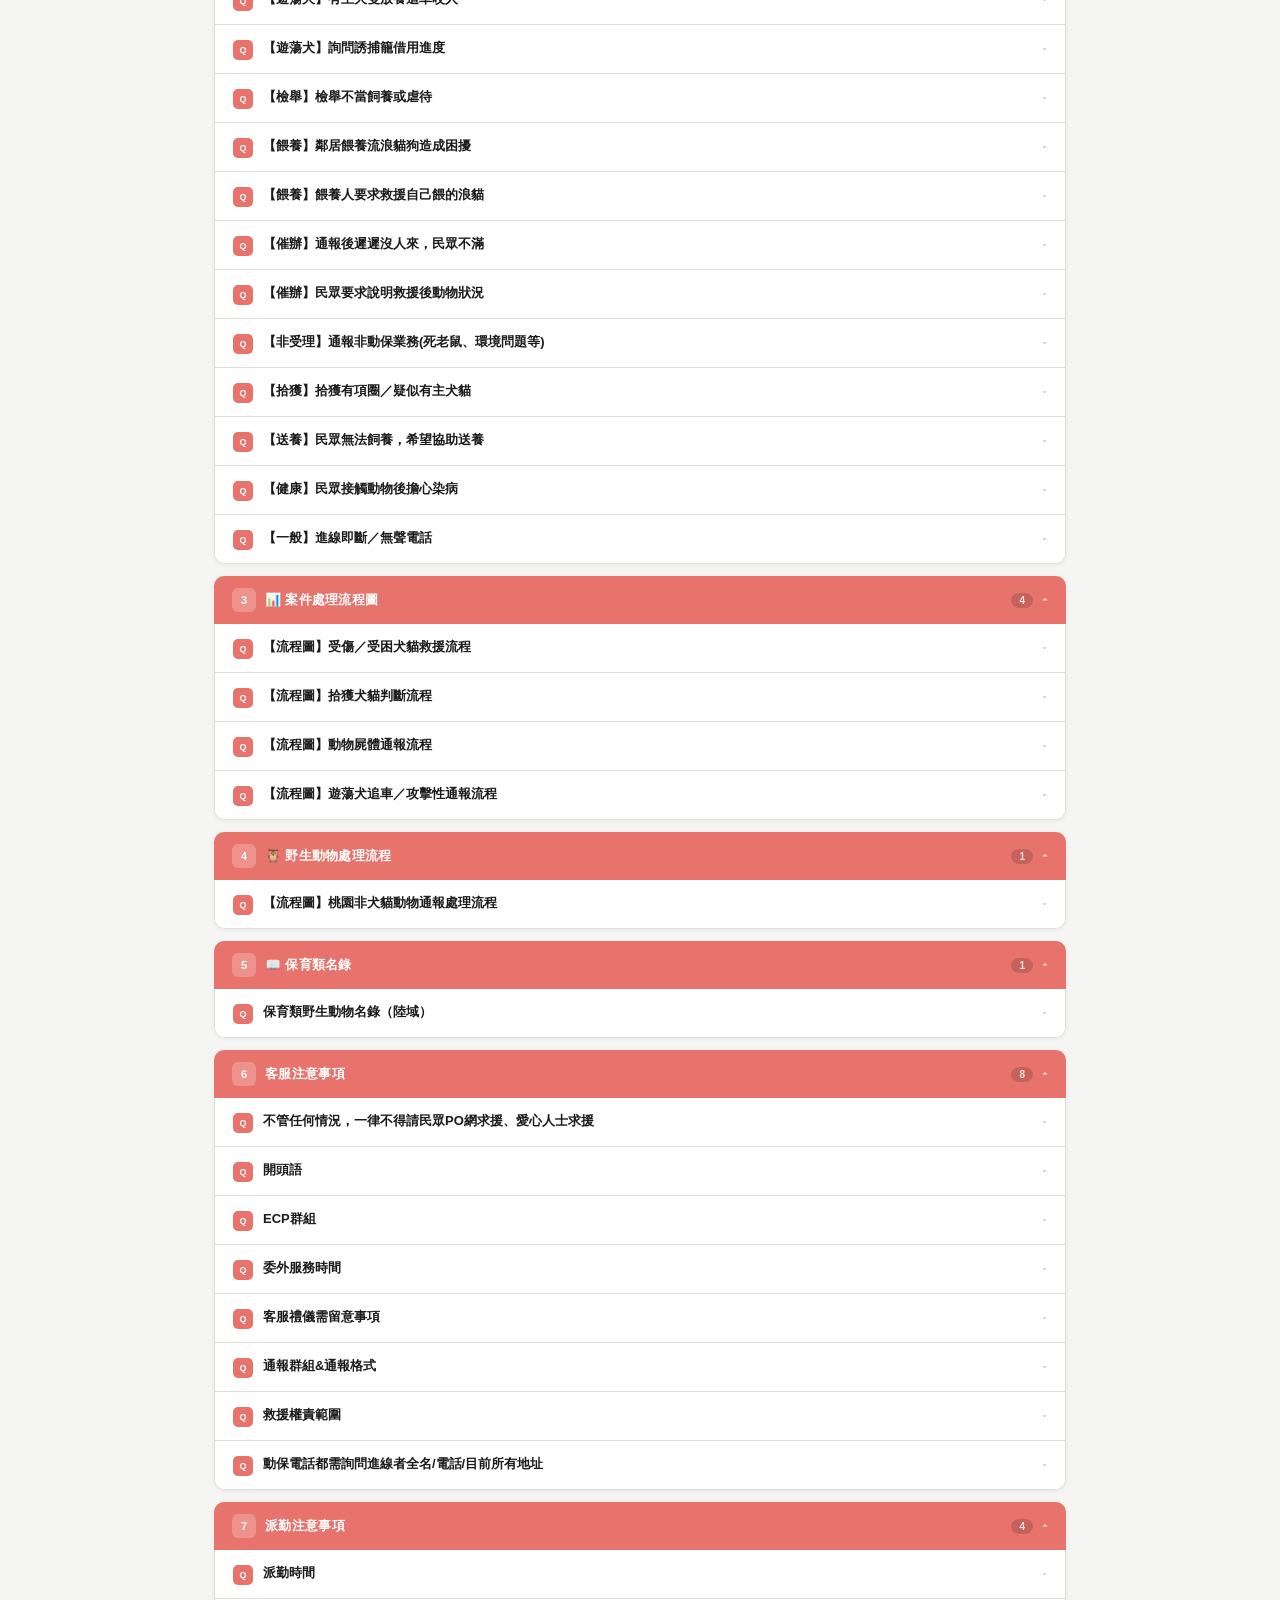
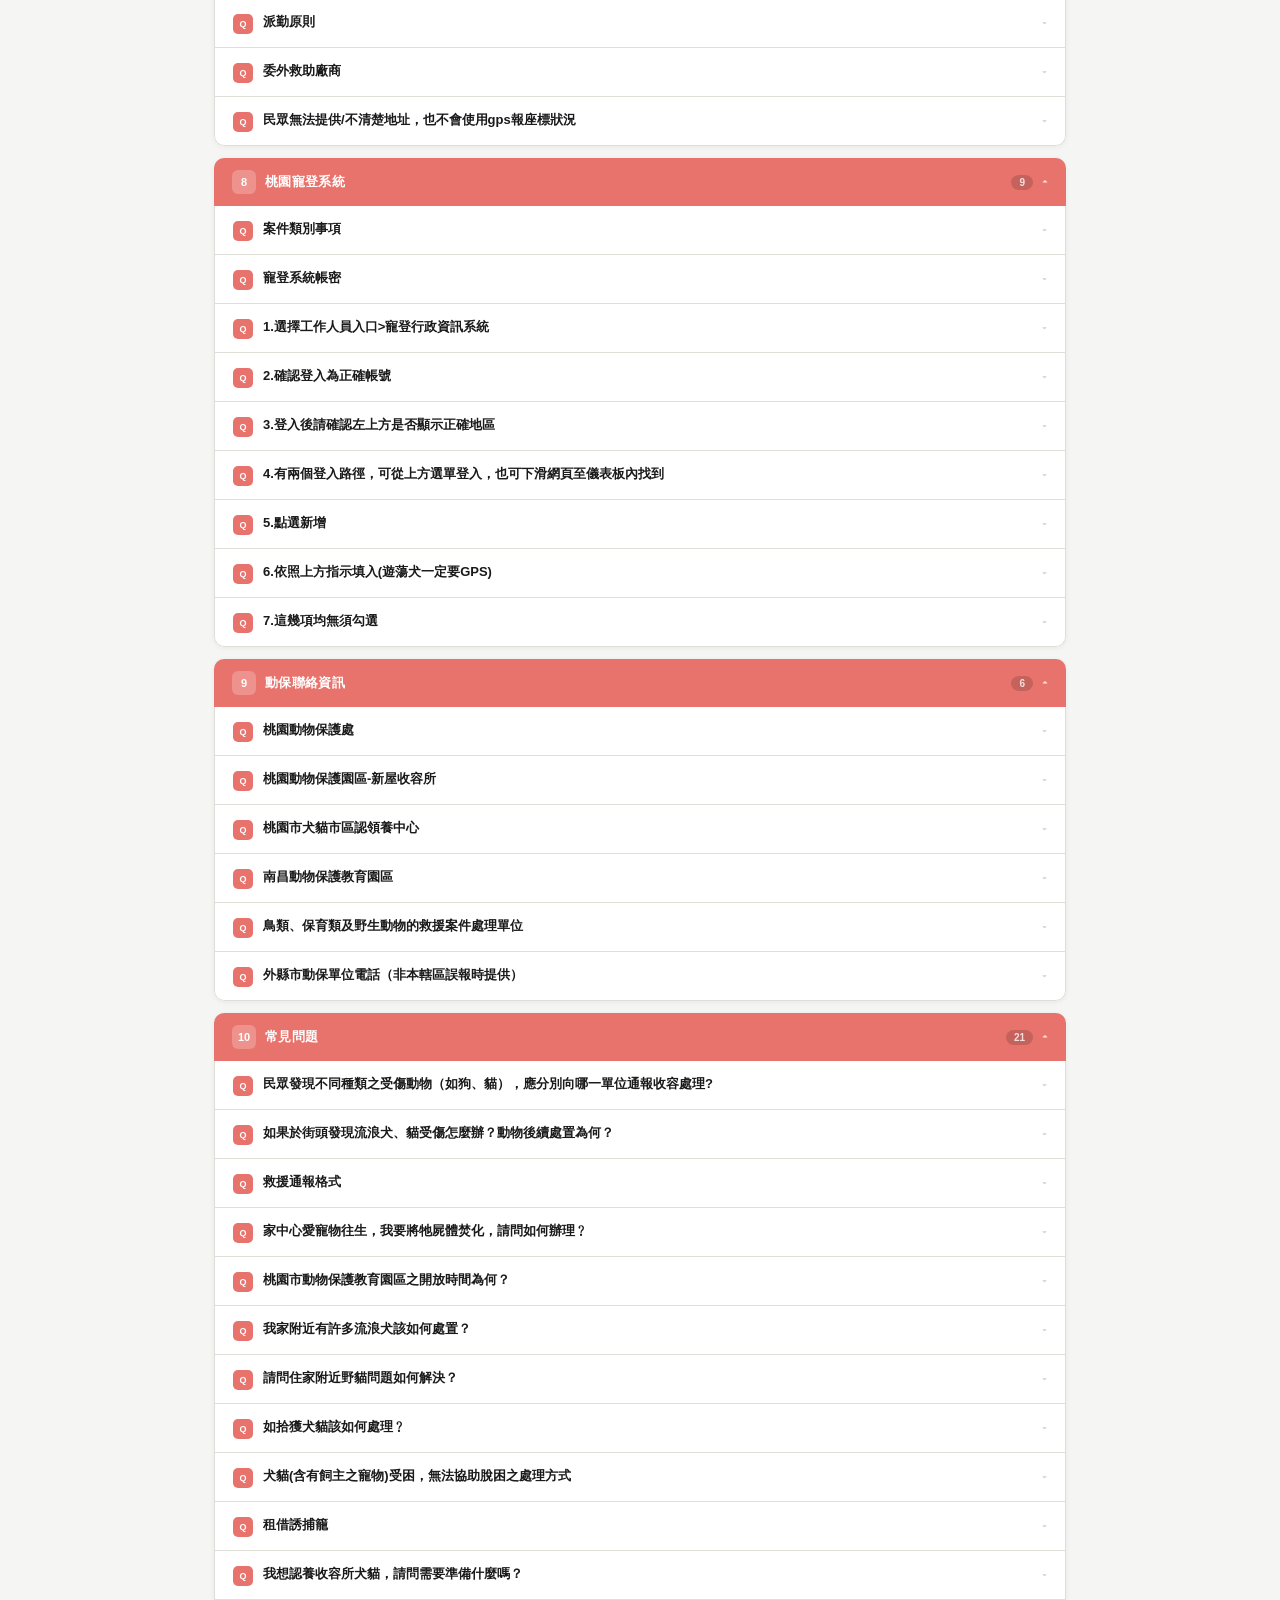
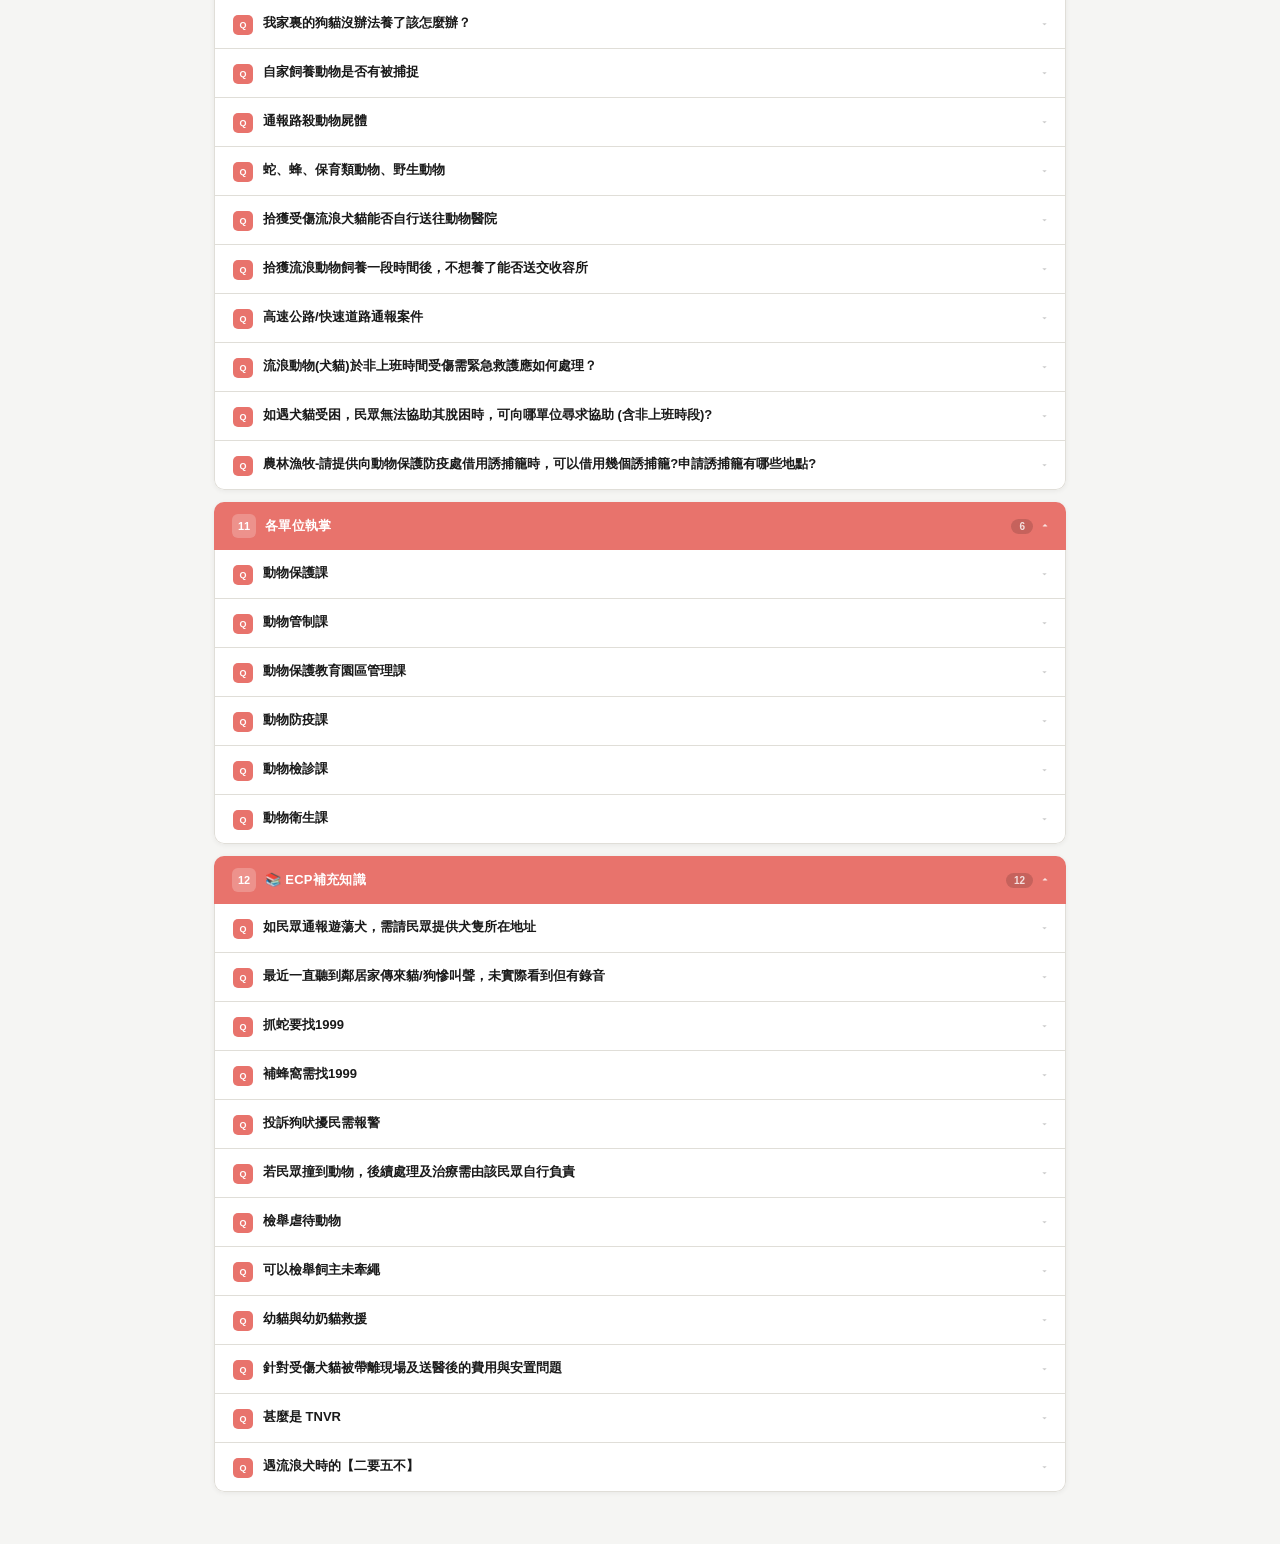
==== commit b402416e: "Add files via upload" ====
--- a/index.html
+++ b/index.html
@@ -373,7 +373,7 @@
 <!-- 主內容 -->
 <div id="mainArea" style="display:block">
   <div id="cityCard"></div>
-  <div id="quickBar"><span class="qbar-lbl">📌 常用</span><button class="qbar-btn qbar-anim" onclick="openAnim()">🐾 動物快查</button><button class="qbar-btn qbar-wild" onclick="openWild()">🦉 野生動物處理流程</button><button class="qbar-btn qbar-prot" onclick="openProtList()">📖 保育類名錄</button><button class="qbar-btn" onclick="mainFixed('addr')">說不出地址／報座標</button><button class="qbar-btn" onclick="mainFixed('body')">路殺屍體通報</button><button class="qbar-btn" onclick="mainFixed('kitten')">奶貓處理</button><button class="qbar-btn" onclick="mainFixed('bird')">幼鳥學飛</button></div>
+  <div id="quickBar"><span class="qbar-lbl">📌 常用</span><button class="qbar-btn qbar-anim" onclick="openAnim()">🐾 處理方式快查</button><button class="qbar-btn qbar-wild" onclick="openWild()">🦉 野生動物處理流程</button><button class="qbar-btn qbar-prot" onclick="openProtList()">📖 保育類名錄</button><button class="qbar-btn" onclick="mainFixed('addr')">說不出地址／報座標</button><button class="qbar-btn" onclick="mainFixed('body')">路殺屍體通報</button><button class="qbar-btn" onclick="mainFixed('kitten')">奶貓處理</button><button class="qbar-btn" onclick="mainFixed('bird')">幼鳥學飛</button></div>
   <!-- Chip 分類列 -->
   <div id="chipBar"></div>
   <div class="res-meta" id="resMeta"></div>
@@ -465,7 +465,7 @@
 <!-- QA 編輯 -->
 <div class="overlay" id="animOv">
   <div class="modal">
-    <h3>🐾 動物快查　<span id="animCity" style="color:var(--cc)"></span></h3>
+    <h3>🐾 處理方式快查　<span id="animCity" style="color:var(--cc)"></span></h3>
     <div class="an-step">① 輸入動物名稱</div>
     <input id="animInput" type="text" placeholder="例如：白鼻心、老鷹、鴿子、松鼠" oninput="animSuggest()" onkeydown="animKey(event)" autocomplete="off">
     <div class="an-chips" id="animSug"></div>
